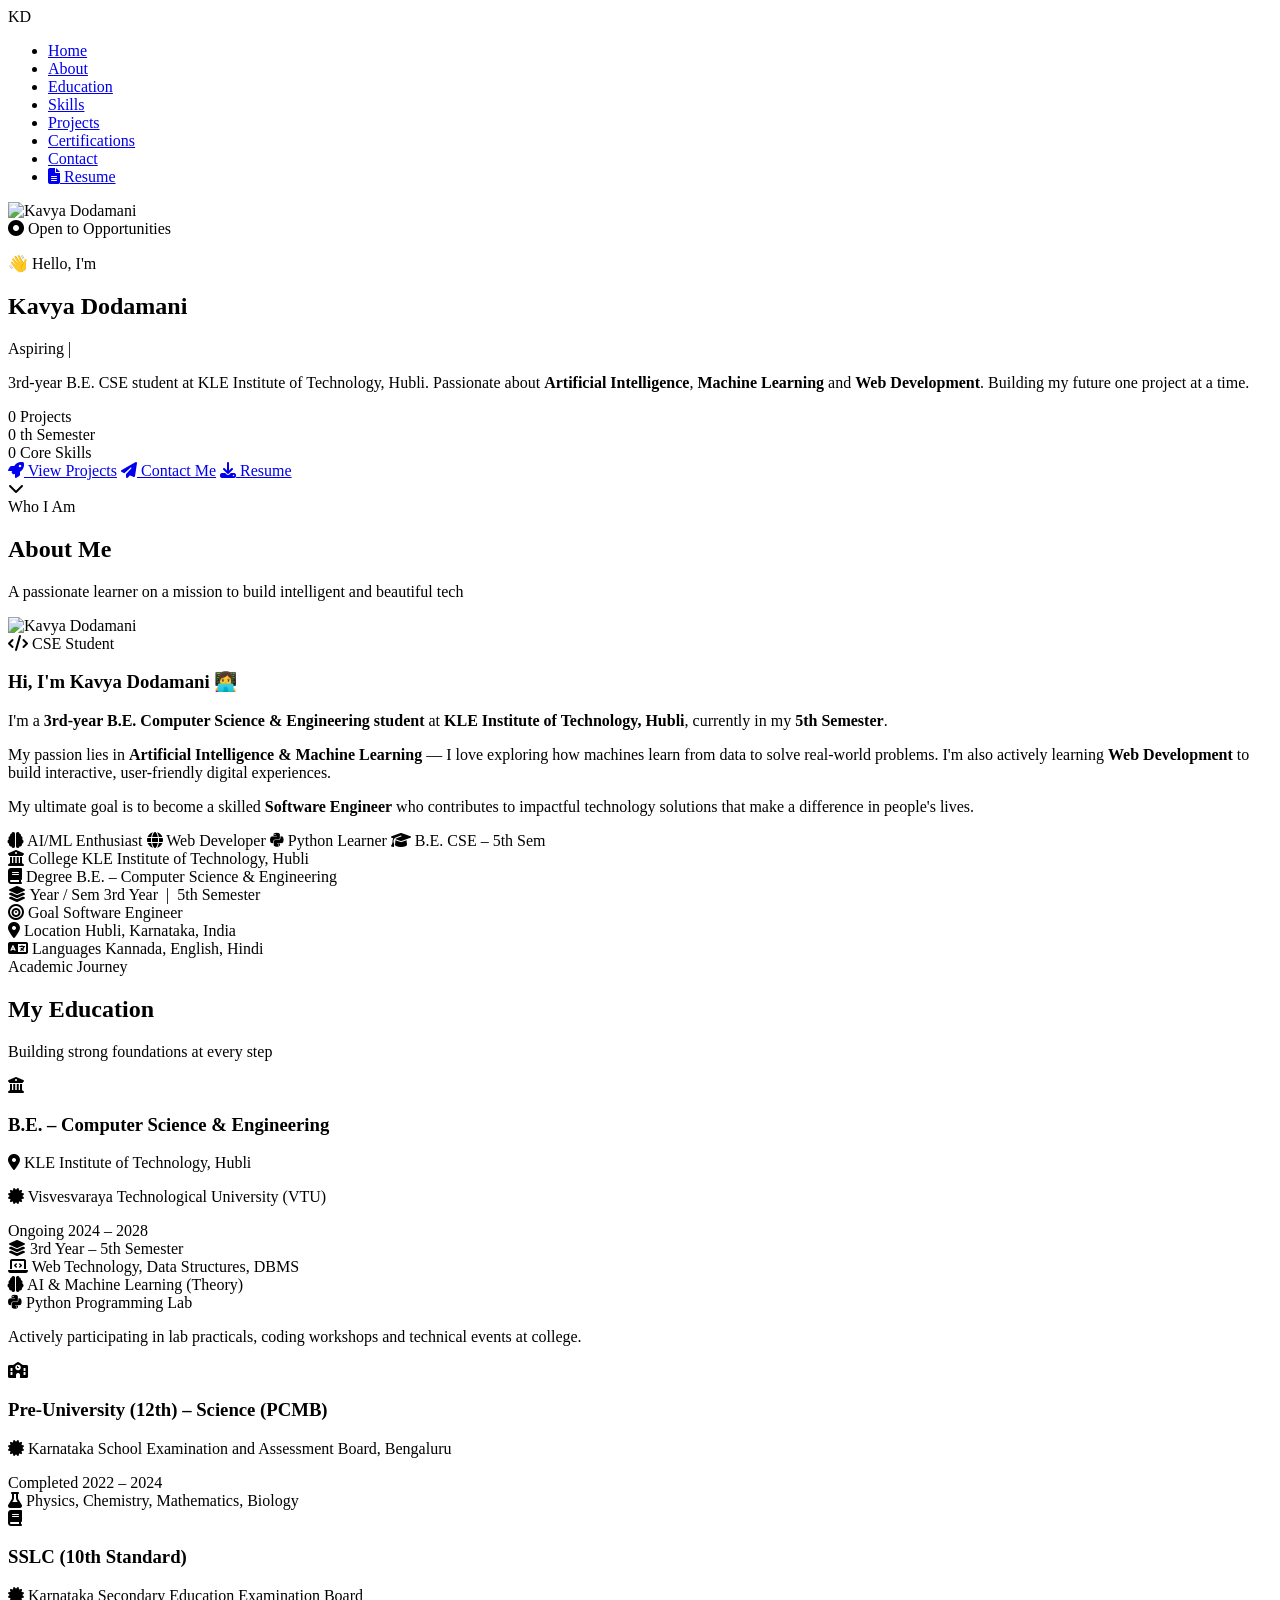
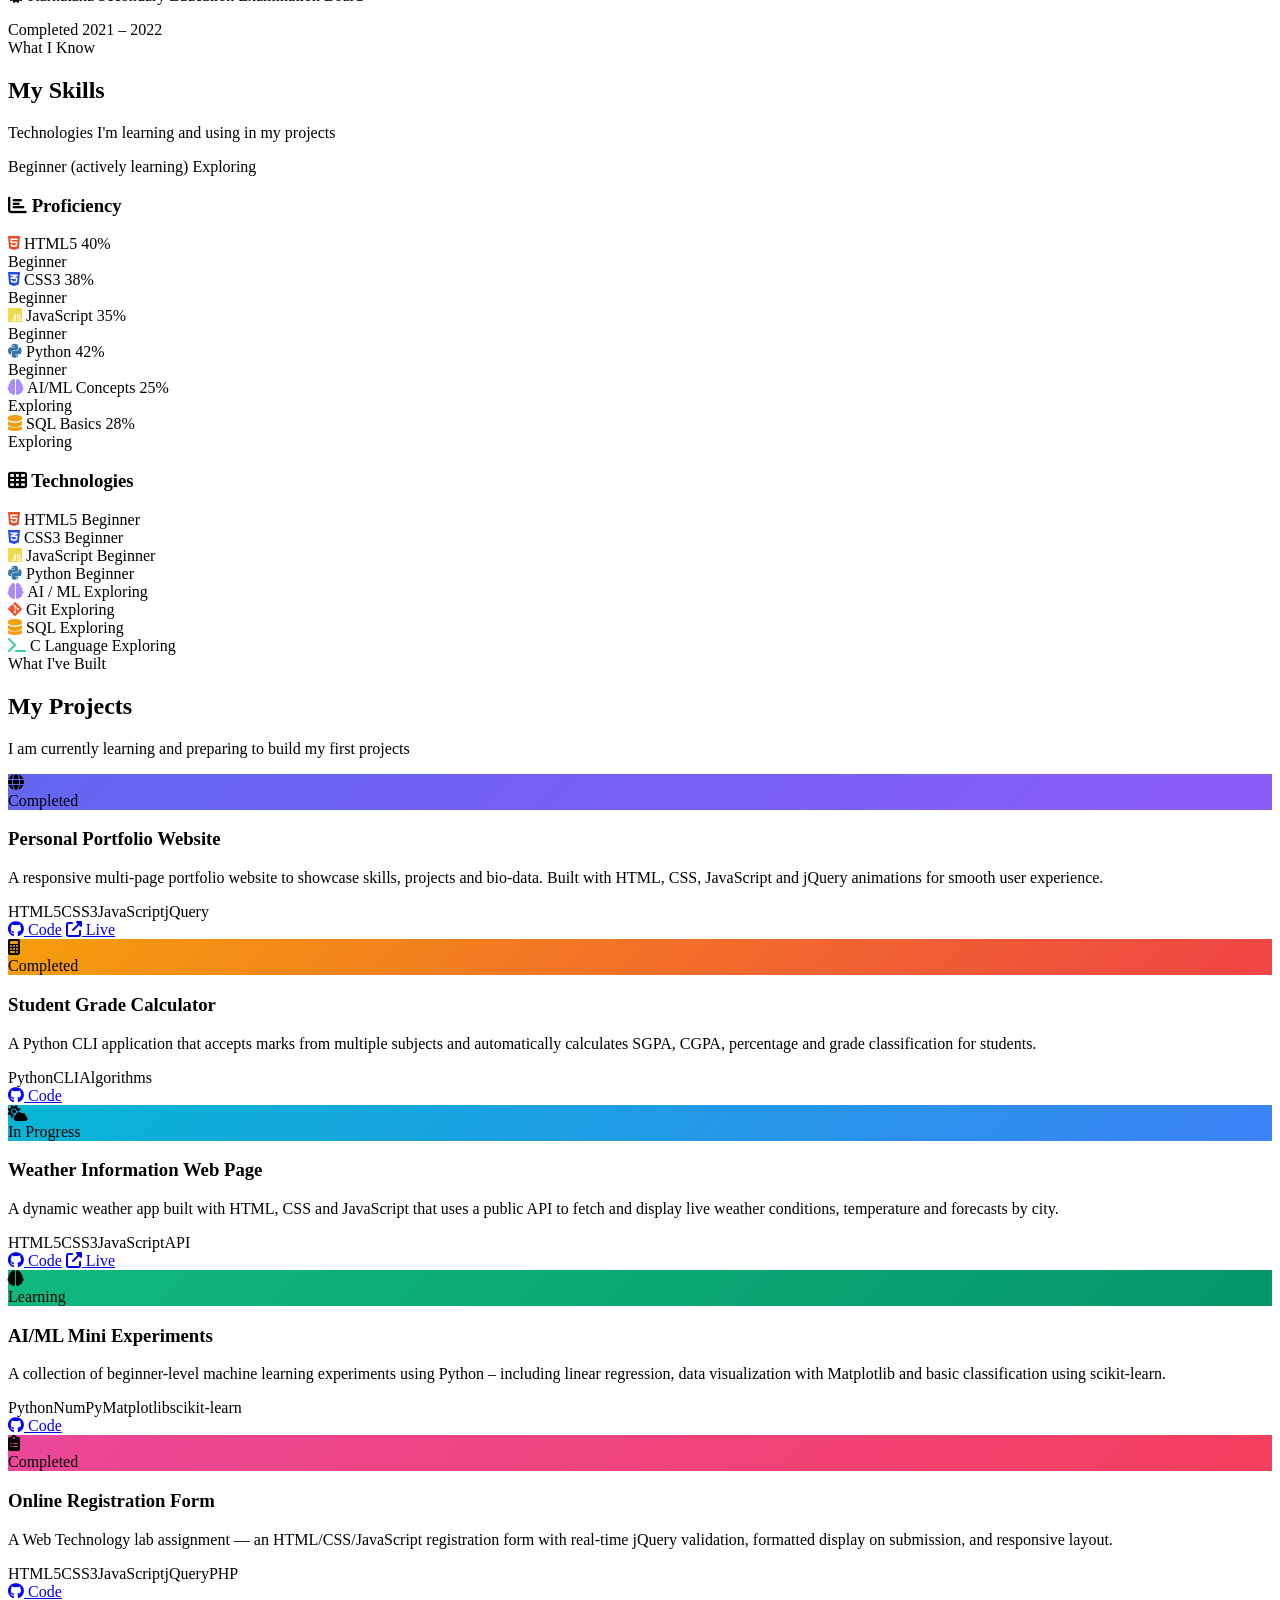
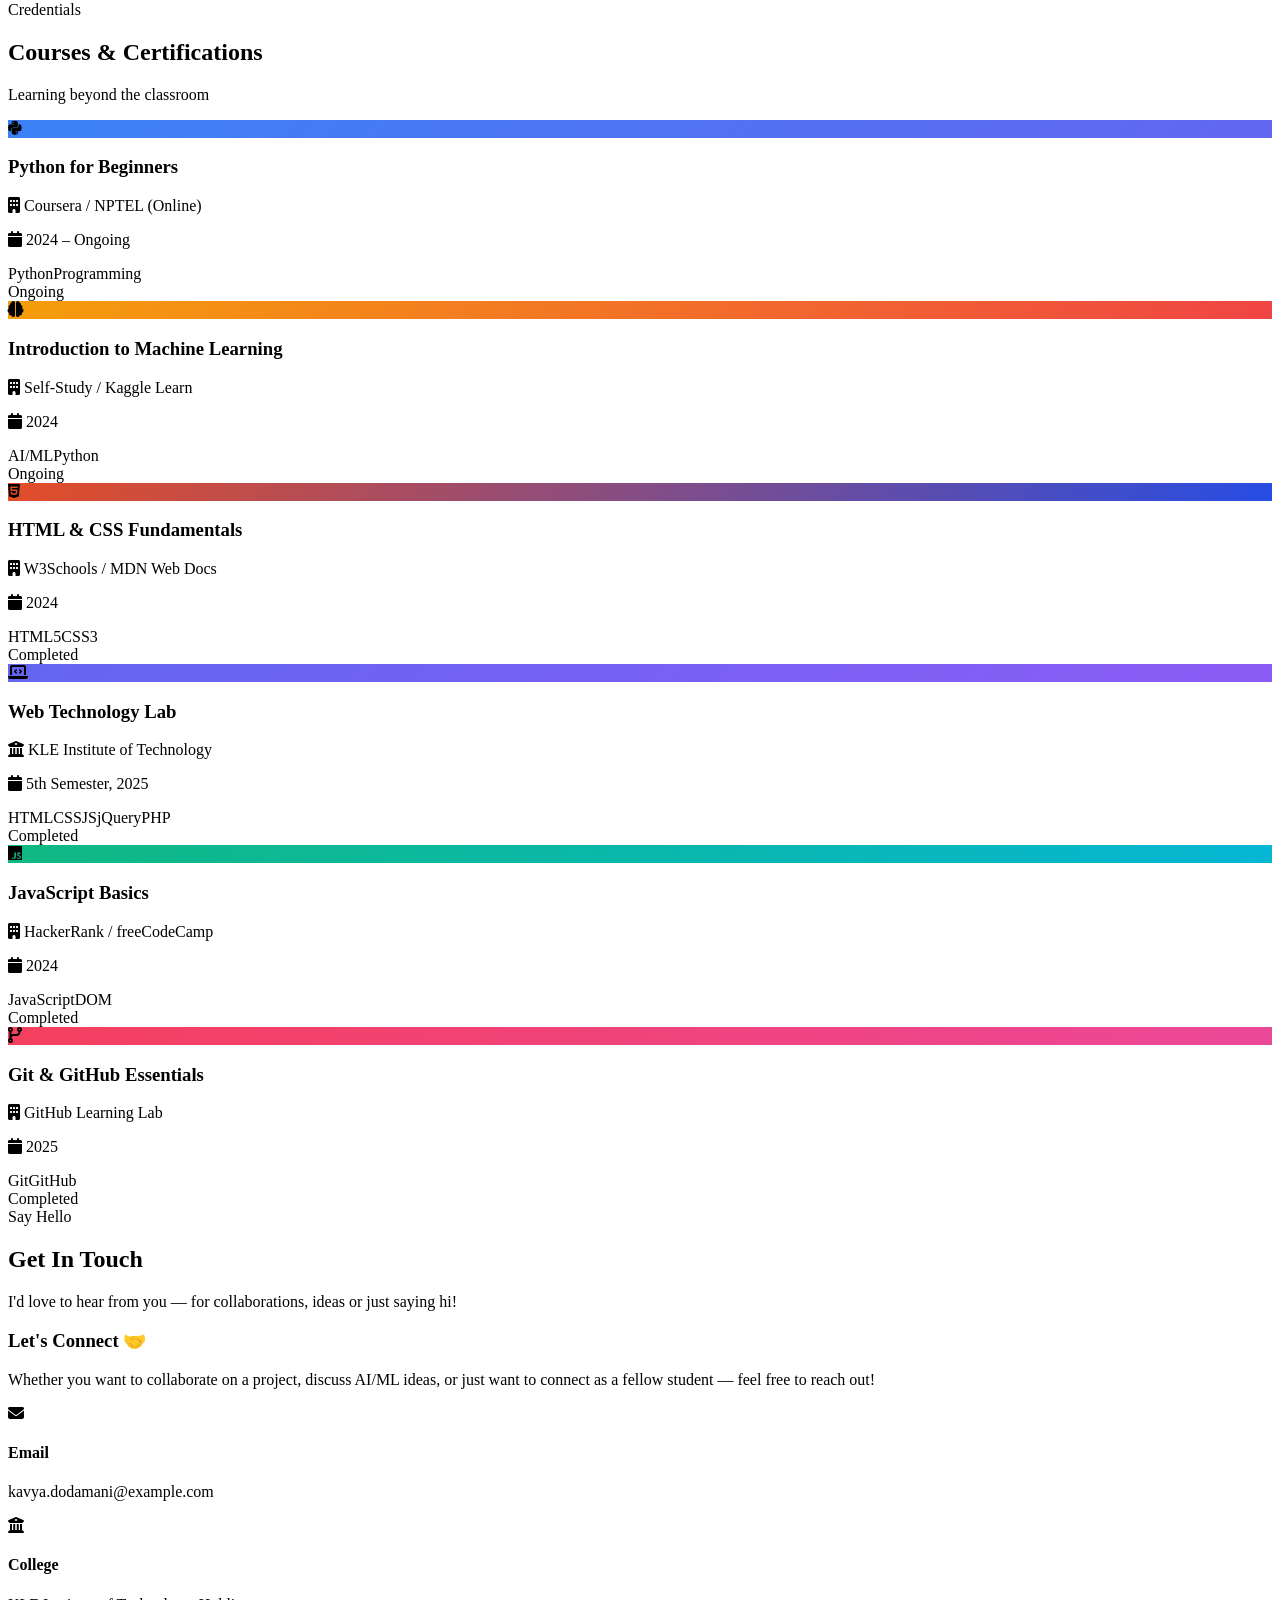
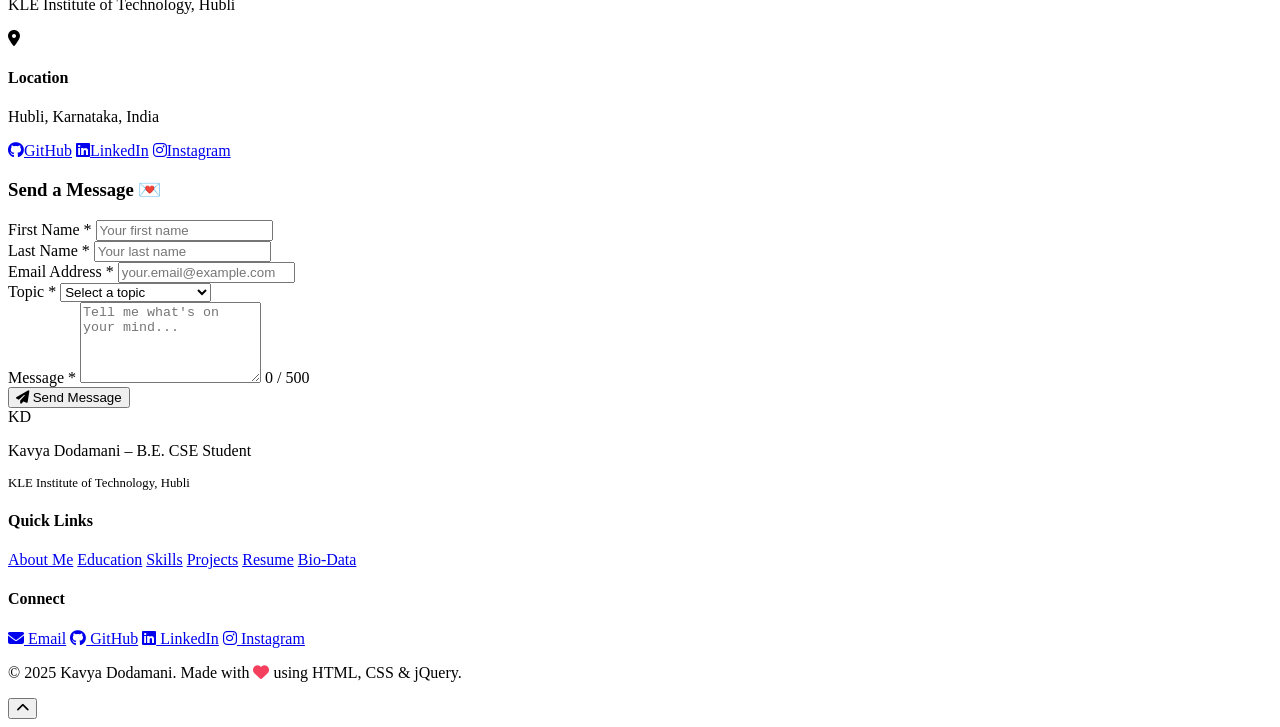
==== index.html @ a9c80772 "Add files via upload" ====
<!DOCTYPE html>
<html lang="en">
<head>
  <meta charset="UTF-8"/>
  <meta name="viewport" content="width=device-width, initial-scale=1.0"/>
  <meta name="description" content="Kavya Dodamani – B.E. CSE Student at KLE Institute of Technology, Hubli. Portfolio showcasing skills in Web Development and AI/ML."/>
  <title>Kavya Dodamani | Portfolio</title>
  <link rel="stylesheet" href="css/style.css"/>
  <link href="https://fonts.googleapis.com/css2?family=Inter:wght@300;400;500;600;700;800;900&family=Playfair+Display:wght@700;800&family=Fira+Code:wght@400;500&display=swap" rel="stylesheet"/>
  <link rel="stylesheet" href="https://cdnjs.cloudflare.com/ajax/libs/font-awesome/6.5.0/css/all.min.css"/>
</head>
<body class="page-home">

  <!-- ===================== NAVBAR ===================== -->
  <nav class="navbar" id="navbar">
    <div class="nav-logo">KD</div>
    <ul class="nav-links" id="navLinks">
      <li><a href="#home" class="nav-anchor active">Home</a></li>
      <li><a href="#about" class="nav-anchor">About</a></li>
      <li><a href="#education" class="nav-anchor">Education</a></li>
      <li><a href="#skills" class="nav-anchor">Skills</a></li>
      <li><a href="#projects" class="nav-anchor">Projects</a></li>
      <li><a href="#certifications" class="nav-anchor">Certifications</a></li>
      <li><a href="#contact" class="nav-anchor">Contact</a></li>
      <li><a href="resume.html" class="nav-ext"><i class="fas fa-file-alt"></i> Resume</a></li>
    </ul>
    <div class="hamburger" id="hamburger"><span></span><span></span><span></span></div>
  </nav>

  <!-- ===================== HERO / HOME ===================== -->
  <section class="hero" id="home">
    <div class="hero-bg-shapes">
      <div class="shape shape-1"></div>
      <div class="shape shape-2"></div>
      <div class="shape shape-3"></div>
      <div class="hero-grid"></div>
    </div>
    <div class="hero-content">
      <div class="hero-avatar-wrap">
        <div class="hero-avatar">
          <img src="img/kavya.jpg" alt="Kavya Dodamani" class="profile-photo"/>
        </div>
        <div class="hero-badge"><i class="fas fa-circle-dot pulse-dot"></i> Open to Opportunities</div>
      </div>
      <div class="hero-text">
        <p class="hero-greeting">👋 Hello, I'm</p>
        <h1 class="hero-name">Kavya <span class="accent">Dodamani</span></h1>
        <div class="hero-roles">
          <span class="role-prefix">Aspiring </span><span id="typed-text"></span><span class="cursor">|</span>
        </div>
        <p class="hero-desc">
          3rd-year B.E. CSE student at <span class="accent">KLE Institute of Technology, Hubli</span>. Passionate about <strong>Artificial Intelligence</strong>, <strong>Machine Learning</strong> and <strong>Web Development</strong>. Building my future one project at a time.
        </p>
        <div class="hero-stats">
          <div class="stat">
            <span class="stat-num" data-target="0">0</span>
            <span class="stat-label">Projects</span>
          </div>
          <div class="stat-divider"></div>
          <div class="stat">
            <span class="stat-num" data-target="5">0</span>
            <span class="stat-label">th Semester</span>
          </div>
          <div class="stat-divider"></div>
          <div class="stat">
            <span class="stat-num" data-target="4">0</span>
            <span class="stat-label">Core Skills</span>
          </div>
        </div>
        <div class="hero-cta">
          <a href="#projects" class="btn btn-primary nav-anchor"><i class="fas fa-rocket"></i> View Projects</a>
          <a href="#contact" class="btn btn-outline nav-anchor"><i class="fas fa-paper-plane"></i> Contact Me</a>
          <a href="resume.html" class="btn btn-ghost"><i class="fas fa-download"></i> Resume</a>
        </div>
      </div>
    </div>
    <div class="scroll-hint"><i class="fas fa-chevron-down"></i></div>
  </section>

  <!-- ===================== ABOUT ME ===================== -->
  <section class="about-section section" id="about">
    <div class="container">
      <div class="section-header">
        <span class="section-tag">Who I Am</span>
        <h2 class="section-title">About <span class="accent">Me</span></h2>
        <p class="section-sub">A passionate learner on a mission to build intelligent and beautiful tech</p>
      </div>
      <div class="about-layout">
        <div class="about-left fade-in">
          <div class="about-img-wrap">
            <img src="img/avatar.svg" alt="Kavya Dodamani"/>
            <div class="about-img-badge">
              <i class="fas fa-code"></i>
              <span>CSE Student</span>
            </div>
          </div>
        </div>
        <div class="about-right fade-in">
          <h3 class="about-heading">Hi, I'm Kavya Dodamani 👩‍💻</h3>
          <p class="about-para">I'm a <strong>3rd-year B.E. Computer Science & Engineering student</strong> at <strong>KLE Institute of Technology, Hubli</strong>, currently in my <strong>5th Semester</strong>.</p>
          <p class="about-para">My passion lies in <strong>Artificial Intelligence & Machine Learning</strong> — I love exploring how machines learn from data to solve real-world problems. I'm also actively learning <strong>Web Development</strong> to build interactive, user-friendly digital experiences.</p>
          <p class="about-para">My ultimate goal is to become a skilled <strong>Software Engineer</strong> who contributes to impactful technology solutions that make a difference in people's lives.</p>

          <div class="about-tags">
            <span><i class="fas fa-brain"></i> AI/ML Enthusiast</span>
            <span><i class="fas fa-globe"></i> Web Developer</span>
            <span><i class="fab fa-python"></i> Python Learner</span>
            <span><i class="fas fa-graduation-cap"></i> B.E. CSE – 5th Sem</span>
          </div>

          <div class="about-info-grid">
            <div class="about-info-item">
              <span class="info-label"><i class="fas fa-university"></i> College</span>
              <span class="info-val">KLE Institute of Technology, Hubli</span>
            </div>
            <div class="about-info-item">
              <span class="info-label"><i class="fas fa-book"></i> Degree</span>
              <span class="info-val">B.E. – Computer Science & Engineering</span>
            </div>
            <div class="about-info-item">
              <span class="info-label"><i class="fas fa-layer-group"></i> Year / Sem</span>
              <span class="info-val">3rd Year &nbsp;|&nbsp; 5th Semester</span>
            </div>
            <div class="about-info-item">
              <span class="info-label"><i class="fas fa-bullseye"></i> Goal</span>
              <span class="info-val">Software Engineer</span>
            </div>
            <div class="about-info-item">
              <span class="info-label"><i class="fas fa-map-marker-alt"></i> Location</span>
              <span class="info-val">Hubli, Karnataka, India</span>
            </div>
            <div class="about-info-item">
              <span class="info-label"><i class="fas fa-language"></i> Languages</span>
              <span class="info-val">Kannada, English, Hindi</span>
            </div>
          </div>
        </div>
      </div>
    </div>
  </section>

  <!-- ===================== EDUCATION ===================== -->
  <section class="education-section section" id="education">
    <div class="container">
      <div class="section-header">
        <span class="section-tag">Academic Journey</span>
        <h2 class="section-title">My <span class="accent">Education</span></h2>
        <p class="section-sub">Building strong foundations at every step</p>
      </div>
      <div class="edu-timeline">

        <div class="edu-card fade-in current">
          <div class="edu-card-icon"><i class="fas fa-university"></i></div>
          <div class="edu-card-body">
            <div class="edu-card-header">
              <div>
                <h3>B.E. – Computer Science & Engineering</h3>
                <p class="edu-college"><i class="fas fa-map-marker-alt"></i> KLE Institute of Technology, Hubli</p>
                <p class="edu-board"><i class="fas fa-certificate"></i> Visvesvaraya Technological University (VTU)</p>
              </div>
              <div class="edu-meta">
                <span class="edu-badge current-badge">Ongoing</span>
                <span class="edu-year">2024 – 2028</span>
              </div>
            </div>
            <div class="edu-details">
              <div class="edu-detail-chip"><i class="fas fa-layer-group"></i> 3rd Year – 5th Semester</div>
              <div class="edu-detail-chip"><i class="fas fa-laptop-code"></i> Web Technology, Data Structures, DBMS</div>
              <div class="edu-detail-chip"><i class="fas fa-brain"></i> AI & Machine Learning (Theory)</div>
              <div class="edu-detail-chip"><i class="fab fa-python"></i> Python Programming Lab</div>
            </div>
            <p class="edu-note">Actively participating in lab practicals, coding workshops and technical events at college.</p>
          </div>
        </div>

        <div class="edu-card fade-in">
          <div class="edu-card-icon"><i class="fas fa-school"></i></div>
          <div class="edu-card-body">
            <div class="edu-card-header">
              <div>
                <h3>Pre-University (12th) – Science (PCMB)</h3>
                <p class="edu-board"><i class="fas fa-certificate"></i> Karnataka School Examination and Assessment Board, Bengaluru</p>
              </div>
              <div class="edu-meta">
                <span class="edu-badge done-badge">Completed</span>
                <span class="edu-year">2022 – 2024</span>
              </div>
            </div>
            <div class="edu-details">
              <div class="edu-detail-chip"><i class="fas fa-flask"></i> Physics, Chemistry, Mathematics, Biology</div>
            </div>
          </div>
        </div>

        <div class="edu-card fade-in">
          <div class="edu-card-icon"><i class="fas fa-book"></i></div>
          <div class="edu-card-body">
            <div class="edu-card-header">
              <div>
                <h3>SSLC (10th Standard)</h3>
                <p class="edu-board"><i class="fas fa-certificate"></i> Karnataka Secondary Education Examination Board</p>
              </div>
              <div class="edu-meta">
                <span class="edu-badge done-badge">Completed</span>
                <span class="edu-year">2021 – 2022</span>
              </div>
            </div>
          </div>
        </div>

      </div>
    </div>
  </section>

  <!-- ===================== SKILLS ===================== -->
  <section class="skills-section section" id="skills">
    <div class="container">
      <div class="section-header">
        <span class="section-tag">What I Know</span>
        <h2 class="section-title">My <span class="accent">Skills</span></h2>
        <p class="section-sub">Technologies I'm learning and using in my projects</p>
      </div>

      <!-- Skill Level Legend -->
      <div class="skill-legend">
        <span class="legend-item"><span class="dot beginner"></span> Beginner (actively learning)</span>
        <span class="legend-item"><span class="dot learning"></span> Exploring</span>
      </div>

      <div class="skills-two-col">
        <!-- Skill bars (left) -->
        <div class="skill-bars-wrap fade-in">
          <h3 class="skills-sub-title"><i class="fas fa-chart-bar"></i> Proficiency</h3>
          <div class="skill-bars">
            <div class="skill-bar-item">
              <div class="skill-bar-label">
                <span><i class="fab fa-html5" style="color:#e44d26"></i> HTML5</span>
                <span class="skill-percent">40%</span>
              </div>
              <div class="skill-bar-track"><div class="skill-bar-fill" data-width="40" style="--bar-color:#e44d26"></div></div>
              <span class="skill-tag-mini beginner">Beginner</span>
            </div>
            <div class="skill-bar-item">
              <div class="skill-bar-label">
                <span><i class="fab fa-css3-alt" style="color:#264de4"></i> CSS3</span>
                <span class="skill-percent">38%</span>
              </div>
              <div class="skill-bar-track"><div class="skill-bar-fill" data-width="38" style="--bar-color:#264de4"></div></div>
              <span class="skill-tag-mini beginner">Beginner</span>
            </div>
            <div class="skill-bar-item">
              <div class="skill-bar-label">
                <span><i class="fab fa-js" style="color:#f0db4f"></i> JavaScript</span>
                <span class="skill-percent">35%</span>
              </div>
              <div class="skill-bar-track"><div class="skill-bar-fill" data-width="35" style="--bar-color:#f0db4f"></div></div>
              <span class="skill-tag-mini beginner">Beginner</span>
            </div>
            <div class="skill-bar-item">
              <div class="skill-bar-label">
                <span><i class="fab fa-python" style="color:#3776ab"></i> Python</span>
                <span class="skill-percent">42%</span>
              </div>
              <div class="skill-bar-track"><div class="skill-bar-fill" data-width="42" style="--bar-color:#3776ab"></div></div>
              <span class="skill-tag-mini beginner">Beginner</span>
            </div>
            <div class="skill-bar-item">
              <div class="skill-bar-label">
                <span><i class="fas fa-brain" style="color:#a78bfa"></i> AI/ML Concepts</span>
                <span class="skill-percent">25%</span>
              </div>
              <div class="skill-bar-track"><div class="skill-bar-fill" data-width="25" style="--bar-color:#a78bfa"></div></div>
              <span class="skill-tag-mini learning">Exploring</span>
            </div>
            <div class="skill-bar-item">
              <div class="skill-bar-label">
                <span><i class="fas fa-database" style="color:#f59e0b"></i> SQL Basics</span>
                <span class="skill-percent">28%</span>
              </div>
              <div class="skill-bar-track"><div class="skill-bar-fill" data-width="28" style="--bar-color:#f59e0b"></div></div>
              <span class="skill-tag-mini learning">Exploring</span>
            </div>
          </div>
        </div>

        <!-- Skill cards (right) -->
        <div class="skill-cards-wrap fade-in">
          <h3 class="skills-sub-title"><i class="fas fa-th"></i> Technologies</h3>
          <div class="skills-grid">
            <div class="skill-card" data-delay="0">
              <i class="fab fa-html5 skill-icon" style="color:#e44d26"></i>
              <span class="skill-name">HTML5</span>
              <span class="skill-level-badge beginner">Beginner</span>
            </div>
            <div class="skill-card" data-delay="100">
              <i class="fab fa-css3-alt skill-icon" style="color:#264de4"></i>
              <span class="skill-name">CSS3</span>
              <span class="skill-level-badge beginner">Beginner</span>
            </div>
            <div class="skill-card" data-delay="200">
              <i class="fab fa-js skill-icon" style="color:#f0db4f"></i>
              <span class="skill-name">JavaScript</span>
              <span class="skill-level-badge beginner">Beginner</span>
            </div>
            <div class="skill-card" data-delay="300">
              <i class="fab fa-python skill-icon" style="color:#3776ab"></i>
              <span class="skill-name">Python</span>
              <span class="skill-level-badge beginner">Beginner</span>
            </div>
            <div class="skill-card" data-delay="400">
              <i class="fas fa-brain skill-icon" style="color:#a78bfa"></i>
              <span class="skill-name">AI / ML</span>
              <span class="skill-level-badge learning">Exploring</span>
            </div>
            <div class="skill-card" data-delay="500">
              <i class="fab fa-git-alt skill-icon" style="color:#f34f29"></i>
              <span class="skill-name">Git</span>
              <span class="skill-level-badge learning">Exploring</span>
            </div>
            <div class="skill-card" data-delay="600">
              <i class="fas fa-database skill-icon" style="color:#f59e0b"></i>
              <span class="skill-name">SQL</span>
              <span class="skill-level-badge learning">Exploring</span>
            </div>
            <div class="skill-card" data-delay="700">
              <i class="fas fa-terminal skill-icon" style="color:#34d399"></i>
              <span class="skill-name">C Language</span>
              <span class="skill-level-badge learning">Exploring</span>
            </div>
          </div>
        </div>
      </div>
    </div>
  </section>

  <!-- ===================== PROJECTS ===================== -->
  <section class="projects-section section" id="projects">
    <div class="container">
      <div class="section-header">
        <span class="section-tag">What I've Built</span>
        <h2 class="section-title">My <span class="accent">Projects</span></h2>
        <p class="section-sub">I am currently learning and preparing to build my first projects</p>
      </div>
      <div class="projects-grid">

        <div class="project-card fade-in">
          <div class="project-img" style="background:linear-gradient(135deg,#6366f1,#8b5cf6)">
            <i class="fas fa-globe project-icon"></i>
            <div class="project-overlay">
              <span class="proj-status live">Completed</span>
            </div>
          </div>
          <div class="project-info">
            <h3>Personal Portfolio Website</h3>
            <p>A responsive multi-page portfolio website to showcase skills, projects and bio-data. Built with HTML, CSS, JavaScript and jQuery animations for smooth user experience.</p>
            <div class="project-tags">
              <span>HTML5</span><span>CSS3</span><span>JavaScript</span><span>jQuery</span>
            </div>
            <div class="project-links">
              <a href="#" class="proj-link"><i class="fab fa-github"></i> Code</a>
              <a href="#" class="proj-link accent-link"><i class="fas fa-external-link-alt"></i> Live</a>
            </div>
          </div>
        </div>

        <div class="project-card fade-in">
          <div class="project-img" style="background:linear-gradient(135deg,#f59e0b,#ef4444)">
            <i class="fas fa-calculator project-icon"></i>
            <div class="project-overlay">
              <span class="proj-status live">Completed</span>
            </div>
          </div>
          <div class="project-info">
            <h3>Student Grade Calculator</h3>
            <p>A Python CLI application that accepts marks from multiple subjects and automatically calculates SGPA, CGPA, percentage and grade classification for students.</p>
            <div class="project-tags">
              <span>Python</span><span>CLI</span><span>Algorithms</span>
            </div>
            <div class="project-links">
              <a href="#" class="proj-link"><i class="fab fa-github"></i> Code</a>
            </div>
          </div>
        </div>

        <div class="project-card fade-in">
          <div class="project-img" style="background:linear-gradient(135deg,#06b6d4,#3b82f6)">
            <i class="fas fa-cloud-sun project-icon"></i>
            <div class="project-overlay">
              <span class="proj-status wip">In Progress</span>
            </div>
          </div>
          <div class="project-info">
            <h3>Weather Information Web Page</h3>
            <p>A dynamic weather app built with HTML, CSS and JavaScript that uses a public API to fetch and display live weather conditions, temperature and forecasts by city.</p>
            <div class="project-tags">
              <span>HTML5</span><span>CSS3</span><span>JavaScript</span><span>API</span>
            </div>
            <div class="project-links">
              <a href="#" class="proj-link"><i class="fab fa-github"></i> Code</a>
              <a href="#" class="proj-link accent-link"><i class="fas fa-external-link-alt"></i> Live</a>
            </div>
          </div>
        </div>

        <div class="project-card fade-in">
          <div class="project-img" style="background:linear-gradient(135deg,#10b981,#059669)">
            <i class="fas fa-brain project-icon"></i>
            <div class="project-overlay">
              <span class="proj-status wip">Learning</span>
            </div>
          </div>
          <div class="project-info">
            <h3>AI/ML Mini Experiments</h3>
            <p>A collection of beginner-level machine learning experiments using Python – including linear regression, data visualization with Matplotlib and basic classification using scikit-learn.</p>
            <div class="project-tags">
              <span>Python</span><span>NumPy</span><span>Matplotlib</span><span>scikit-learn</span>
            </div>
            <div class="project-links">
              <a href="#" class="proj-link"><i class="fab fa-github"></i> Code</a>
            </div>
          </div>
        </div>

        <div class="project-card fade-in">
          <div class="project-img" style="background:linear-gradient(135deg,#ec4899,#f43f5e)">
            <i class="fas fa-clipboard-list project-icon"></i>
            <div class="project-overlay">
              <span class="proj-status live">Completed</span>
            </div>
          </div>
          <div class="project-info">
            <h3>Online Registration Form</h3>
            <p>A Web Technology lab assignment — an HTML/CSS/JavaScript registration form with real-time jQuery validation, formatted display on submission, and responsive layout.</p>
            <div class="project-tags">
              <span>HTML5</span><span>CSS3</span><span>JavaScript</span><span>jQuery</span><span>PHP</span>
            </div>
            <div class="project-links">
              <a href="#" class="proj-link"><i class="fab fa-github"></i> Code</a>
            </div>
          </div>
        </div>

      </div>
    </div>
  </section>

  <!-- ===================== CERTIFICATIONS ===================== -->
  <section class="certs-section section" id="certifications">
    <div class="container">
      <div class="section-header">
        <span class="section-tag">Credentials</span>
        <h2 class="section-title">Courses &amp; <span class="accent">Certifications</span></h2>
        <p class="section-sub">Learning beyond the classroom</p>
      </div>
      <div class="certs-grid">

        <div class="cert-card-new fade-in">
          <div class="cert-icon-wrap" style="background:linear-gradient(135deg,#3b82f6,#6366f1)">
            <i class="fab fa-python"></i>
          </div>
          <div class="cert-info">
            <h3>Python for Beginners</h3>
            <p class="cert-issuer"><i class="fas fa-building"></i> Coursera / NPTEL (Online)</p>
            <p class="cert-date"><i class="fas fa-calendar"></i> 2024 – Ongoing</p>
            <div class="cert-tags"><span>Python</span><span>Programming</span></div>
          </div>
          <div class="cert-status ongoing">Ongoing</div>
        </div>

        <div class="cert-card-new fade-in">
          <div class="cert-icon-wrap" style="background:linear-gradient(135deg,#f59e0b,#ef4444)">
            <i class="fas fa-brain"></i>
          </div>
          <div class="cert-info">
            <h3>Introduction to Machine Learning</h3>
            <p class="cert-issuer"><i class="fas fa-building"></i> Self-Study / Kaggle Learn</p>
            <p class="cert-date"><i class="fas fa-calendar"></i> 2024</p>
            <div class="cert-tags"><span>AI/ML</span><span>Python</span></div>
          </div>
          <div class="cert-status ongoing">Ongoing</div>
        </div>

        <div class="cert-card-new fade-in">
          <div class="cert-icon-wrap" style="background:linear-gradient(135deg,#e44d26,#264de4)">
            <i class="fab fa-html5"></i>
          </div>
          <div class="cert-info">
            <h3>HTML &amp; CSS Fundamentals</h3>
            <p class="cert-issuer"><i class="fas fa-building"></i> W3Schools / MDN Web Docs</p>
            <p class="cert-date"><i class="fas fa-calendar"></i> 2024</p>
            <div class="cert-tags"><span>HTML5</span><span>CSS3</span></div>
          </div>
          <div class="cert-status done">Completed</div>
        </div>

        <div class="cert-card-new fade-in">
          <div class="cert-icon-wrap" style="background:linear-gradient(135deg,#6366f1,#8b5cf6)">
            <i class="fas fa-laptop-code"></i>
          </div>
          <div class="cert-info">
            <h3>Web Technology Lab</h3>
            <p class="cert-issuer"><i class="fas fa-university"></i> KLE Institute of Technology</p>
            <p class="cert-date"><i class="fas fa-calendar"></i> 5th Semester, 2025</p>
            <div class="cert-tags"><span>HTML</span><span>CSS</span><span>JS</span><span>jQuery</span><span>PHP</span></div>
          </div>
          <div class="cert-status done">Completed</div>
        </div>

        <div class="cert-card-new fade-in">
          <div class="cert-icon-wrap" style="background:linear-gradient(135deg,#10b981,#06b6d4)">
            <i class="fab fa-js"></i>
          </div>
          <div class="cert-info">
            <h3>JavaScript Basics</h3>
            <p class="cert-issuer"><i class="fas fa-building"></i> HackerRank / freeCodeCamp</p>
            <p class="cert-date"><i class="fas fa-calendar"></i> 2024</p>
            <div class="cert-tags"><span>JavaScript</span><span>DOM</span></div>
          </div>
          <div class="cert-status done">Completed</div>
        </div>

        <div class="cert-card-new fade-in">
          <div class="cert-icon-wrap" style="background:linear-gradient(135deg,#f43f5e,#ec4899)">
            <i class="fas fa-code-branch"></i>
          </div>
          <div class="cert-info">
            <h3>Git &amp; GitHub Essentials</h3>
            <p class="cert-issuer"><i class="fas fa-building"></i> GitHub Learning Lab</p>
            <p class="cert-date"><i class="fas fa-calendar"></i> 2025</p>
            <div class="cert-tags"><span>Git</span><span>GitHub</span></div>
          </div>
          <div class="cert-status done">Completed</div>
        </div>

      </div>
    </div>
  </section>

  <!-- ===================== CONTACT ===================== -->
  <section class="contact-section section" id="contact">
    <div class="container">
      <div class="section-header">
        <span class="section-tag">Say Hello</span>
        <h2 class="section-title">Get In <span class="accent">Touch</span></h2>
        <p class="section-sub">I'd love to hear from you — for collaborations, ideas or just saying hi!</p>
      </div>
      <div class="contact-layout">

        <!-- Contact Info -->
        <div class="contact-info-col fade-in">
          <div class="contact-intro-card">
            <h3>Let's <span class="accent">Connect</span> 🤝</h3>
            <p>Whether you want to collaborate on a project, discuss AI/ML ideas, or just want to connect as a fellow student — feel free to reach out!</p>
          </div>
          <div class="contact-details-list">
            <div class="contact-detail-item">
              <div class="contact-icon-box"><i class="fas fa-envelope"></i></div>
              <div>
                <h4>Email</h4>
                <p>kavya.dodamani@example.com</p>
              </div>
            </div>
            <div class="contact-detail-item">
              <div class="contact-icon-box"><i class="fas fa-university"></i></div>
              <div>
                <h4>College</h4>
                <p>KLE Institute of Technology, Hubli</p>
              </div>
            </div>
            <div class="contact-detail-item">
              <div class="contact-icon-box"><i class="fas fa-map-marker-alt"></i></div>
              <div>
                <h4>Location</h4>
                <p>Hubli, Karnataka, India</p>
              </div>
            </div>
          </div>
          <div class="contact-social-row">
            <a href="#" class="social-pill" aria-label="GitHub"><i class="fab fa-github"></i><span>GitHub</span></a>
            <a href="#" class="social-pill" aria-label="LinkedIn"><i class="fab fa-linkedin"></i><span>LinkedIn</span></a>
            <a href="#" class="social-pill" aria-label="Instagram"><i class="fab fa-instagram"></i><span>Instagram</span></a>
          </div>
        </div>

        <!-- Contact Form -->
        <div class="contact-form-col fade-in">
          <form id="contactForm" class="contact-form" novalidate>
            <h3>Send a Message 💌</h3>
            <div class="form-row">
              <div class="form-group">
                <label for="fname">First Name <span class="req">*</span></label>
                <input type="text" id="fname" name="fname" placeholder="Your first name" required/>
                <span class="error-msg" id="fname-error"></span>
              </div>
              <div class="form-group">
                <label for="lname">Last Name <span class="req">*</span></label>
                <input type="text" id="lname" name="lname" placeholder="Your last name" required/>
                <span class="error-msg" id="lname-error"></span>
              </div>
            </div>
            <div class="form-group">
              <label for="email">Email Address <span class="req">*</span></label>
              <input type="email" id="email" name="email" placeholder="your.email@example.com" required/>
              <span class="error-msg" id="email-error"></span>
            </div>
            <div class="form-group">
              <label for="subject">Topic <span class="req">*</span></label>
              <select id="subject" name="subject" required>
                <option value="">Select a topic</option>
                <option value="project">Project Collaboration</option>
                <option value="aiml">AI / ML Discussion</option>
                <option value="webdev">Web Development</option>
                <option value="study">Study / Peer Learning</option>
                <option value="other">Other</option>
              </select>
              <span class="error-msg" id="subject-error"></span>
            </div>
            <div class="form-group">
              <label for="message">Message <span class="req">*</span></label>
              <textarea id="message" name="message" rows="5" placeholder="Tell me what's on your mind..." required></textarea>
              <span class="error-msg" id="message-error"></span>
              <span class="char-count" id="charCount">0 / 500</span>
            </div>
            <button type="submit" class="btn btn-primary btn-full" id="submitBtn">
              <span id="btnText"><i class="fas fa-paper-plane"></i> Send Message</span>
              <span id="btnLoader" style="display:none"><i class="fas fa-spinner fa-spin"></i> Sending...</span>
            </button>
            <div class="form-success" id="formSuccess" style="display:none">
              <i class="fas fa-check-circle"></i>
              <h4>Message Sent! 🎉</h4>
              <p>Thanks for reaching out. I'll get back to you soon!</p>
            </div>
          </form>
        </div>
      </div>
    </div>
  </section>

  <!-- ===================== FOOTER ===================== -->
  <footer class="footer">
    <div class="footer-inner">
      <div class="footer-brand">
        <div class="footer-logo">KD</div>
        <p>Kavya Dodamani – B.E. CSE Student</p>
        <p style="font-size:0.8rem;color:var(--text-muted)">KLE Institute of Technology, Hubli</p>
      </div>
      <div class="footer-links">
        <h4>Quick Links</h4>
        <a href="#about" class="nav-anchor">About Me</a>
        <a href="#education" class="nav-anchor">Education</a>
        <a href="#skills" class="nav-anchor">Skills</a>
        <a href="#projects" class="nav-anchor">Projects</a>
        <a href="resume.html">Resume</a>
        <a href="biodata.html">Bio-Data</a>
      </div>
      <div class="footer-contact">
        <h4>Connect</h4>
        <a href="mailto:kavyadodamani210@gmail.com"><i class="fas fa-envelope"></i> Email</a>
        <a href="#"><i class="fab fa-github"></i> GitHub</a>
        <a href="#"><i class="fab fa-linkedin"></i> LinkedIn</a>
        <a href="#"><i class="fab fa-instagram"></i> Instagram</a>
      </div>
    </div>
    <div class="footer-bottom">
      <p>© 2025 Kavya Dodamani. Made with <i class="fas fa-heart" style="color:#f43f5e"></i> using HTML, CSS &amp; jQuery.</p>
    </div>
  </footer>

  <!-- Back to Top Button -->
  <button class="back-to-top" id="backToTop" aria-label="Back to top">
    <i class="fas fa-chevron-up"></i>
  </button>

  <script src="https://code.jquery.com/jquery-3.7.1.min.js"></script>
  <script src="js/main.js"></script>
</body>
</html>
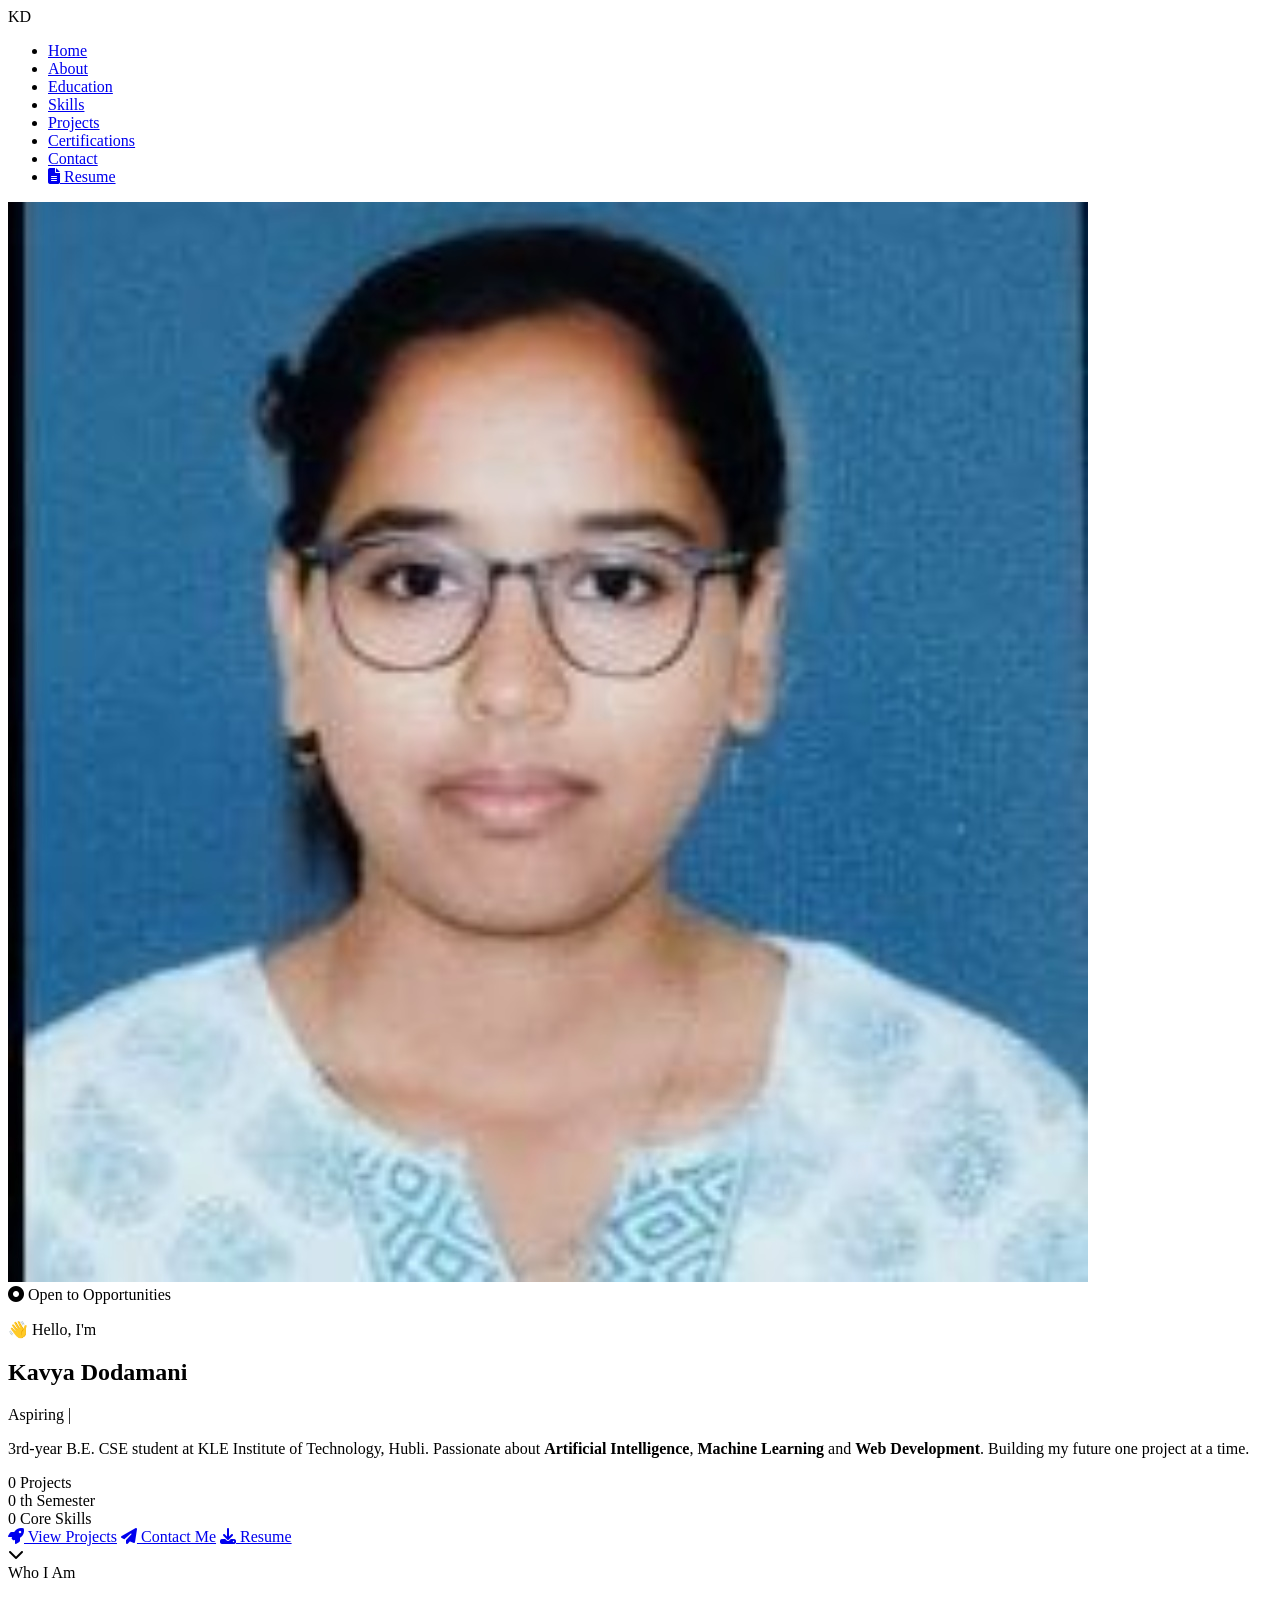
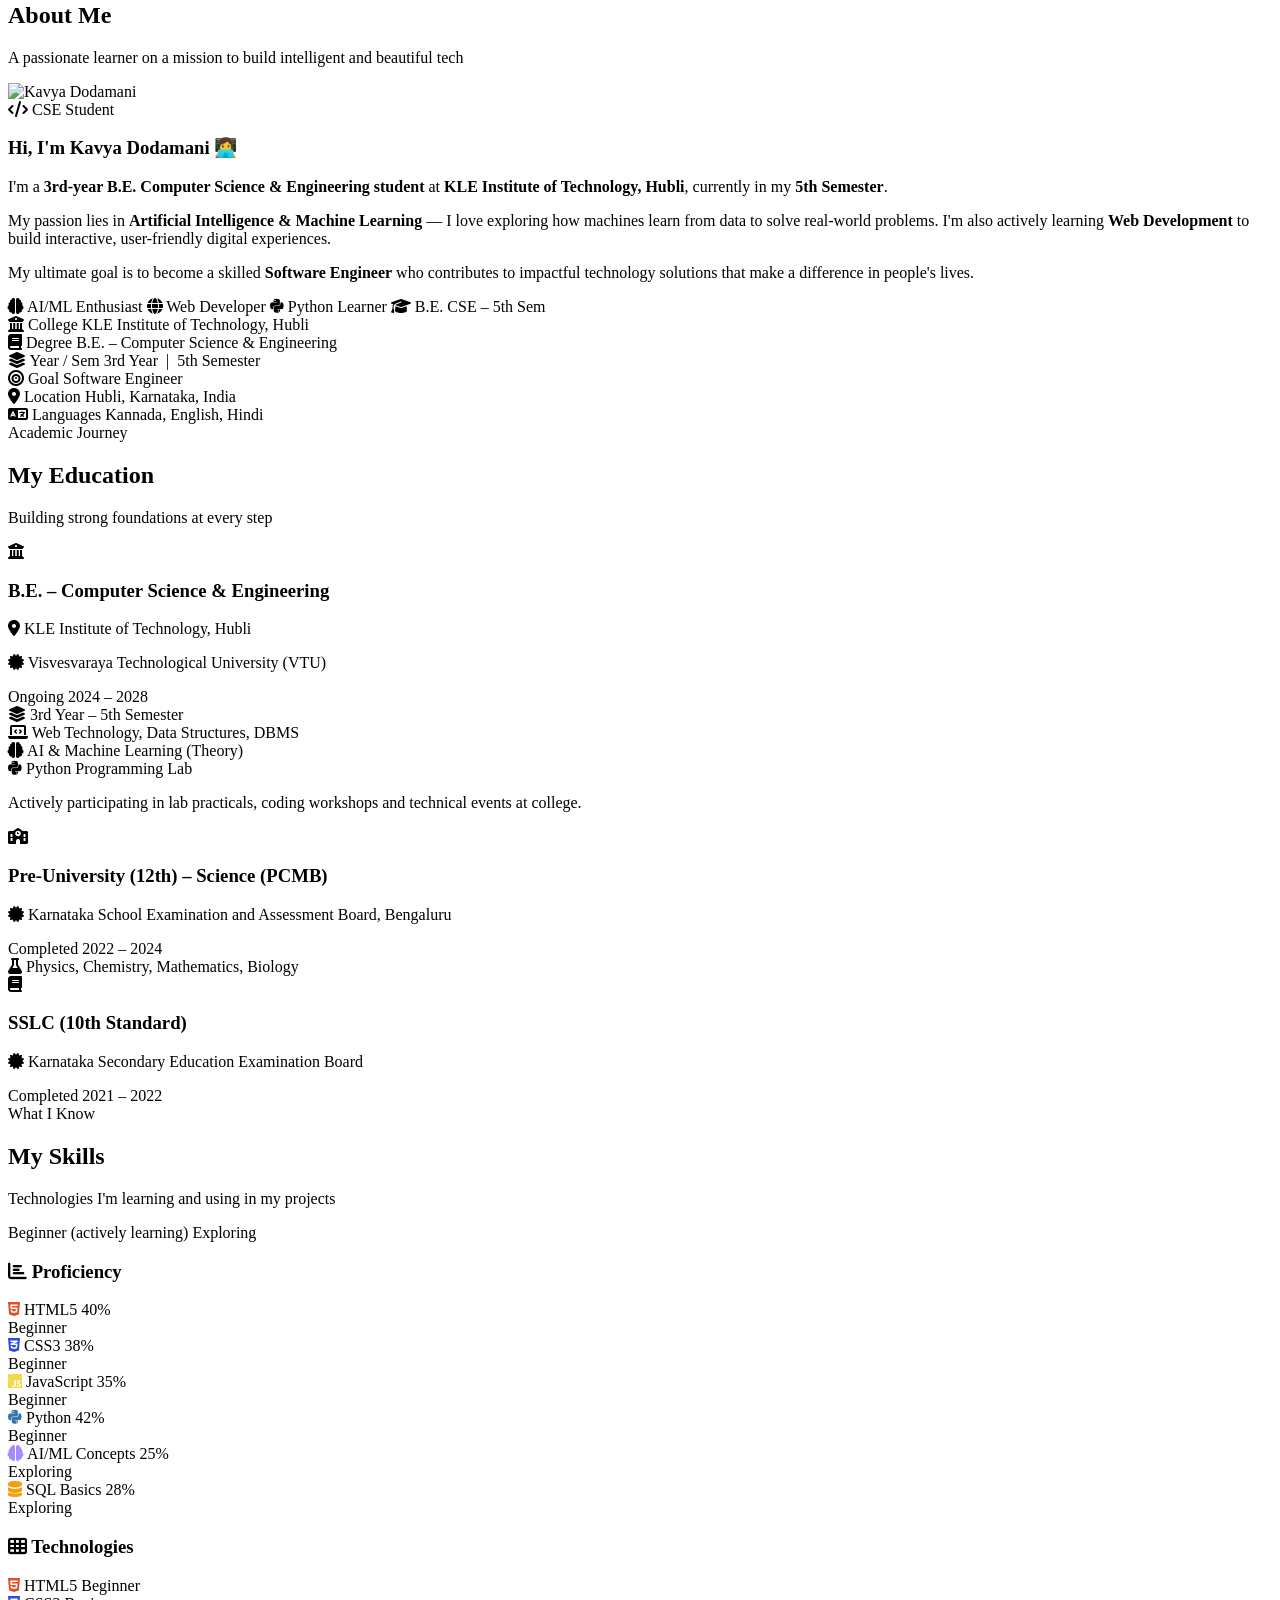
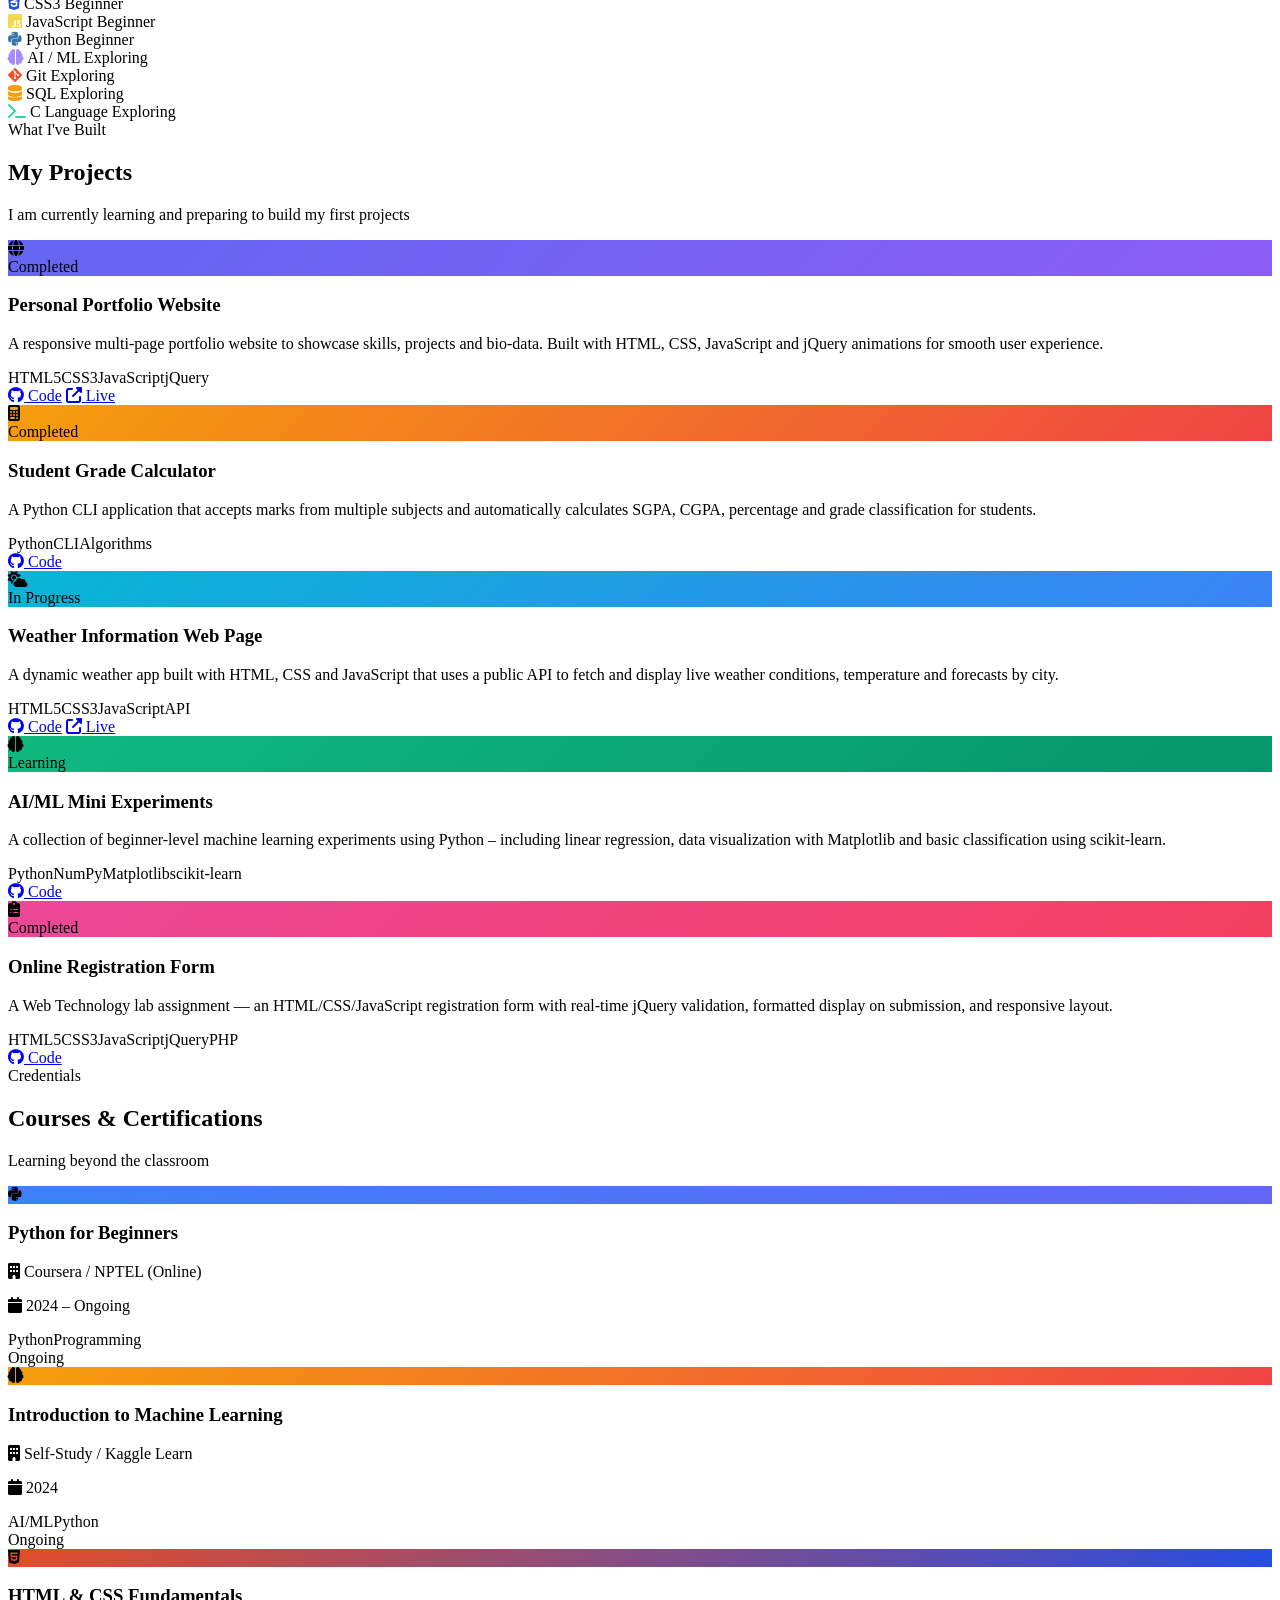
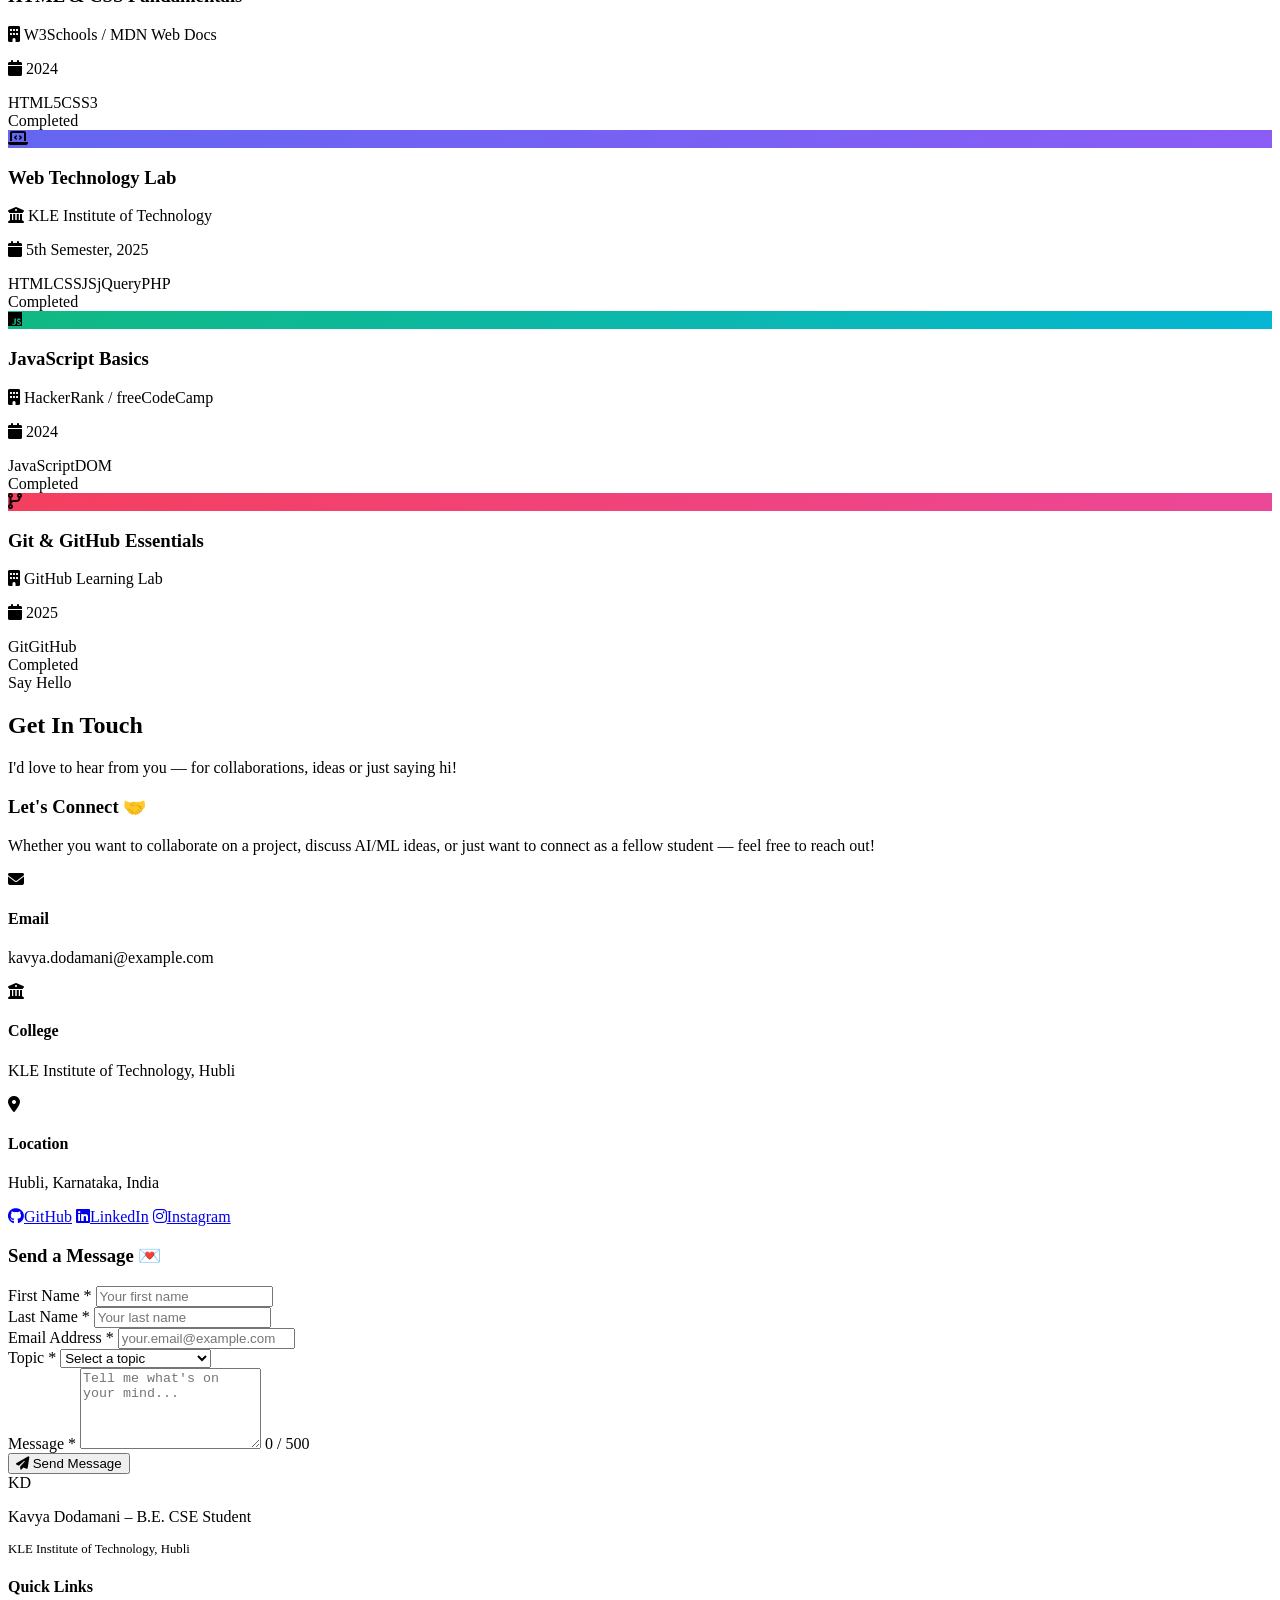
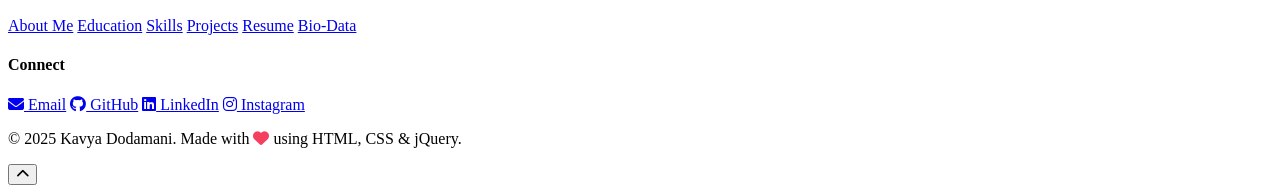
==== commit 519dfe90: "Update index.html Fixed image paths." ====
--- a/index.html
+++ b/index.html
@@ -38,7 +38,7 @@
     <div class="hero-content">
       <div class="hero-avatar-wrap">
         <div class="hero-avatar">
-          <img src="img/kavya.jpg" alt="Kavya Dodamani" class="profile-photo"/>
+          <img src="kavya.jpg" alt="Kavya Dodamani" class="profile-photo"/>
         </div>
         <div class="hero-badge"><i class="fas fa-circle-dot pulse-dot"></i> Open to Opportunities</div>
       </div>
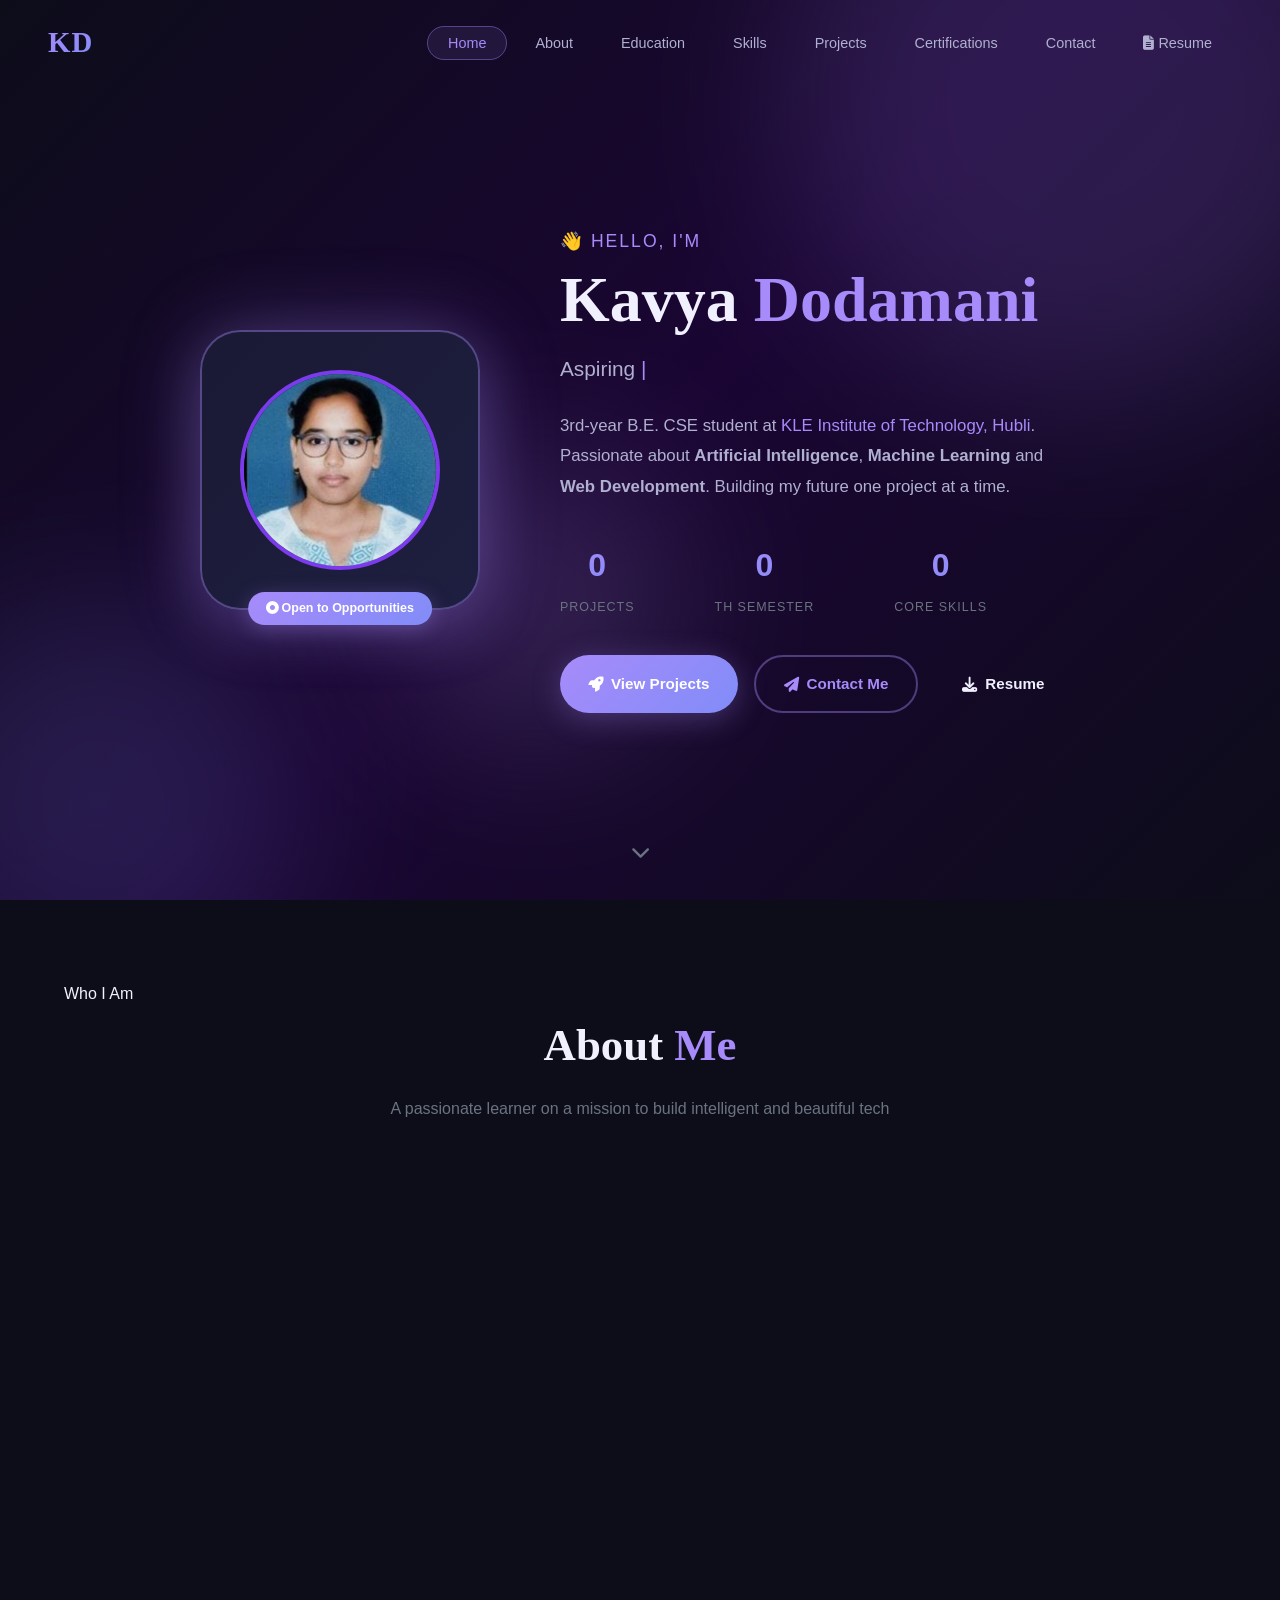
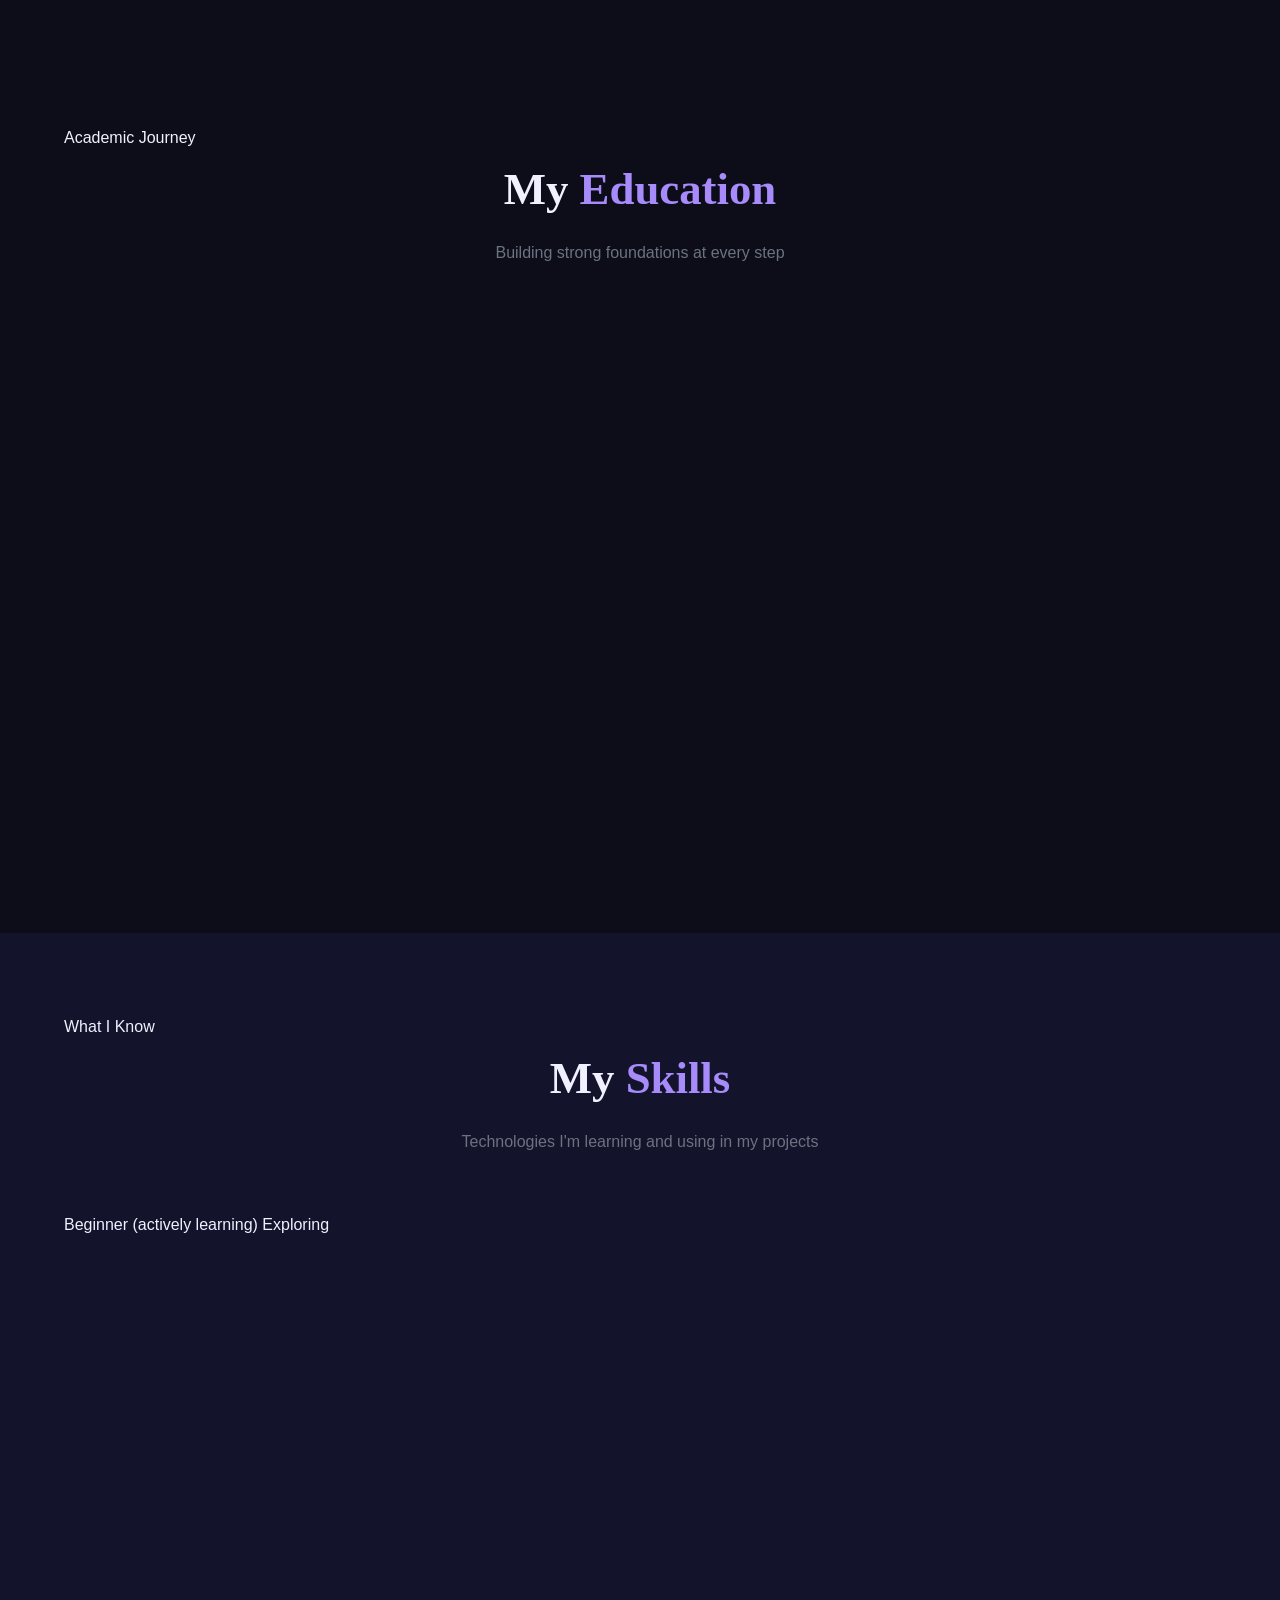
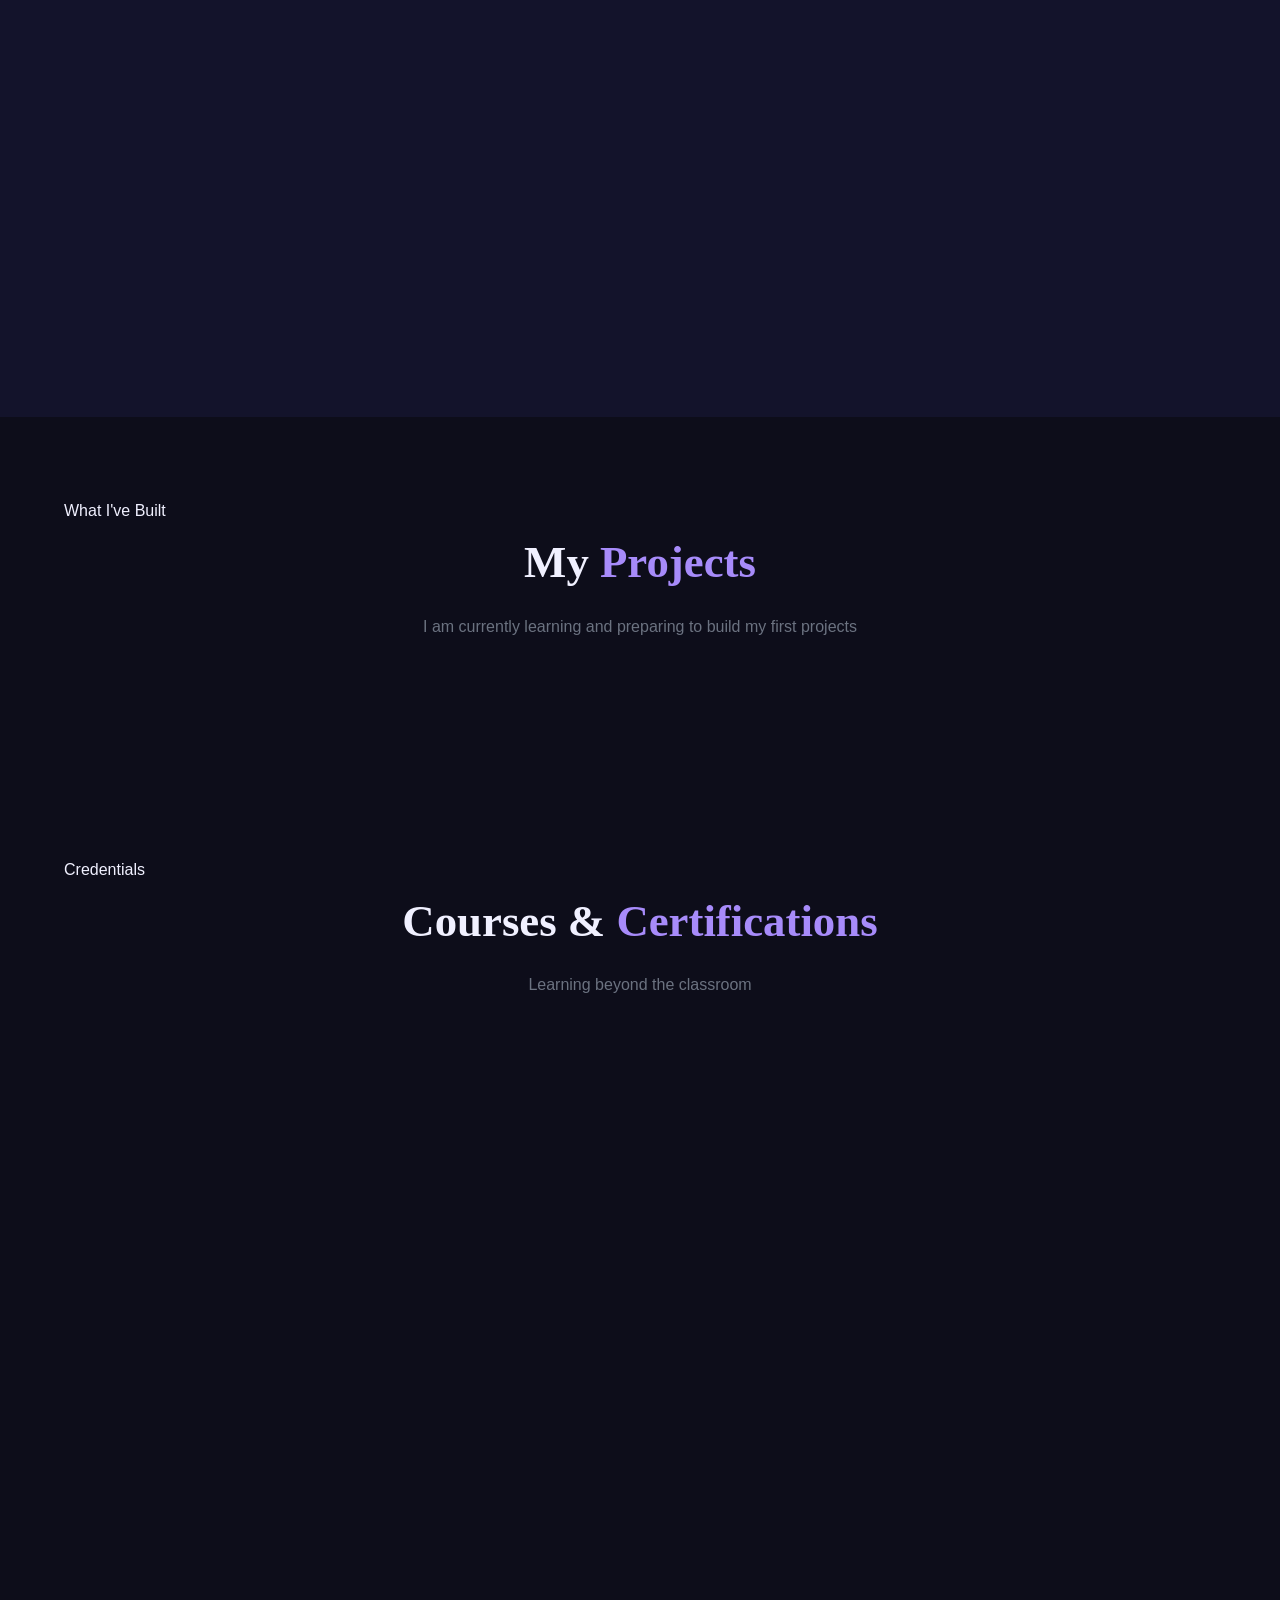
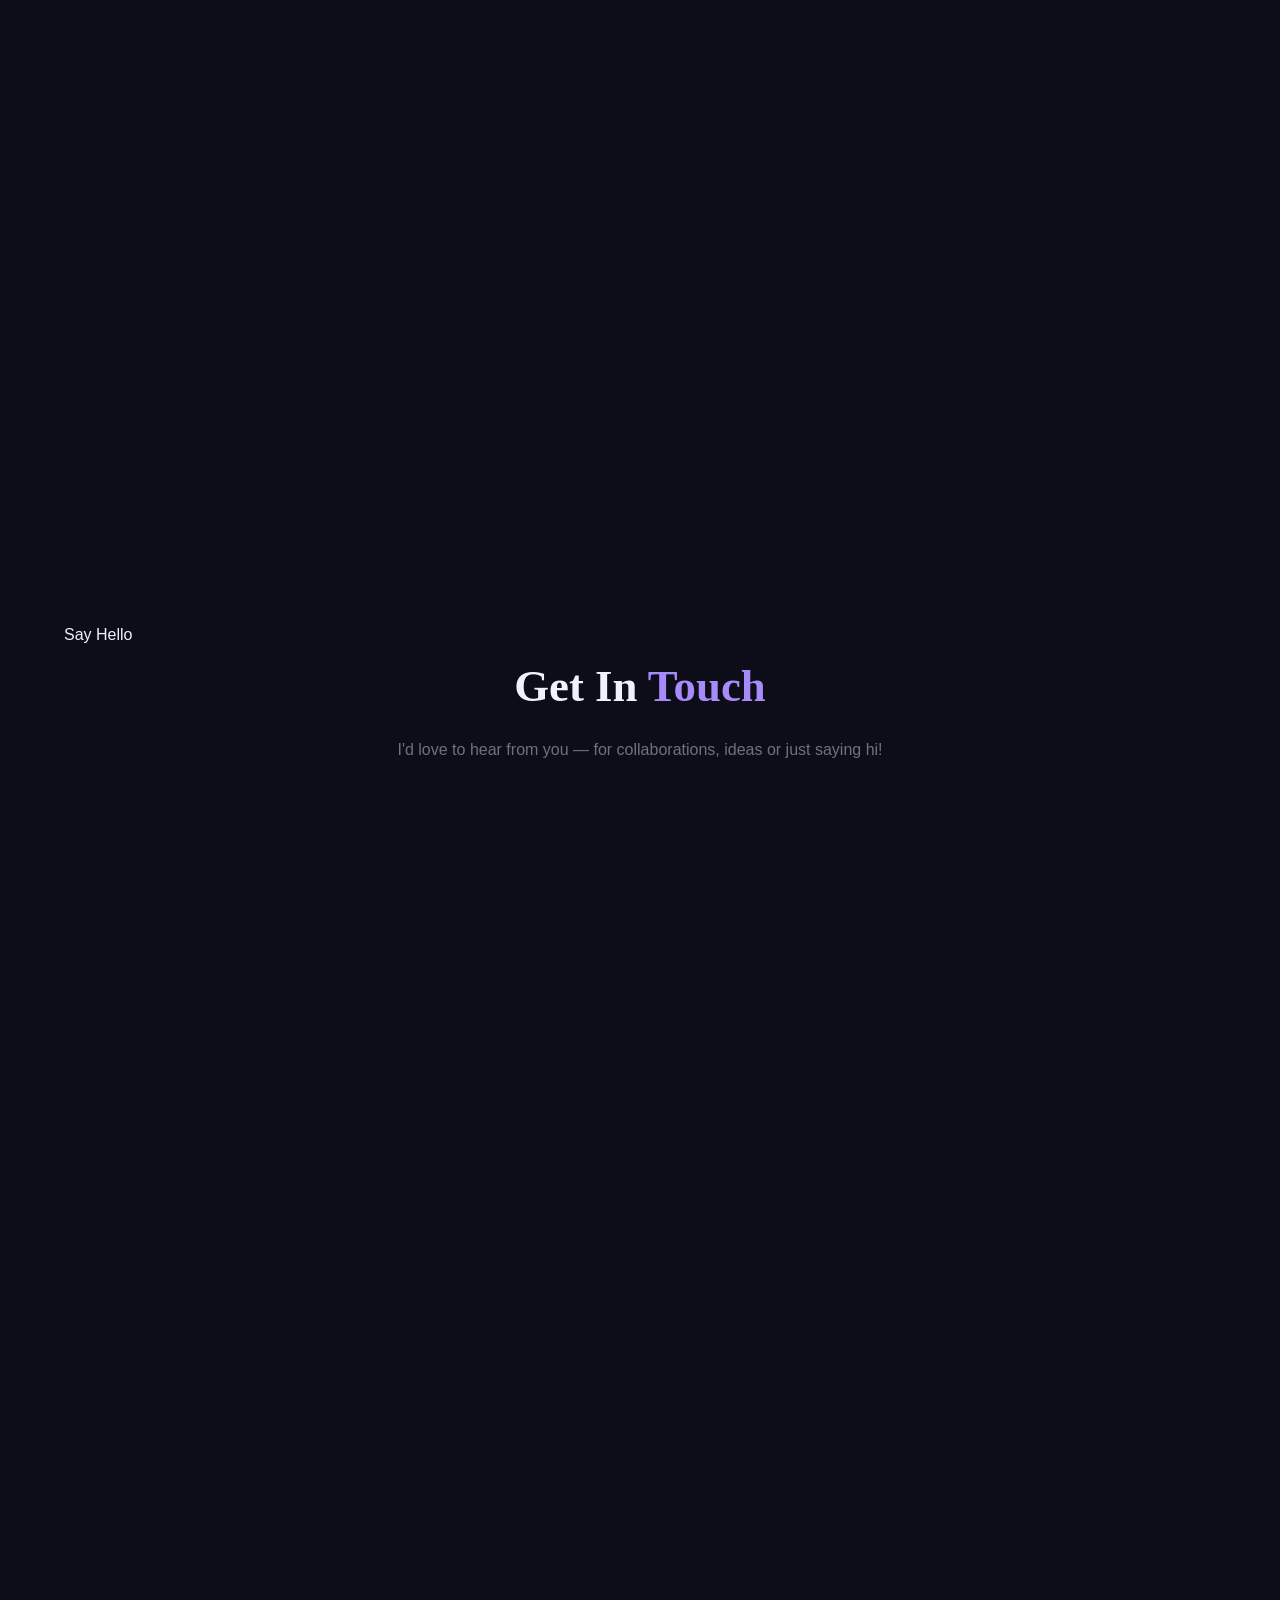
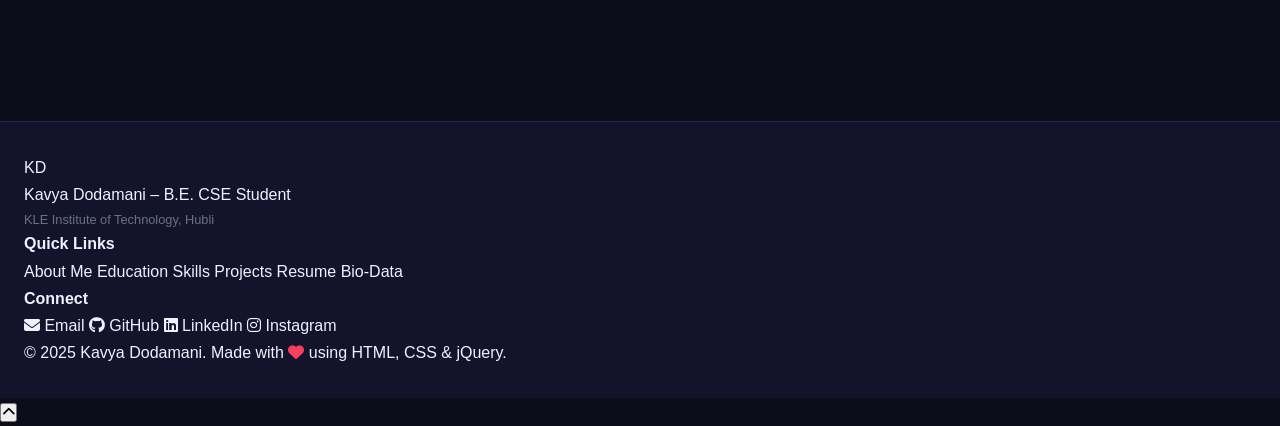
==== commit a629514e: "Fix stylesheet link path in index.html" ====
--- a/index.html
+++ b/index.html
@@ -5,7 +5,7 @@
   <meta name="viewport" content="width=device-width, initial-scale=1.0"/>
   <meta name="description" content="Kavya Dodamani – B.E. CSE Student at KLE Institute of Technology, Hubli. Portfolio showcasing skills in Web Development and AI/ML."/>
   <title>Kavya Dodamani | Portfolio</title>
-  <link rel="stylesheet" href="css/style.css"/>
+  <link rel="stylesheet" href="style.css"/>
   <link href="https://fonts.googleapis.com/css2?family=Inter:wght@300;400;500;600;700;800;900&family=Playfair+Display:wght@700;800&family=Fira+Code:wght@400;500&display=swap" rel="stylesheet"/>
   <link rel="stylesheet" href="https://cdnjs.cloudflare.com/ajax/libs/font-awesome/6.5.0/css/all.min.css"/>
 </head>
--- a/style.css
+++ b/style.css
@@ -0,0 +1,1353 @@
+/* =============================
+   ROOT VARIABLES & RESET
+   ============================= */
+:root {
+  --accent: #a78bfa;
+  --accent2: #818cf8;
+  --accent-glow: rgba(167,139,250,0.3);
+  --bg-primary: #0d0d1a;
+  --bg-secondary: #13132b;
+  --bg-card: #1a1a35;
+  --bg-card2: #1e1e3a;
+  --text-primary: #f0f0ff;
+  --text-secondary: #b0b0d0;
+  --text-muted: #6b7280;
+  --border: rgba(167,139,250,0.15);
+  --border-hover: rgba(167,139,250,0.4);
+  --gradient-hero: linear-gradient(135deg, #0d0d1a 0%, #1a0533 50%, #0d0d1a 100%);
+  --gradient-accent: linear-gradient(135deg, #a78bfa, #818cf8);
+  --gradient-card: linear-gradient(135deg, #1a1a35, #1e1e40);
+  --shadow-card: 0 10px 40px rgba(0,0,0,0.4);
+  --shadow-hover: 0 20px 60px rgba(167,139,250,0.2);
+  --radius: 16px;
+  --radius-sm: 8px;
+  --radius-pill: 50px;
+  --transition: all 0.35s cubic-bezier(0.4,0,0.2,1);
+}
+
+*, *::before, *::after { margin: 0; padding: 0; box-sizing: border-box; }
+
+html { scroll-behavior: smooth; }
+
+body {
+  font-family: 'Inter', sans-serif;
+  background-color: var(--bg-primary);
+  color: var(--text-primary);
+  line-height: 1.7;
+  overflow-x: hidden;
+}
+
+img { max-width: 100%; display: block; }
+a { text-decoration: none; color: inherit; }
+ul { list-style: none; }
+
+.container {
+  max-width: 1200px;
+  margin: 0 auto;
+  padding: 0 24px;
+}
+
+.section { padding: 80px 0; }
+
+.accent { color: var(--accent); }
+
+/* =============================
+   NAVBAR
+   ============================= */
+.navbar {
+  position: fixed;
+  top: 0; left: 0; right: 0;
+  z-index: 1000;
+  display: flex;
+  align-items: center;
+  justify-content: space-between;
+  padding: 18px 48px;
+  background: transparent;
+  transition: var(--transition);
+}
+.navbar.scrolled {
+  background: rgba(13,13,26,0.95);
+  backdrop-filter: blur(20px);
+  box-shadow: 0 4px 30px rgba(0,0,0,0.5);
+  padding: 12px 48px;
+  border-bottom: 1px solid var(--border);
+}
+.nav-logo {
+  font-family: 'Playfair Display', serif;
+  font-size: 1.8rem;
+  font-weight: 800;
+  background: var(--gradient-accent);
+  -webkit-background-clip: text;
+  -webkit-text-fill-color: transparent;
+  letter-spacing: 1px;
+}
+.nav-links {
+  display: flex;
+  gap: 8px;
+}
+.nav-links a {
+  padding: 8px 20px;
+  border-radius: var(--radius-pill);
+  font-size: 0.9rem;
+  font-weight: 500;
+  color: var(--text-secondary);
+  transition: var(--transition);
+}
+.nav-links a:hover,
+.nav-links a.active {
+  color: var(--accent);
+  background: rgba(167,139,250,0.1);
+}
+.nav-links a.active {
+  border: 1px solid var(--border-hover);
+}
+.hamburger {
+  display: none;
+  flex-direction: column;
+  gap: 5px;
+  cursor: pointer;
+}
+.hamburger span {
+  display: block;
+  width: 24px;
+  height: 2px;
+  background: var(--text-primary);
+  border-radius: 2px;
+  transition: var(--transition);
+}
+
+/* =============================
+   HERO SECTION
+   ============================= */
+.hero {
+  min-height: 100vh;
+  display: flex;
+  align-items: center;
+  justify-content: center;
+  padding: 120px 48px 80px;
+  background: var(--gradient-hero);
+  position: relative;
+  overflow: hidden;
+}
+.hero-bg-shapes { position: absolute; inset: 0; pointer-events: none; }
+.shape {
+  position: absolute;
+  border-radius: 50%;
+  filter: blur(80px);
+  opacity: 0.15;
+}
+.shape-1 { width: 600px; height: 600px; background: #a78bfa; top: -200px; right: -100px; animation: floatShape 8s ease-in-out infinite; }
+.shape-2 { width: 400px; height: 400px; background: #818cf8; bottom: -100px; left: -100px; animation: floatShape 10s ease-in-out infinite reverse; }
+.shape-3 { width: 300px; height: 300px; background: #c4b5fd; top: 50%; left: 30%; animation: floatShape 12s ease-in-out infinite 2s; }
+
+@keyframes floatShape {
+  0%, 100% { transform: translateY(0) scale(1); }
+  50% { transform: translateY(-40px) scale(1.05); }
+}
+
+.hero-content {
+  display: flex;
+  align-items: center;
+  gap: 80px;
+  max-width: 1100px;
+  z-index: 1;
+}
+.hero-avatar-wrap { position: relative; flex-shrink: 0; }
+.hero-avatar {
+  width: 280px;
+  height: 280px;
+  border-radius: 40px;
+  background: var(--gradient-card);
+  border: 2px solid var(--border-hover);
+  box-shadow: var(--shadow-hover), 0 0 80px var(--accent-glow);
+  overflow: hidden;
+  display: flex;
+  align-items: center;
+  justify-content: center;
+  animation: avatarFloat 6s ease-in-out infinite;
+}
+.hero-avatar img { width: 200px; height: 200px; object-fit: contain; }
+
+@keyframes avatarFloat {
+  0%, 100% { transform: translateY(0); }
+  50% { transform: translateY(-12px); }
+}
+
+.hero-badge {
+  position: absolute;
+  bottom: -15px;
+  left: 50%;
+  transform: translateX(-50%);
+  background: var(--gradient-accent);
+  color: #fff;
+  font-size: 0.78rem;
+  font-weight: 600;
+  padding: 6px 18px;
+  border-radius: var(--radius-pill);
+  white-space: nowrap;
+  box-shadow: 0 4px 20px var(--accent-glow);
+}
+.hero-text { flex: 1; }
+.hero-greeting {
+  font-size: 1.1rem;
+  color: var(--accent);
+  font-weight: 500;
+  letter-spacing: 2px;
+  text-transform: uppercase;
+  margin-bottom: 8px;
+}
+.hero-name {
+  font-family: 'Playfair Display', serif;
+  font-size: clamp(2.5rem, 5vw, 4rem);
+  font-weight: 800;
+  line-height: 1.1;
+  margin-bottom: 16px;
+}
+.hero-roles {
+  font-size: 1.3rem;
+  font-weight: 500;
+  color: var(--text-secondary);
+  margin-bottom: 24px;
+  height: 36px;
+}
+.cursor { animation: blink 1s step-start infinite; color: var(--accent); }
+@keyframes blink { 0%, 100% { opacity: 1; } 50% { opacity: 0; } }
+
+.hero-desc {
+  font-size: 1.05rem;
+  color: var(--text-secondary);
+  max-width: 520px;
+  margin-bottom: 36px;
+  line-height: 1.8;
+}
+.hero-stats {
+  display: flex;
+  gap: 40px;
+  margin-bottom: 36px;
+}
+.stat { text-align: center; }
+.stat-num {
+  display: block;
+  font-size: 2rem;
+  font-weight: 800;
+  background: var(--gradient-accent);
+  -webkit-background-clip: text;
+  -webkit-text-fill-color: transparent;
+}
+.stat-label {
+  font-size: 0.78rem;
+  color: var(--text-muted);
+  text-transform: uppercase;
+  letter-spacing: 1px;
+}
+.hero-cta { display: flex; gap: 16px; flex-wrap: wrap; }
+
+/* BUTTONS */
+.btn {
+  display: inline-flex;
+  align-items: center;
+  gap: 8px;
+  padding: 14px 28px;
+  border-radius: var(--radius-pill);
+  font-size: 0.95rem;
+  font-weight: 600;
+  cursor: pointer;
+  border: none;
+  transition: var(--transition);
+}
+.btn-primary {
+  background: var(--gradient-accent);
+  color: #fff;
+  box-shadow: 0 6px 30px var(--accent-glow);
+}
+.btn-primary:hover {
+  transform: translateY(-3px);
+  box-shadow: 0 12px 40px var(--accent-glow);
+  filter: brightness(1.1);
+}
+.btn-outline {
+  background: transparent;
+  color: var(--accent);
+  border: 2px solid var(--border-hover);
+}
+.btn-outline:hover {
+  background: rgba(167,139,250,0.1);
+  transform: translateY(-3px);
+}
+.btn-sm { padding: 10px 20px; font-size: 0.85rem; }
+.btn-full { width: 100%; justify-content: center; }
+
+.scroll-hint {
+  position: absolute;
+  bottom: 30px;
+  left: 50%;
+  transform: translateX(-50%);
+  color: var(--text-muted);
+  font-size: 1.2rem;
+  animation: bounce 2s ease-in-out infinite;
+}
+@keyframes bounce { 0%, 100% { transform: translateX(-50%) translateY(0); } 50% { transform: translateX(-50%) translateY(8px); } }
+
+/* =============================
+   SECTION TITLES
+   ============================= */
+.section-title {
+  font-family: 'Playfair Display', serif;
+  font-size: clamp(2rem, 4vw, 2.8rem);
+  font-weight: 800;
+  text-align: center;
+  margin-bottom: 12px;
+}
+.section-sub {
+  text-align: center;
+  color: var(--text-muted);
+  margin-bottom: 56px;
+  font-size: 1rem;
+}
+
+/* =============================
+   SKILLS SECTION (HOME)
+   ============================= */
+.skills-section { background: var(--bg-secondary); }
+.skills-grid {
+  display: grid;
+  grid-template-columns: repeat(auto-fill, minmax(120px, 1fr));
+  gap: 20px;
+}
+.skill-card {
+  display: flex;
+  flex-direction: column;
+  align-items: center;
+  gap: 12px;
+  padding: 28px 16px;
+  background: var(--bg-card);
+  border: 1px solid var(--border);
+  border-radius: var(--radius);
+  font-weight: 500;
+  font-size: 0.9rem;
+  color: var(--text-secondary);
+  transition: var(--transition);
+  cursor: default;
+  opacity: 0;
+  transform: translateY(30px);
+}
+.skill-card.visible {
+  opacity: 1;
+  transform: translateY(0);
+}
+.skill-card:hover {
+  border-color: var(--border-hover);
+  background: var(--bg-card2);
+  transform: translateY(-6px);
+  box-shadow: var(--shadow-hover);
+  color: var(--text-primary);
+}
+.skill-icon { font-size: 2.2rem; }
+
+/* =============================
+   PROJECTS SECTION (HOME)
+   ============================= */
+.projects-section { background: var(--bg-primary); }
+.projects-grid {
+  display: grid;
+  grid-template-columns: repeat(auto-fill, minmax(300px, 1fr));
+  gap: 28px;
+}
+.project-card {
+  background: var(--bg-card);
+  border: 1px solid var(--border);
+  border-radius: var(--radius);
+  overflow: hidden;
+  transition: var(--transition);
+}
+.project-card:hover {
+  transform: translateY(-8px);
+  border-color: var(--border-hover);
+  box-shadow: var(--shadow-hover);
+}
+.project-img {
+  height: 180px;
+  display: flex;
+  align-items: center;
+  justify-content: center;
+}
+.project-icon { font-size: 3rem; color: rgba(255,255,255,0.8); }
+.project-info { padding: 24px; }
+.project-info h3 { font-size: 1.1rem; font-weight: 700; margin-bottom: 8px; }
+.project-info p { color: var(--text-muted); font-size: 0.9rem; margin-bottom: 16px; }
+.project-tags { display: flex; flex-wrap: wrap; gap: 8px; }
+.project-tags span {
+  padding: 4px 12px;
+  border-radius: var(--radius-pill);
+  font-size: 0.75rem;
+  font-weight: 500;
+  background: rgba(167,139,250,0.1);
+  color: var(--accent);
+  border: 1px solid var(--border);
+}
+
+/* =============================
+   PAGE HEADER (Internal pages)
+   ============================= */
+.page-header {
+  padding: 140px 24px 80px;
+  text-align: center;
+  background: linear-gradient(135deg, #0d0d1a 0%, #1a0533 60%, #0d0d1a 100%);
+  position: relative;
+  overflow: hidden;
+}
+.page-header::before {
+  content: '';
+  position: absolute;
+  inset: 0;
+  background: radial-gradient(ellipse at center, rgba(167,139,250,0.15), transparent 70%);
+}
+.page-header-content { position: relative; z-index: 1; }
+.page-header h1 {
+  font-family: 'Playfair Display', serif;
+  font-size: clamp(2.5rem, 5vw, 4rem);
+  font-weight: 800;
+  margin-bottom: 12px;
+}
+.page-header p {
+  color: var(--text-secondary);
+  font-size: 1.1rem;
+  margin-bottom: 28px;
+}
+
+/* =============================
+   RESUME PAGE
+   ============================= */
+.resume-main {
+  padding: 60px 24px;
+  display: grid;
+  grid-template-columns: 320px 1fr;
+  gap: 40px;
+  align-items: start;
+}
+.resume-sidebar { position: sticky; top: 90px; }
+.sidebar-card {
+  background: var(--bg-card);
+  border: 1px solid var(--border);
+  border-radius: var(--radius);
+  padding: 28px;
+  margin-bottom: 20px;
+}
+.profile-card { text-align: center; }
+.profile-pic {
+  width: 120px;
+  height: 120px;
+  border-radius: 50%;
+  margin: 0 auto 16px;
+  background: var(--bg-card2);
+  border: 3px solid var(--border-hover);
+  overflow: hidden;
+  display: flex;
+  align-items: center;
+  justify-content: center;
+  box-shadow: 0 0 30px var(--accent-glow);
+}
+.profile-pic img { width: 90px; height: 90px; object-fit: contain; }
+.profile-card h2 { font-size: 1.4rem; font-weight: 700; margin-bottom: 4px; }
+.profile-title {
+  color: var(--accent);
+  font-size: 0.88rem;
+  font-weight: 500;
+  margin-bottom: 16px;
+}
+.profile-contact p {
+  font-size: 0.82rem;
+  color: var(--text-muted);
+  margin-bottom: 8px;
+  display: flex;
+  align-items: center;
+  justify-content: center;
+  gap: 8px;
+}
+.profile-contact i { color: var(--accent); width: 14px; }
+.sidebar-title {
+  font-size: 1rem;
+  font-weight: 700;
+  margin-bottom: 20px;
+  color: var(--text-primary);
+  display: flex;
+  align-items: center;
+  gap: 10px;
+}
+.sidebar-title i { color: var(--accent); }
+
+/* Skill Bars */
+.skill-bar-item { margin-bottom: 16px; }
+.skill-bar-label {
+  display: flex;
+  justify-content: space-between;
+  font-size: 0.85rem;
+  font-weight: 500;
+  margin-bottom: 6px;
+  color: var(--text-secondary);
+}
+.skill-bar-track {
+  height: 6px;
+  background: var(--bg-primary);
+  border-radius: 3px;
+  overflow: hidden;
+}
+.skill-bar-fill {
+  height: 100%;
+  width: 0;
+  background: var(--gradient-accent);
+  border-radius: 3px;
+  transition: width 1.2s cubic-bezier(0.4,0,0.2,1);
+}
+
+/* Languages */
+.lang-list li {
+  display: flex;
+  justify-content: space-between;
+  align-items: center;
+  padding: 8px 0;
+  border-bottom: 1px solid var(--border);
+  font-size: 0.88rem;
+}
+.lang-list li:last-child { border-bottom: none; }
+.lang-level {
+  padding: 3px 10px;
+  border-radius: var(--radius-pill);
+  font-size: 0.72rem;
+  font-weight: 600;
+}
+.lang-level.native { background: rgba(167,139,250,0.2); color: var(--accent); }
+.lang-level.fluent { background: rgba(129,196,248,0.2); color: #81c4f8; }
+.lang-level.intermediate { background: rgba(251,191,36,0.2); color: #fbbf24; }
+
+/* Interests */
+.interest-tags { display: flex; flex-wrap: wrap; gap: 8px; }
+.interest-tags span {
+  padding: 5px 14px;
+  border-radius: var(--radius-pill);
+  font-size: 0.78rem;
+  font-weight: 500;
+  background: rgba(167,139,250,0.1);
+  color: var(--accent);
+  border: 1px solid var(--border);
+}
+
+/* Resume Content */
+.resume-content { min-width: 0; }
+.resume-section { margin-bottom: 48px; }
+.resume-section-title {
+  font-size: 1.25rem;
+  font-weight: 700;
+  margin-bottom: 24px;
+  display: flex;
+  align-items: center;
+  gap: 12px;
+  padding-bottom: 12px;
+  border-bottom: 1px solid var(--border);
+}
+.resume-section-title i {
+  color: var(--accent);
+  font-size: 1.1rem;
+}
+.resume-card {
+  background: var(--bg-card);
+  border: 1px solid var(--border);
+  border-radius: var(--radius);
+  padding: 24px;
+  color: var(--text-secondary);
+  line-height: 1.8;
+}
+
+/* Timeline */
+.timeline { position: relative; }
+.timeline::before {
+  content: '';
+  position: absolute;
+  left: 14px;
+  top: 0;
+  bottom: 0;
+  width: 2px;
+  background: var(--border);
+}
+.timeline-item {
+  position: relative;
+  display: flex;
+  gap: 24px;
+  margin-bottom: 32px;
+  padding-left: 44px;
+}
+.timeline-dot {
+  position: absolute;
+  left: 0;
+  top: 6px;
+  width: 28px;
+  height: 28px;
+  border-radius: 50%;
+  background: var(--gradient-accent);
+  border: 3px solid var(--bg-primary);
+  box-shadow: 0 0 15px var(--accent-glow);
+  flex-shrink: 0;
+}
+.timeline-dot.accent-dot { background: linear-gradient(135deg, #f093fb, #f5576c); }
+.timeline-content {
+  flex: 1;
+  background: var(--bg-card);
+  border: 1px solid var(--border);
+  border-radius: var(--radius);
+  padding: 20px 24px;
+  transition: var(--transition);
+}
+.timeline-content:hover {
+  border-color: var(--border-hover);
+  transform: translateX(4px);
+}
+.timeline-header {
+  display: flex;
+  justify-content: space-between;
+  align-items: flex-start;
+  flex-wrap: wrap;
+  gap: 8px;
+  margin-bottom: 12px;
+}
+.timeline-header h3 { font-size: 1rem; font-weight: 700; }
+.company {
+  color: var(--accent);
+  font-size: 0.85rem;
+  margin-top: 4px;
+  display: flex;
+  align-items: center;
+  gap: 6px;
+}
+.timeline-date {
+  background: rgba(167,139,250,0.1);
+  color: var(--accent);
+  padding: 4px 12px;
+  border-radius: var(--radius-pill);
+  font-size: 0.78rem;
+  font-weight: 600;
+  white-space: nowrap;
+  border: 1px solid var(--border);
+}
+.timeline-list {
+  list-style: disc;
+  padding-left: 18px;
+}
+.timeline-list li {
+  color: var(--text-muted);
+  font-size: 0.88rem;
+  margin-bottom: 6px;
+  line-height: 1.6;
+}
+.edu-detail {
+  color: var(--text-muted);
+  font-size: 0.88rem;
+}
+
+/* Projects Resume Grid */
+.projects-resume-grid {
+  display: grid;
+  grid-template-columns: repeat(auto-fill, minmax(250px, 1fr));
+  gap: 20px;
+}
+.project-resume-card {
+  background: var(--bg-card);
+  border: 1px solid var(--border);
+  border-radius: var(--radius);
+  padding: 22px;
+  transition: var(--transition);
+}
+.project-resume-card:hover {
+  border-color: var(--border-hover);
+  transform: translateY(-4px);
+  box-shadow: var(--shadow-hover);
+}
+.project-resume-card h3 {
+  font-size: 0.98rem;
+  font-weight: 700;
+  margin-bottom: 10px;
+  display: flex;
+  align-items: center;
+  gap: 8px;
+}
+.project-resume-card h3 i { color: var(--accent); }
+.project-resume-card p {
+  color: var(--text-muted);
+  font-size: 0.85rem;
+  margin-bottom: 14px;
+}
+.proj-tags { display: flex; flex-wrap: wrap; gap: 6px; }
+.proj-tags span {
+  padding: 3px 10px;
+  border-radius: var(--radius-pill);
+  font-size: 0.72rem;
+  font-weight: 500;
+  background: rgba(167,139,250,0.1);
+  color: var(--accent);
+  border: 1px solid var(--border);
+}
+
+/* Certifications */
+.cert-grid {
+  display: grid;
+  grid-template-columns: repeat(auto-fill, minmax(220px, 1fr));
+  gap: 16px;
+}
+.cert-card {
+  display: flex;
+  align-items: center;
+  gap: 16px;
+  background: var(--bg-card);
+  border: 1px solid var(--border);
+  border-radius: var(--radius);
+  padding: 18px;
+  transition: var(--transition);
+}
+.cert-card:hover { border-color: var(--border-hover); transform: translateY(-3px); }
+.cert-icon { font-size: 2rem; color: var(--accent); flex-shrink: 0; }
+.cert-card h4 { font-size: 0.88rem; font-weight: 700; margin-bottom: 4px; }
+.cert-card p { font-size: 0.78rem; color: var(--text-muted); }
+
+/* =============================
+   BIODATA PAGE
+   ============================= */
+.biodata-main { padding: 60px 24px 80px; }
+.biodata-card {
+  background: var(--bg-card);
+  border: 1px solid var(--border);
+  border-radius: var(--radius);
+  overflow: hidden;
+  box-shadow: var(--shadow-card);
+}
+.biodata-header {
+  display: flex;
+  align-items: center;
+  justify-content: space-between;
+  padding: 36px 40px;
+  background: linear-gradient(135deg, rgba(167,139,250,0.1), rgba(129,140,248,0.05));
+  border-bottom: 1px solid var(--border);
+  flex-wrap: wrap;
+  gap: 24px;
+}
+.biodata-header-left {
+  display: flex;
+  align-items: center;
+  gap: 28px;
+}
+.biodata-avatar {
+  width: 100px;
+  height: 100px;
+  border-radius: 50%;
+  background: var(--bg-primary);
+  border: 3px solid var(--border-hover);
+  overflow: hidden;
+  display: flex;
+  align-items: center;
+  justify-content: center;
+  flex-shrink: 0;
+  box-shadow: 0 0 30px var(--accent-glow);
+}
+.biodata-avatar img { width: 72px; height: 72px; object-fit: contain; }
+.biodata-header-info h2 {
+  font-family: 'Playfair Display', serif;
+  font-size: 2rem;
+  font-weight: 800;
+  margin-bottom: 4px;
+}
+.biodata-role { color: var(--accent); font-size: 0.95rem; font-weight: 500; margin-bottom: 12px; }
+.biodata-social-links { display: flex; gap: 12px; }
+.biodata-social-links a {
+  width: 36px;
+  height: 36px;
+  border-radius: 50%;
+  background: rgba(167,139,250,0.1);
+  border: 1px solid var(--border);
+  display: flex;
+  align-items: center;
+  justify-content: center;
+  color: var(--accent);
+  font-size: 0.9rem;
+  transition: var(--transition);
+}
+.biodata-social-links a:hover { background: var(--accent); color: #fff; transform: translateY(-2px); }
+.qr-placeholder {
+  width: 90px;
+  height: 90px;
+  border: 2px dashed var(--border-hover);
+  border-radius: 12px;
+  display: flex;
+  flex-direction: column;
+  align-items: center;
+  justify-content: center;
+  gap: 6px;
+  color: var(--text-muted);
+  font-size: 0.65rem;
+}
+.qr-placeholder i { font-size: 2rem; color: var(--accent); }
+
+.biodata-sections {
+  padding: 40px;
+  display: grid;
+  grid-template-columns: 1fr 1fr;
+  gap: 32px;
+}
+.biodata-section { }
+.biodata-section.full-width { grid-column: 1 / -1; }
+.biodata-section-title {
+  font-size: 1rem;
+  font-weight: 700;
+  margin-bottom: 16px;
+  color: var(--accent);
+  display: flex;
+  align-items: center;
+  gap: 8px;
+  padding-bottom: 10px;
+  border-bottom: 1px solid var(--border);
+}
+.bio-table { }
+.bio-row {
+  display: flex;
+  padding: 10px 0;
+  border-bottom: 1px solid rgba(167,139,250,0.07);
+  gap: 12px;
+}
+.bio-row:last-child { border-bottom: none; }
+.bio-label {
+  font-size: 0.82rem;
+  font-weight: 600;
+  color: var(--text-muted);
+  min-width: 140px;
+  flex-shrink: 0;
+}
+.bio-value { font-size: 0.88rem; color: var(--text-secondary); }
+
+/* Edu Table */
+.edu-table-wrap { overflow-x: auto; }
+.edu-table { width: 100%; border-collapse: collapse; }
+.edu-table th {
+  padding: 12px 16px;
+  background: rgba(167,139,250,0.1);
+  font-size: 0.82rem;
+  font-weight: 700;
+  color: var(--accent);
+  text-align: left;
+  border-bottom: 1px solid var(--border);
+  white-space: nowrap;
+}
+.edu-table td {
+  padding: 12px 16px;
+  font-size: 0.85rem;
+  color: var(--text-secondary);
+  border-bottom: 1px solid var(--border);
+}
+.edu-table tr:last-child td { border-bottom: none; }
+.edu-table tr:hover td { background: rgba(167,139,250,0.05); }
+
+/* Experience Cards Bio */
+.exp-cards { display: grid; grid-template-columns: repeat(auto-fill, minmax(220px, 1fr)); gap: 16px; }
+.exp-card {
+  display: flex;
+  gap: 16px;
+  background: rgba(167,139,250,0.05);
+  border: 1px solid var(--border);
+  border-radius: var(--radius);
+  padding: 20px;
+  transition: var(--transition);
+}
+.exp-card:hover { border-color: var(--border-hover); transform: translateY(-3px); }
+.exp-num {
+  font-family: 'Playfair Display', serif;
+  font-size: 2.5rem;
+  font-weight: 800;
+  color: var(--border-hover);
+  line-height: 1;
+  flex-shrink: 0;
+}
+.exp-info h4 { font-size: 0.92rem; font-weight: 700; margin-bottom: 8px; }
+.exp-info p {
+  font-size: 0.8rem;
+  color: var(--text-muted);
+  margin-bottom: 4px;
+  display: flex;
+  align-items: center;
+  gap: 6px;
+}
+.exp-info p i { color: var(--accent); width: 12px; }
+
+/* Skills Bio */
+.skills-bio-wrap { display: flex; flex-wrap: wrap; gap: 8px; }
+.skill-badge {
+  padding: 5px 14px;
+  border-radius: var(--radius-pill);
+  font-size: 0.78rem;
+  font-weight: 600;
+  background: rgba(167,139,250,0.1);
+  color: var(--accent);
+  border: 1px solid var(--border);
+  transition: var(--transition);
+}
+.skill-badge:hover {
+  background: rgba(167,139,250,0.25);
+  border-color: var(--border-hover);
+}
+
+/* Declaration */
+.declaration p { color: var(--text-secondary); font-size: 0.9rem; line-height: 1.8; margin-bottom: 24px; font-style: italic; }
+.declaration-sign { display: flex; justify-content: space-between; align-items: flex-end; flex-wrap: wrap; gap: 20px; }
+.declaration-sign p { font-size: 0.88rem; color: var(--text-muted); margin-bottom: 6px; }
+.sign-area { text-align: right; }
+.sig-font {
+  font-family: 'Playfair Display', serif;
+  font-size: 1.8rem;
+  color: var(--accent);
+  font-weight: 700;
+  margin-bottom: 4px;
+}
+.sign-area > p:last-child { font-size: 0.75rem; color: var(--text-muted); }
+
+/* =============================
+   CONTACT PAGE
+   ============================= */
+.contact-main { padding: 60px 24px 80px; }
+.contact-grid {
+  display: grid;
+  grid-template-columns: 1fr 1.2fr;
+  gap: 60px;
+  align-items: start;
+}
+.contact-info h2 {
+  font-family: 'Playfair Display', serif;
+  font-size: 2.2rem;
+  font-weight: 800;
+  margin-bottom: 16px;
+}
+.contact-intro { color: var(--text-secondary); line-height: 1.8; margin-bottom: 40px; }
+.contact-details { display: flex; flex-direction: column; gap: 20px; margin-bottom: 36px; }
+.contact-detail-item {
+  display: flex;
+  align-items: center;
+  gap: 18px;
+}
+.contact-icon {
+  width: 48px;
+  height: 48px;
+  border-radius: var(--radius-sm);
+  background: rgba(167,139,250,0.1);
+  border: 1px solid var(--border);
+  display: flex;
+  align-items: center;
+  justify-content: center;
+  color: var(--accent);
+  font-size: 1.1rem;
+  flex-shrink: 0;
+  transition: var(--transition);
+}
+.contact-detail-item:hover .contact-icon {
+  background: var(--accent);
+  color: #fff;
+  transform: rotate(5deg);
+}
+.contact-detail-item h4 { font-size: 0.85rem; font-weight: 700; margin-bottom: 2px; }
+.contact-detail-item p { font-size: 0.9rem; color: var(--text-muted); }
+.contact-socials { display: flex; gap: 12px; flex-wrap: wrap; }
+.social-link {
+  display: inline-flex;
+  align-items: center;
+  gap: 8px;
+  padding: 10px 20px;
+  border-radius: var(--radius-pill);
+  font-size: 0.85rem;
+  font-weight: 600;
+  border: 1px solid var(--border);
+  background: var(--bg-card);
+  color: var(--text-secondary);
+  transition: var(--transition);
+}
+.social-link:hover { border-color: var(--border-hover); color: var(--accent); transform: translateY(-2px); }
+
+/* Contact Form */
+.contact-form-wrap {
+  background: var(--bg-card);
+  border: 1px solid var(--border);
+  border-radius: var(--radius);
+  padding: 40px;
+}
+.contact-form h3 {
+  font-size: 1.4rem;
+  font-weight: 700;
+  margin-bottom: 28px;
+}
+.form-row {
+  display: grid;
+  grid-template-columns: 1fr 1fr;
+  gap: 20px;
+}
+.form-group {
+  display: flex;
+  flex-direction: column;
+  margin-bottom: 20px;
+  position: relative;
+}
+.form-group label {
+  font-size: 0.85rem;
+  font-weight: 600;
+  margin-bottom: 8px;
+  color: var(--text-secondary);
+}
+.form-group label span { color: var(--accent); }
+.form-group input,
+.form-group select,
+.form-group textarea {
+  background: var(--bg-primary);
+  border: 1px solid var(--border);
+  border-radius: var(--radius-sm);
+  padding: 12px 16px;
+  color: var(--text-primary);
+  font-family: 'Inter', sans-serif;
+  font-size: 0.9rem;
+  outline: none;
+  transition: var(--transition);
+}
+.form-group input:focus,
+.form-group select:focus,
+.form-group textarea:focus {
+  border-color: var(--accent);
+  box-shadow: 0 0 0 3px rgba(167,139,250,0.15);
+}
+.form-group input.error,
+.form-group select.error,
+.form-group textarea.error {
+  border-color: #f87171;
+}
+.form-group select option { background: var(--bg-primary); }
+.form-group textarea { resize: vertical; min-height: 120px; }
+.error-msg { font-size: 0.75rem; color: #f87171; margin-top: 4px; display: none; }
+.error-msg.show { display: block; }
+.char-count {
+  font-size: 0.72rem;
+  color: var(--text-muted);
+  text-align: right;
+  margin-top: 4px;
+}
+.form-success {
+  text-align: center;
+  padding: 40px 24px;
+}
+.form-success i { font-size: 3rem; color: #4ade80; margin-bottom: 16px; }
+.form-success h4 { font-size: 1.2rem; font-weight: 700; margin-bottom: 8px; }
+.form-success p { color: var(--text-muted); font-size: 0.9rem; }
+
+/* =============================
+   FOOTER
+   ============================= */
+.footer {
+  background: var(--bg-secondary);
+  border-top: 1px solid var(--border);
+  padding: 32px 24px;
+}
+.footer-content {
+  max-width: 1200px;
+  margin: 0 auto;
+  display: flex;
+  align-items: center;
+  justify-content: space-between;
+  flex-wrap: wrap;
+  gap: 16px;
+}
+.footer-content p { font-size: 0.9rem; color: var(--text-muted); }
+.footer-socials { display: flex; gap: 16px; }
+.footer-socials a {
+  color: var(--text-muted);
+  font-size: 1.1rem;
+  transition: var(--transition);
+}
+.footer-socials a:hover { color: var(--accent); transform: translateY(-2px); }
+
+/* =============================
+   RESPONSIVE
+   ============================= */
+@media (max-width: 1024px) {
+  .resume-main { grid-template-columns: 1fr; }
+  .resume-sidebar { position: static; }
+  .hero-content { flex-direction: column; text-align: center; gap: 40px; }
+  .hero-avatar { width: 220px; height: 220px; }
+  .hero-stats { justify-content: center; }
+  .hero-cta { justify-content: center; }
+  .hero-desc { margin: 0 auto 36px; }
+  .contact-grid { grid-template-columns: 1fr; }
+  .biodata-sections { grid-template-columns: 1fr; }
+  .biodata-section.full-width { grid-column: 1; }
+}
+
+@media (max-width: 768px) {
+  .navbar { padding: 16px 24px; }
+  .navbar.scrolled { padding: 12px 24px; }
+  .nav-links {
+    display: none;
+    position: fixed;
+    top: 0; left: 0; right: 0; bottom: 0;
+    background: rgba(13,13,26,0.98);
+    flex-direction: column;
+    align-items: center;
+    justify-content: center;
+    gap: 16px;
+    z-index: 999;
+  }
+  .nav-links.open { display: flex; }
+  .nav-links a { font-size: 1.2rem; }
+  .hamburger { display: flex; z-index: 1001; }
+  .hero { padding: 100px 24px 60px; }
+  .biodata-header { padding: 24px; }
+  .biodata-sections { padding: 24px; }
+  .contact-form-wrap { padding: 24px; }
+  .form-row { grid-template-columns: 1fr; }
+  .biodata-header-left { flex-direction: column; text-align: center; }
+}
+
+/* =============================
+   PRINT STYLES
+   ============================= */
+@media print {
+  .navbar, .page-header .btn, .footer { display: none !important; }
+  body { background: white; color: #000; }
+  .biodata-card { box-shadow: none; border: 1px solid #ddd; }
+  .bio-label { color: #555; }
+  .bio-value { color: #000; }
+  .biodata-section-title { color: #7c3aed; }
+  .skill-badge { border: 1px solid #ddd; color: #7c3aed; }
+}
+
+/* =============================
+   ANIMATIONS & TRANSITIONS
+   ============================= */
+.fade-in {
+  opacity: 0;
+  transform: translateY(25px);
+  transition: opacity 0.6s ease, transform 0.6s ease;
+}
+.fade-in.visible {
+  opacity: 1;
+  transform: translateY(0);
+}
+
+/* =============================
+   ABOUT ME SECTION (Home Page)
+   ============================= */
+.about-section { background: var(--bg-primary); }
+
+.about-grid {
+  display: grid;
+  grid-template-columns: repeat(auto-fill, minmax(240px, 1fr));
+  gap: 24px;
+  margin-bottom: 48px;
+}
+.about-card {
+  background: var(--bg-card);
+  border: 1px solid var(--border);
+  border-radius: var(--radius);
+  padding: 32px 24px;
+  text-align: center;
+  transition: var(--transition);
+  position: relative;
+  overflow: hidden;
+}
+.about-card::before {
+  content: '';
+  position: absolute;
+  top: 0; left: 0; right: 0;
+  height: 3px;
+  background: var(--gradient-accent);
+  transform: scaleX(0);
+  transition: transform 0.4s ease;
+}
+.about-card:hover::before { transform: scaleX(1); }
+.about-card:hover {
+  border-color: var(--border-hover);
+  transform: translateY(-8px);
+  box-shadow: var(--shadow-hover);
+}
+.about-icon-wrap {
+  width: 64px;
+  height: 64px;
+  border-radius: 50%;
+  background: rgba(167,139,250,0.1);
+  border: 2px solid var(--border-hover);
+  display: flex;
+  align-items: center;
+  justify-content: center;
+  margin: 0 auto 20px;
+  font-size: 1.6rem;
+  color: var(--accent);
+  transition: var(--transition);
+}
+.about-card:hover .about-icon-wrap {
+  background: var(--gradient-accent);
+  color: #fff;
+  transform: rotate(5deg) scale(1.1);
+}
+.about-card h3 {
+  font-size: 1.05rem;
+  font-weight: 700;
+  margin-bottom: 12px;
+}
+.about-card p {
+  font-size: 0.88rem;
+  color: var(--text-muted);
+  line-height: 1.8;
+}
+
+/* Quick Bio Strip */
+.about-strip {
+  display: grid;
+  grid-template-columns: repeat(auto-fill, minmax(220px, 1fr));
+  gap: 20px;
+  background: var(--bg-card);
+  border: 1px solid var(--border);
+  border-radius: var(--radius);
+  padding: 28px 32px;
+}
+.strip-item {
+  display: flex;
+  align-items: center;
+  gap: 16px;
+}
+.strip-item > i {
+  font-size: 1.4rem;
+  color: var(--accent);
+  width: 32px;
+  flex-shrink: 0;
+}
+.strip-item > div { display: flex; flex-direction: column; }
+.strip-label {
+  font-size: 0.72rem;
+  font-weight: 600;
+  text-transform: uppercase;
+  letter-spacing: 1px;
+  color: var(--text-muted);
+  margin-bottom: 2px;
+}
+.strip-value {
+  font-size: 0.9rem;
+  font-weight: 600;
+  color: var(--text-primary);
+}
+
+/* =============================
+   SKILL LEVEL BADGE
+   ============================= */
+.skill-level-badge {
+  font-size: 0.65rem;
+  font-weight: 700;
+  padding: 2px 10px;
+  border-radius: var(--radius-pill);
+  text-transform: uppercase;
+  letter-spacing: 0.5px;
+}
+.skill-level-badge.beginner {
+  background: rgba(74,222,128,0.15);
+  color: #4ade80;
+  border: 1px solid rgba(74,222,128,0.3);
+}
+.skill-level-badge.learning {
+  background: rgba(251,191,36,0.15);
+  color: #fbbf24;
+  border: 1px solid rgba(251,191,36,0.3);
+}
+
+/* =============================
+   SKILLS GRID IN RESUME
+   ============================= */
+.skills-resume-grid {
+  display: grid;
+  grid-template-columns: repeat(auto-fill, minmax(260px, 1fr));
+  gap: 16px;
+}
+.skill-resume-item {
+  display: flex;
+  align-items: flex-start;
+  gap: 16px;
+  background: var(--bg-card);
+  border: 1px solid var(--border);
+  border-radius: var(--radius);
+  padding: 20px;
+  transition: var(--transition);
+}
+.skill-resume-item:hover {
+  border-color: var(--border-hover);
+  transform: translateY(-3px);
+  box-shadow: var(--shadow-hover);
+}
+.skill-icon-sm {
+  font-size: 2rem;
+  flex-shrink: 0;
+  width: 40px;
+  text-align: center;
+}
+.skill-resume-info h4 {
+  font-size: 0.92rem;
+  font-weight: 700;
+  margin-bottom: 6px;
+  display: flex;
+  align-items: center;
+  gap: 8px;
+}
+.beginner-tag {
+  font-size: 0.65rem;
+  font-weight: 700;
+  padding: 2px 8px;
+  border-radius: var(--radius-pill);
+  background: rgba(74,222,128,0.15);
+  color: #4ade80;
+  border: 1px solid rgba(74,222,128,0.3);
+  text-transform: uppercase;
+}
+.skill-resume-info p {
+  font-size: 0.8rem;
+  color: var(--text-muted);
+  line-height: 1.6;
+}
+
+.skill-note {
+  font-size: 0.75rem;
+  color: var(--text-muted);
+  margin-top: 12px;
+  font-style: italic;
+  text-align: center;
+}
+
+/* =============================
+   BIODATA COLLEGE LINE
+   ============================= */
+.biodata-college {
+  color: var(--text-muted);
+  font-size: 0.85rem;
+  margin-bottom: 12px;
+  display: flex;
+  align-items: center;
+  gap: 6px;
+}
+.biodata-college i { color: var(--accent); }
+
+/* =============================
+   RESPONSIVE — ABOUT SECTION
+   ============================= */
+@media (max-width: 768px) {
+  .about-strip { grid-template-columns: 1fr; padding: 24px; }
+  .about-grid { grid-template-columns: 1fr 1fr; }
+}
+@media (max-width: 480px) {
+  .about-grid { grid-template-columns: 1fr; }
+  .skills-resume-grid { grid-template-columns: 1fr; }
+}
+
+.profile-photo {
+    width: 180px;
+    height: 180px;
+    border-radius: 50%;
+    object-fit: cover;
+    border: 4px solid #7c3aed;
+}
+
+
+.projects-grid {
+    display: none;
+}
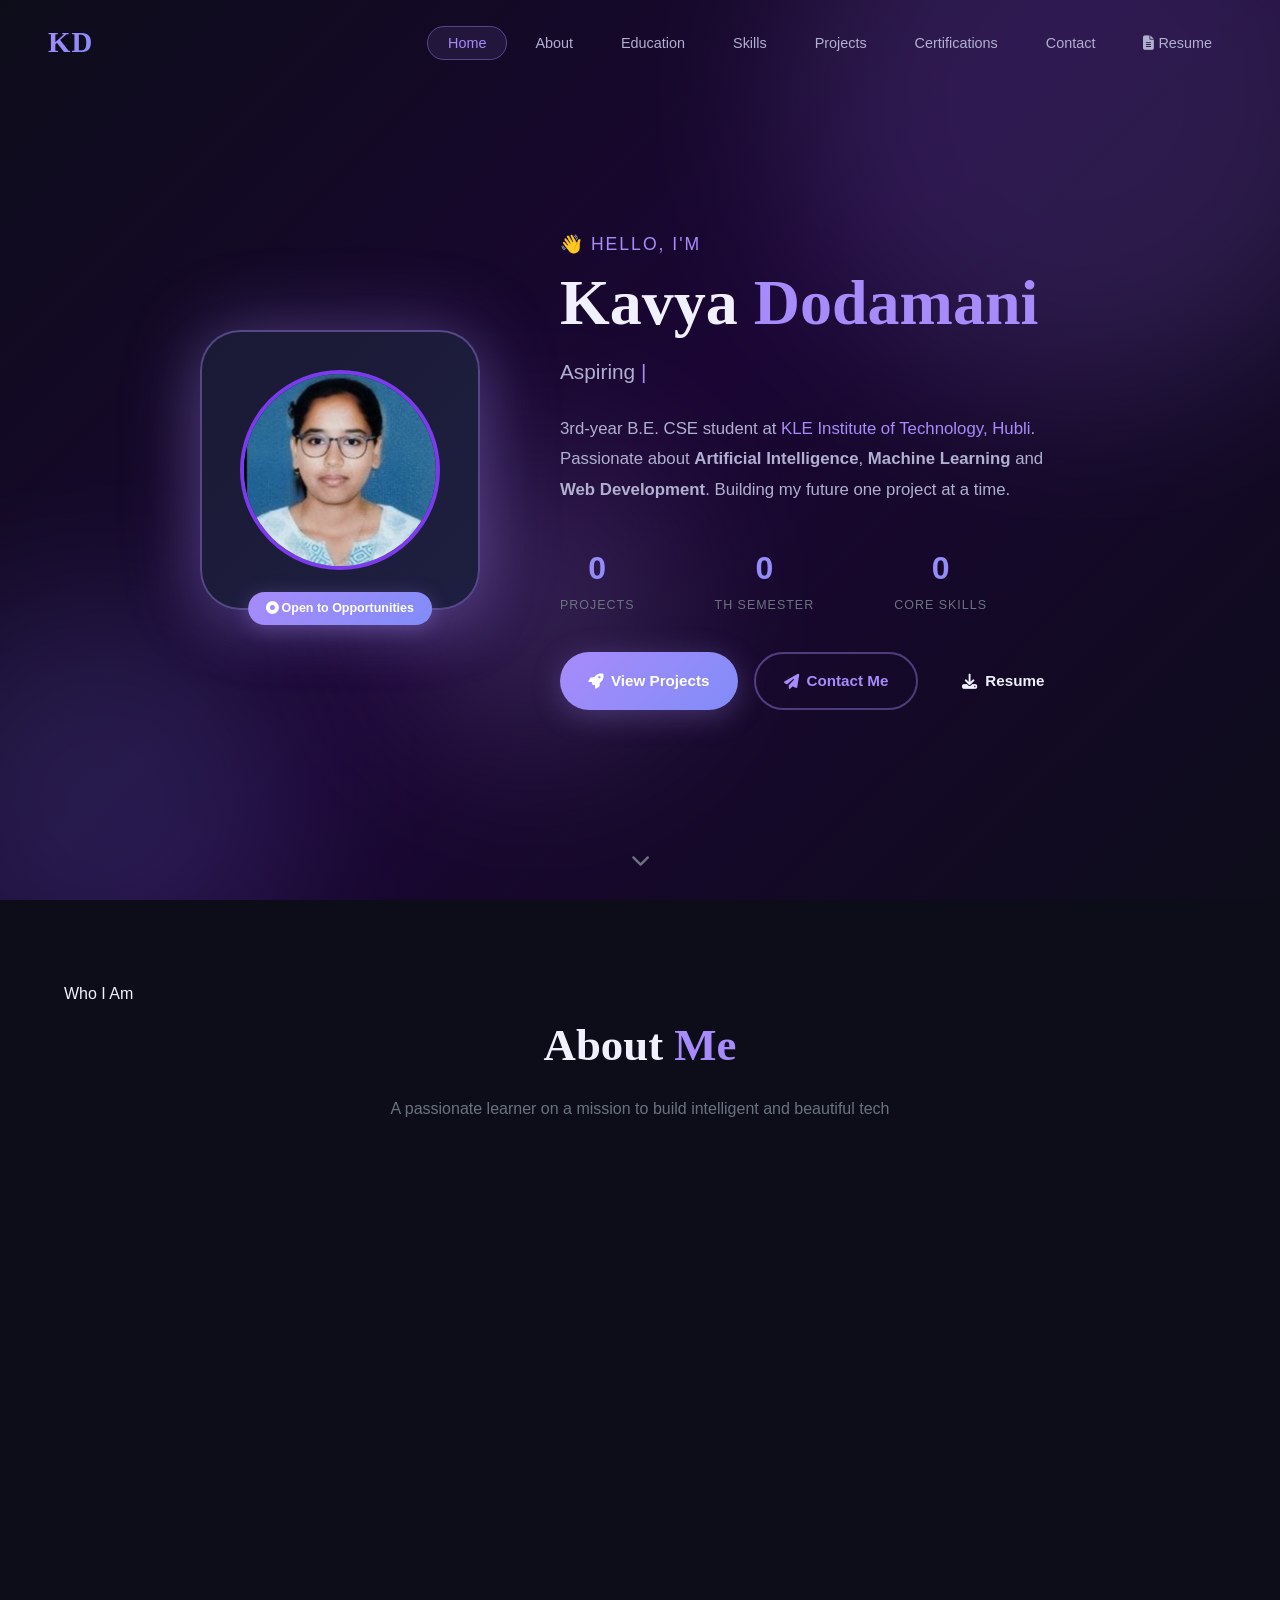
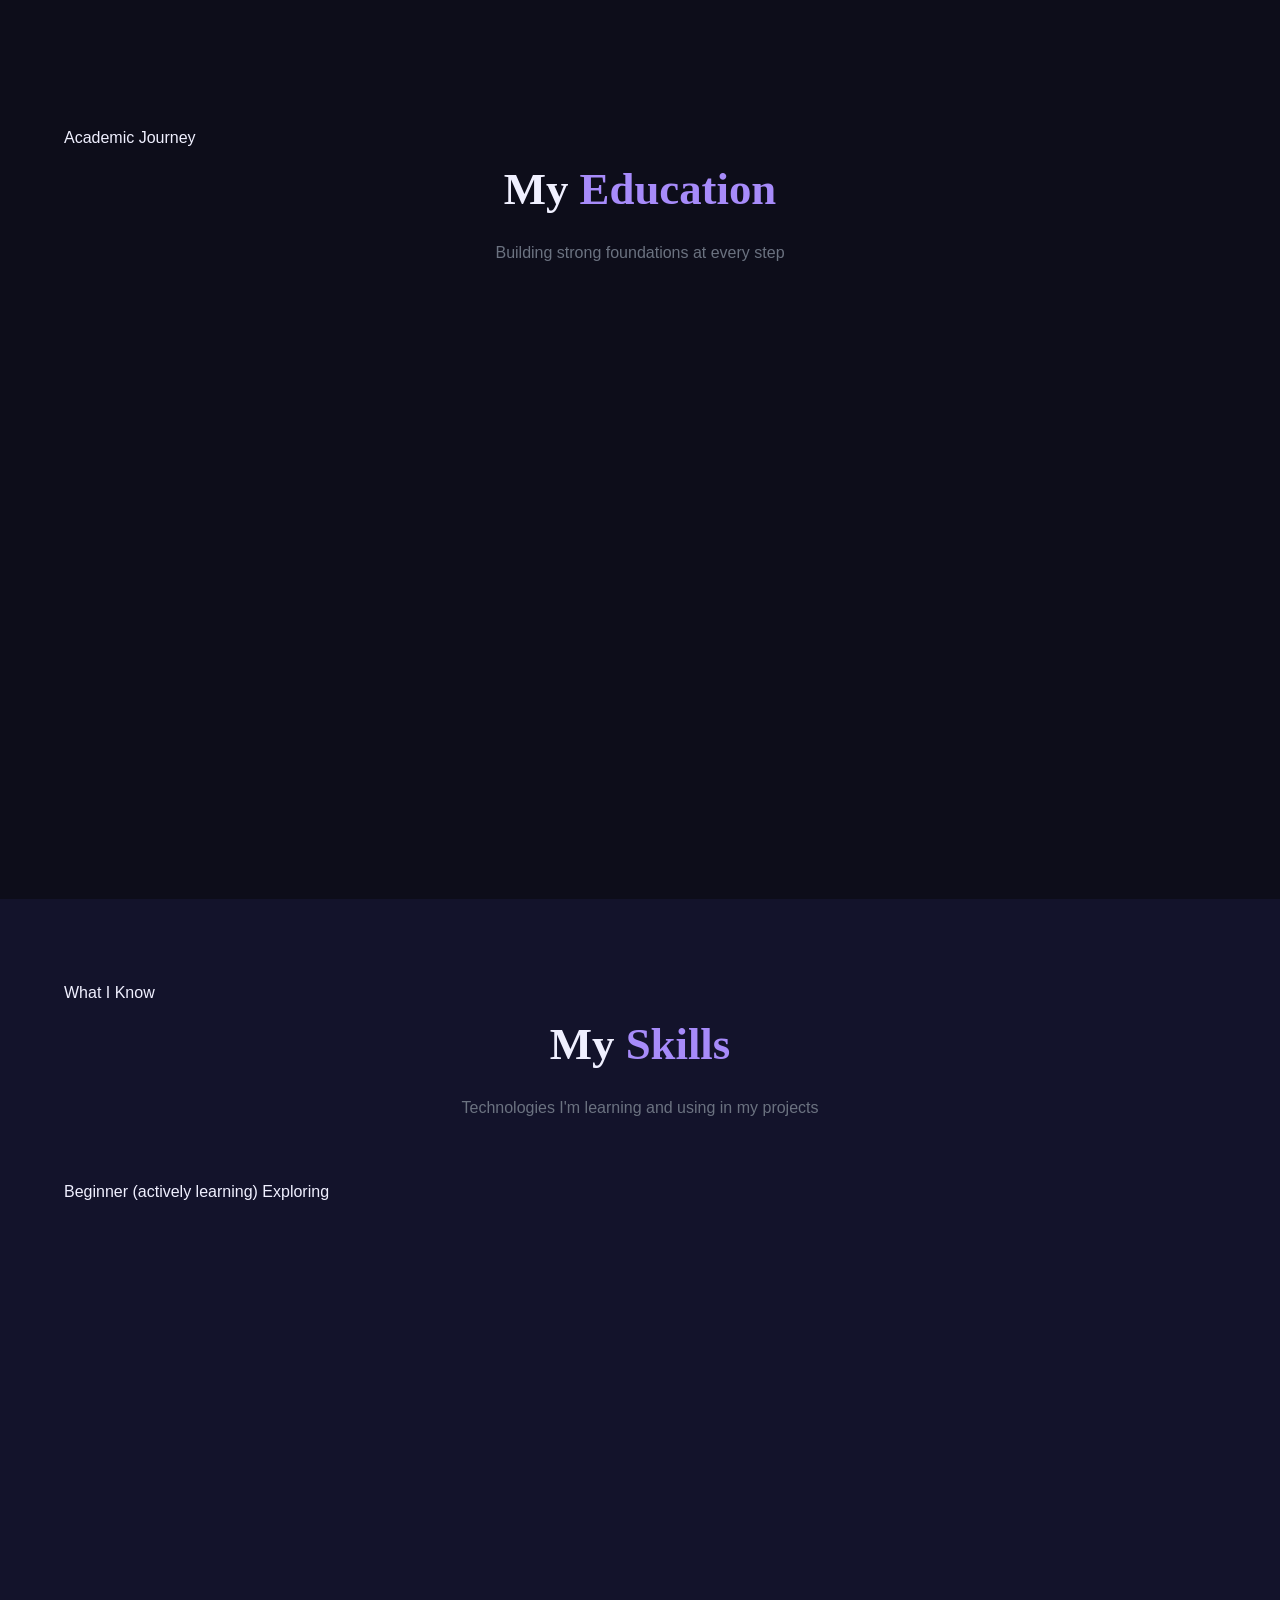
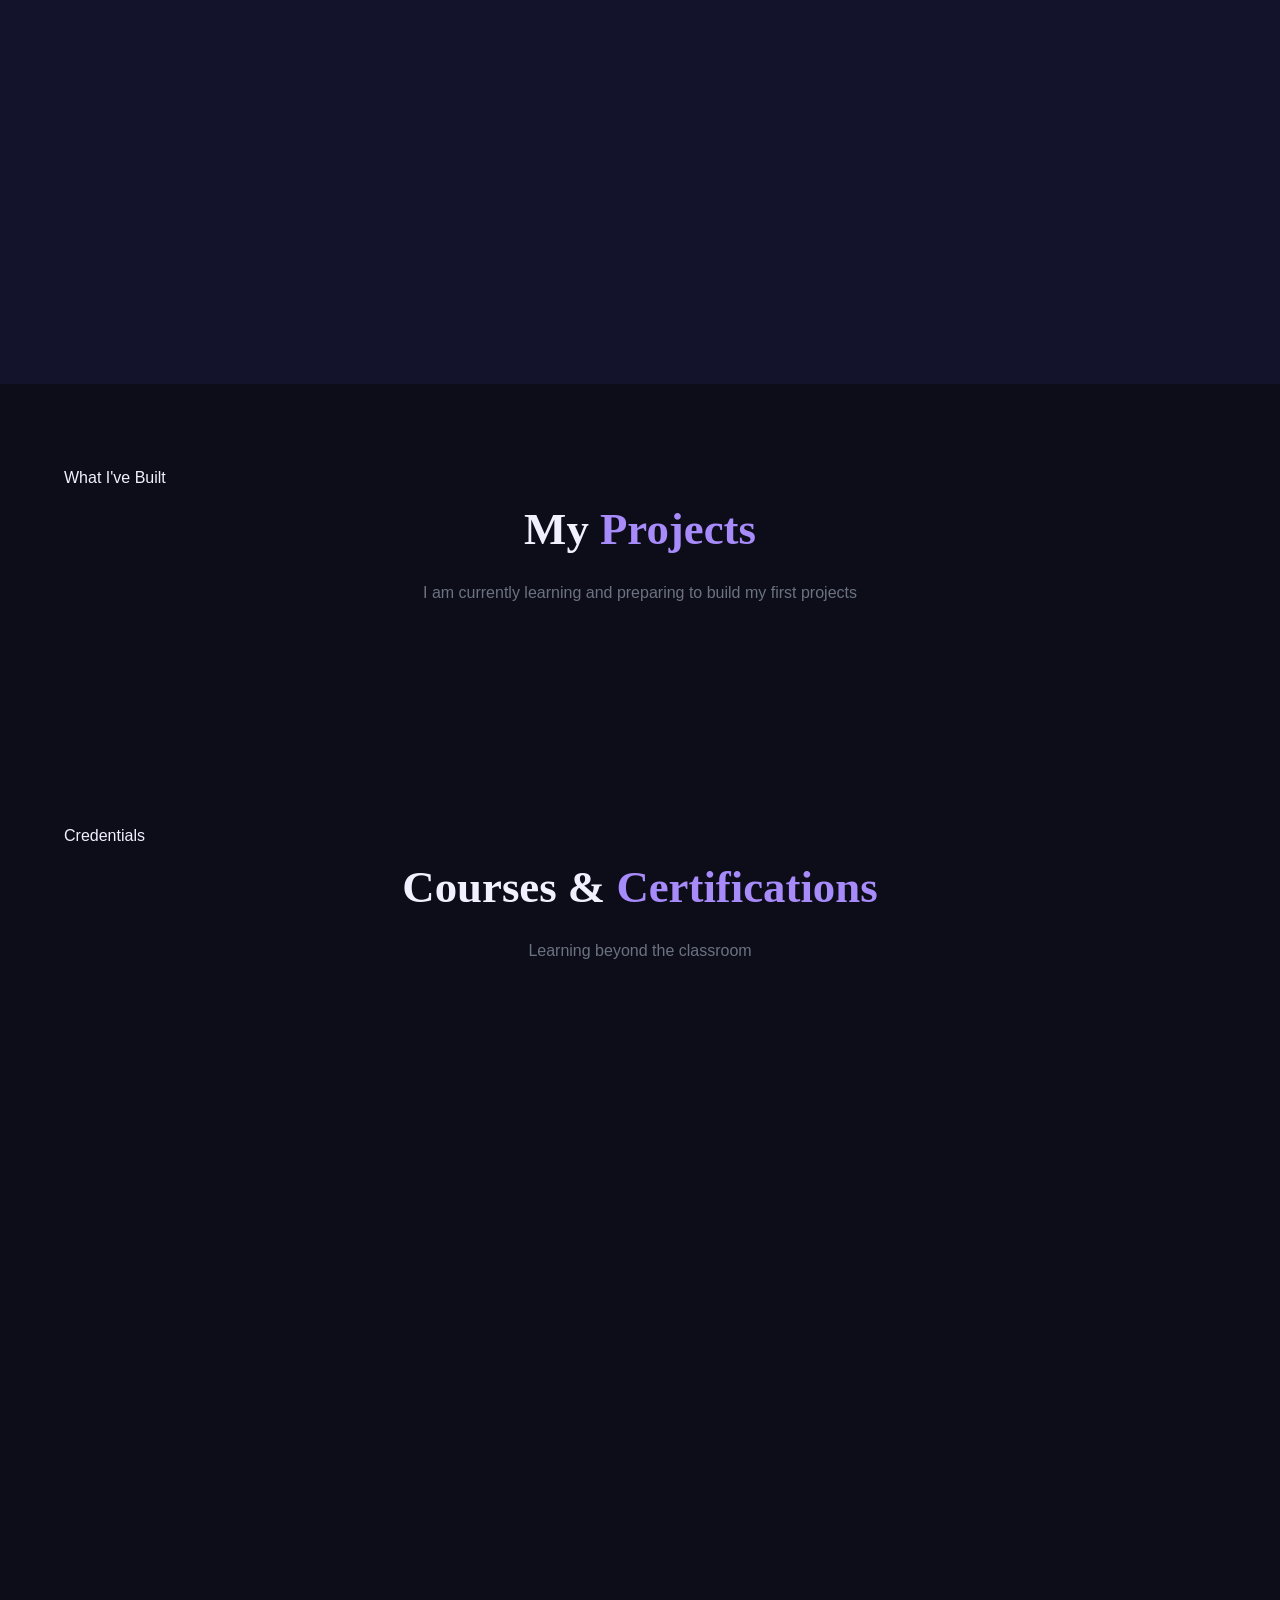
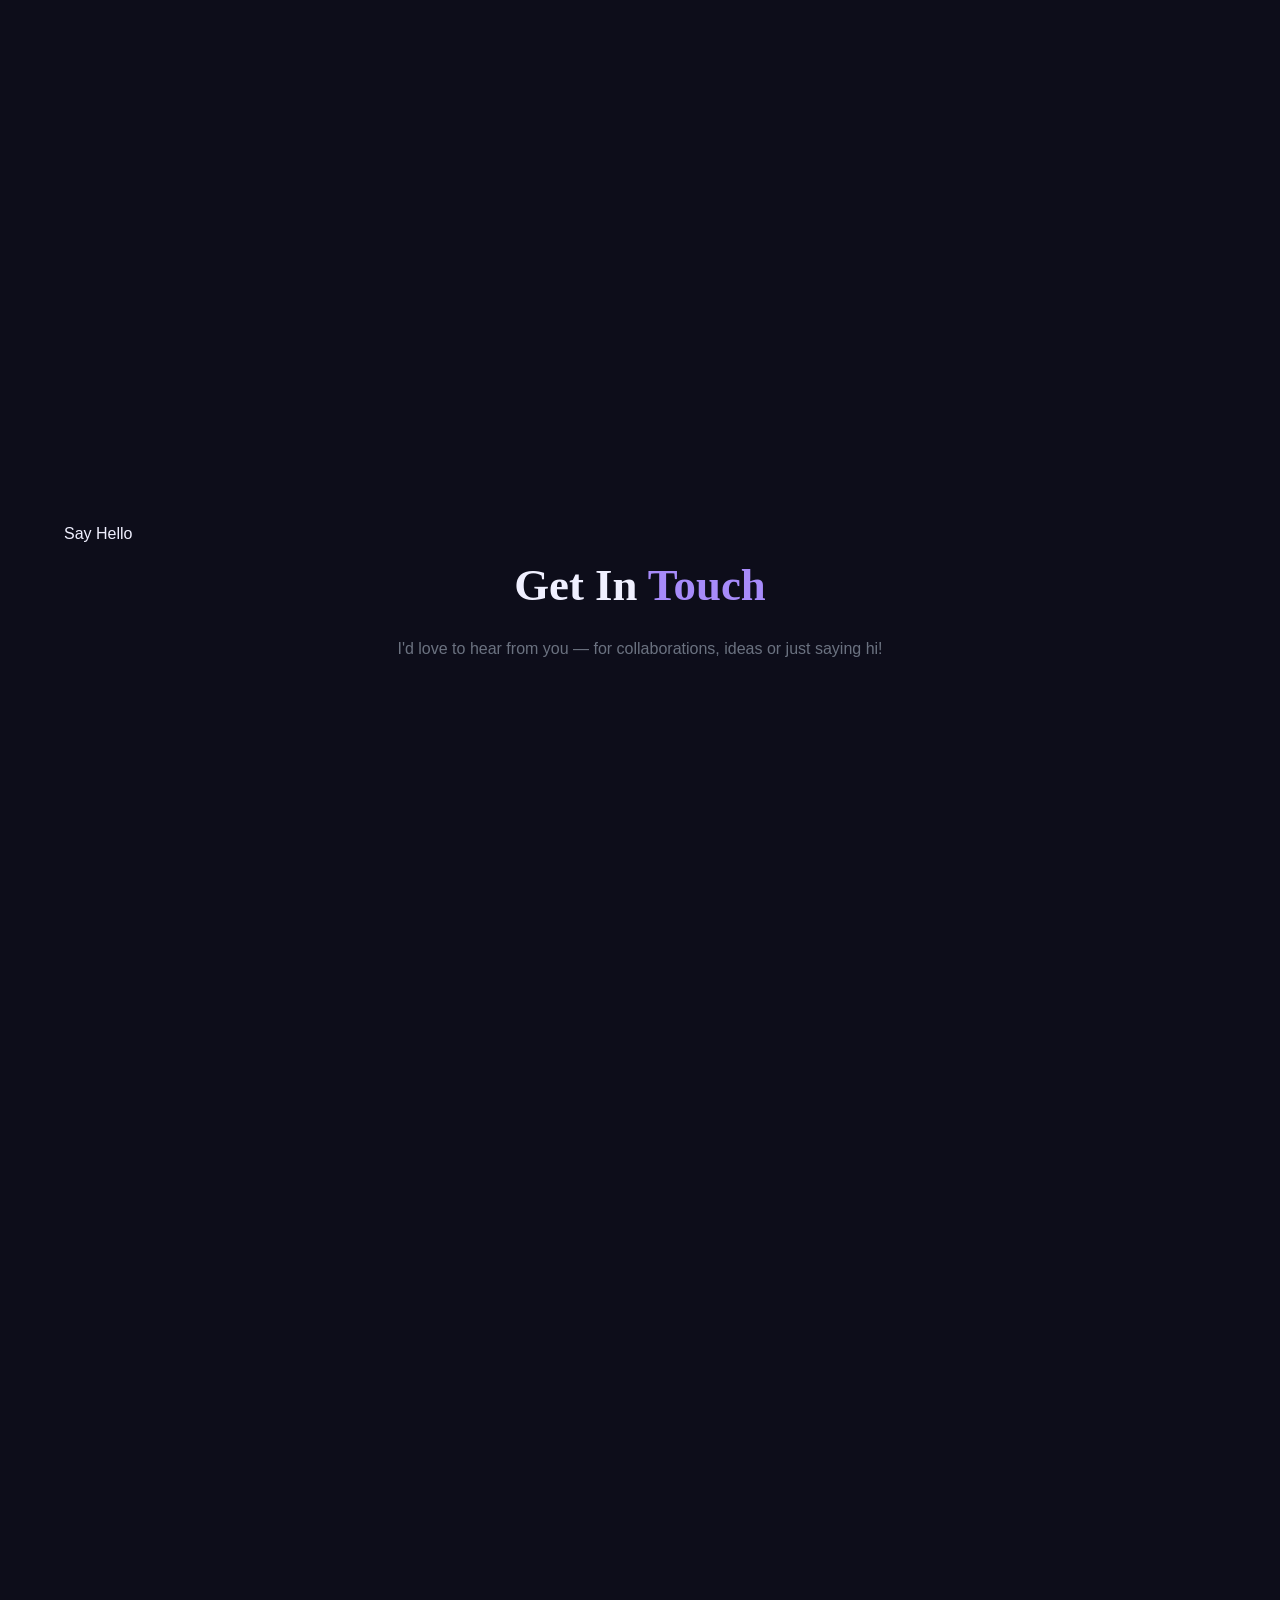
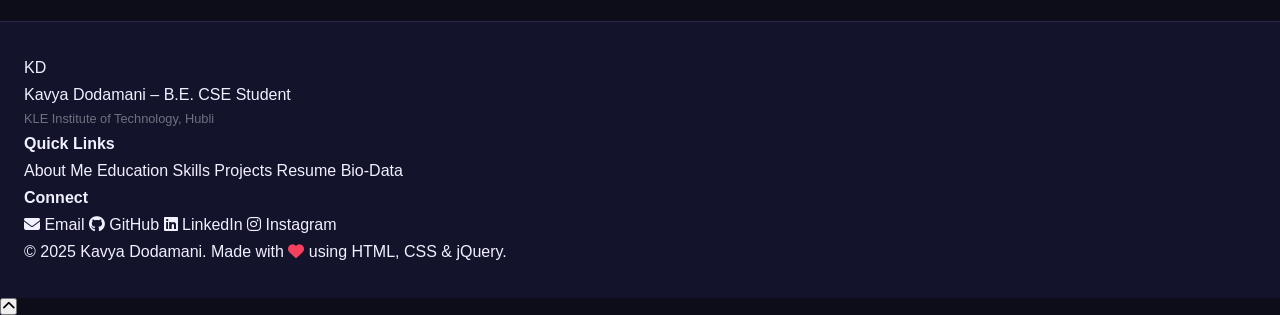
==== commit 092caa94: "Update index.html" ====
--- a/index.html
+++ b/index.html
@@ -1,3 +1,16 @@
+<style>
+    /* Force visibility override */
+    .section, #about, #skills, #projects, #contact {
+      display: block !important;
+      opacity: 1 !important;
+      visibility: visible !important;
+      transform: none !important;
+    }
+    body, html {
+      overflow-y: auto !important;
+      height: auto !important;
+    }
+  </style>
 <!DOCTYPE html>
 <html lang="en">
 <head>
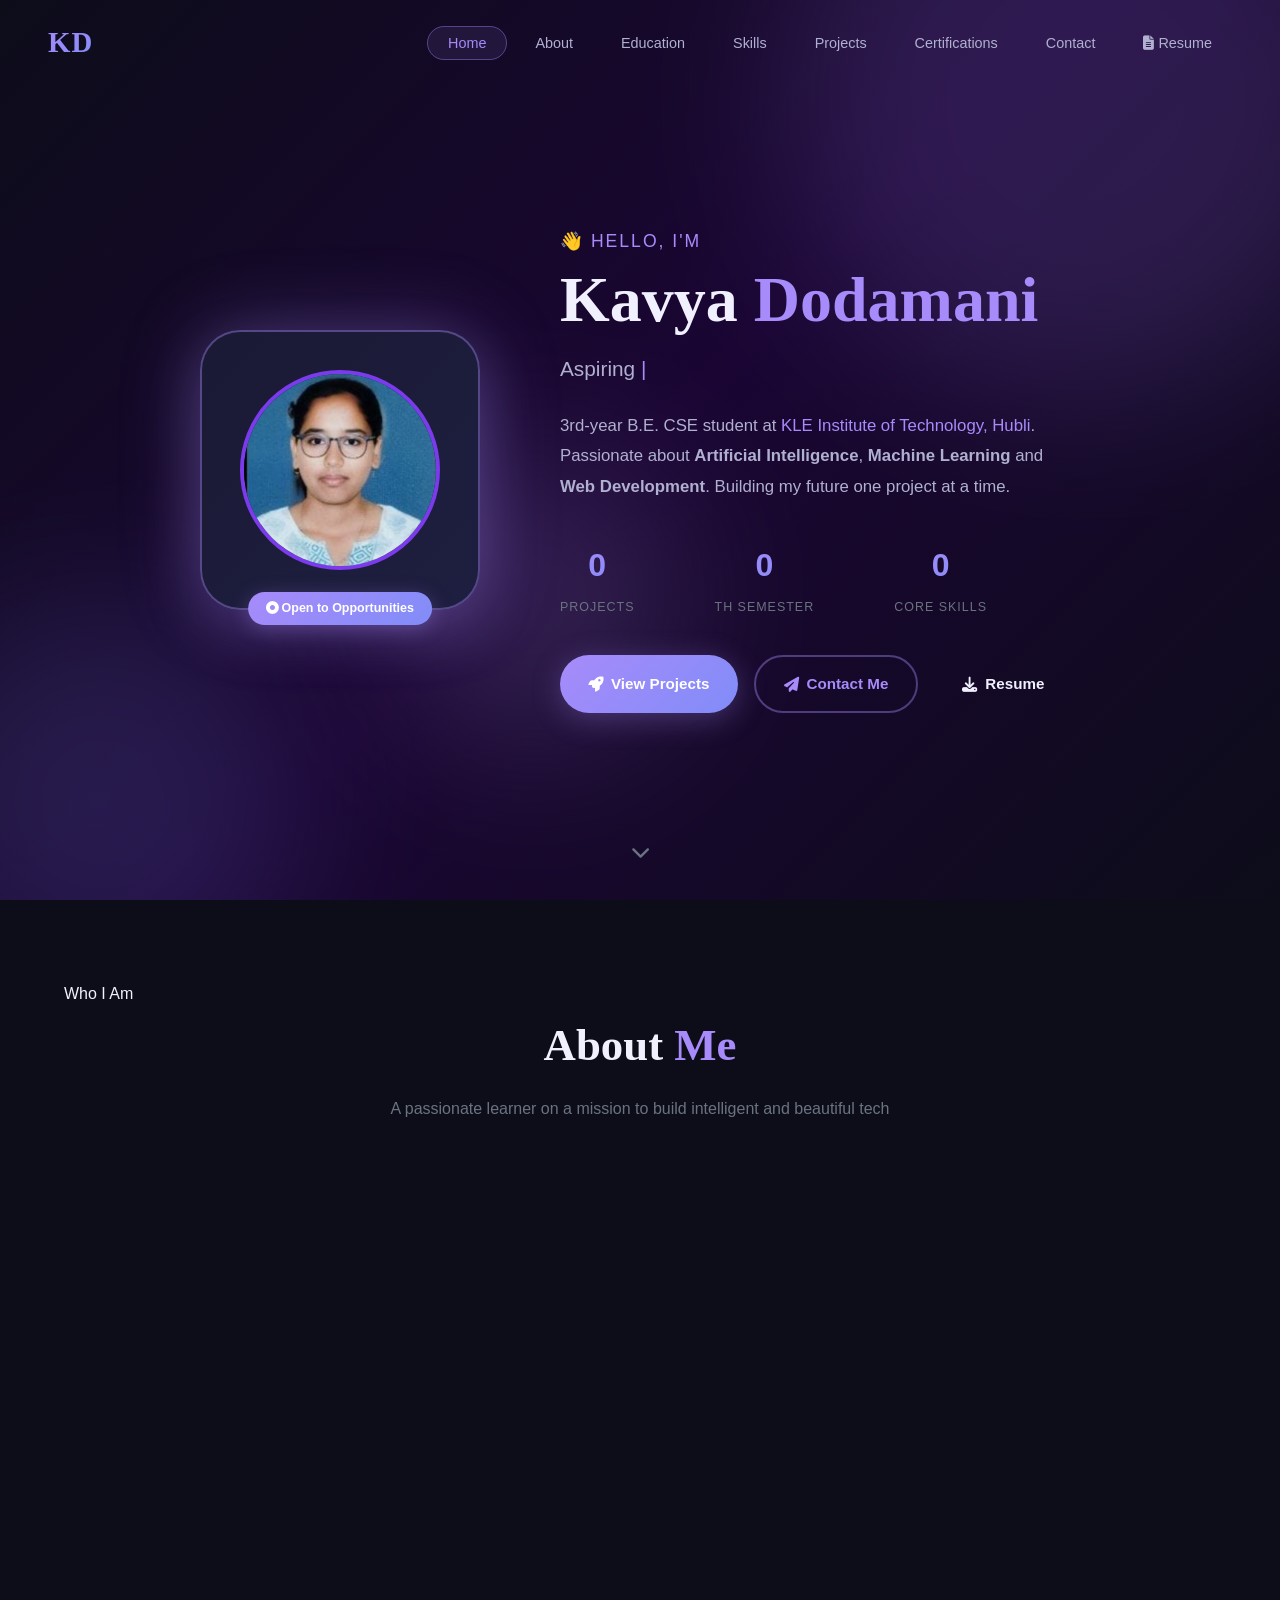
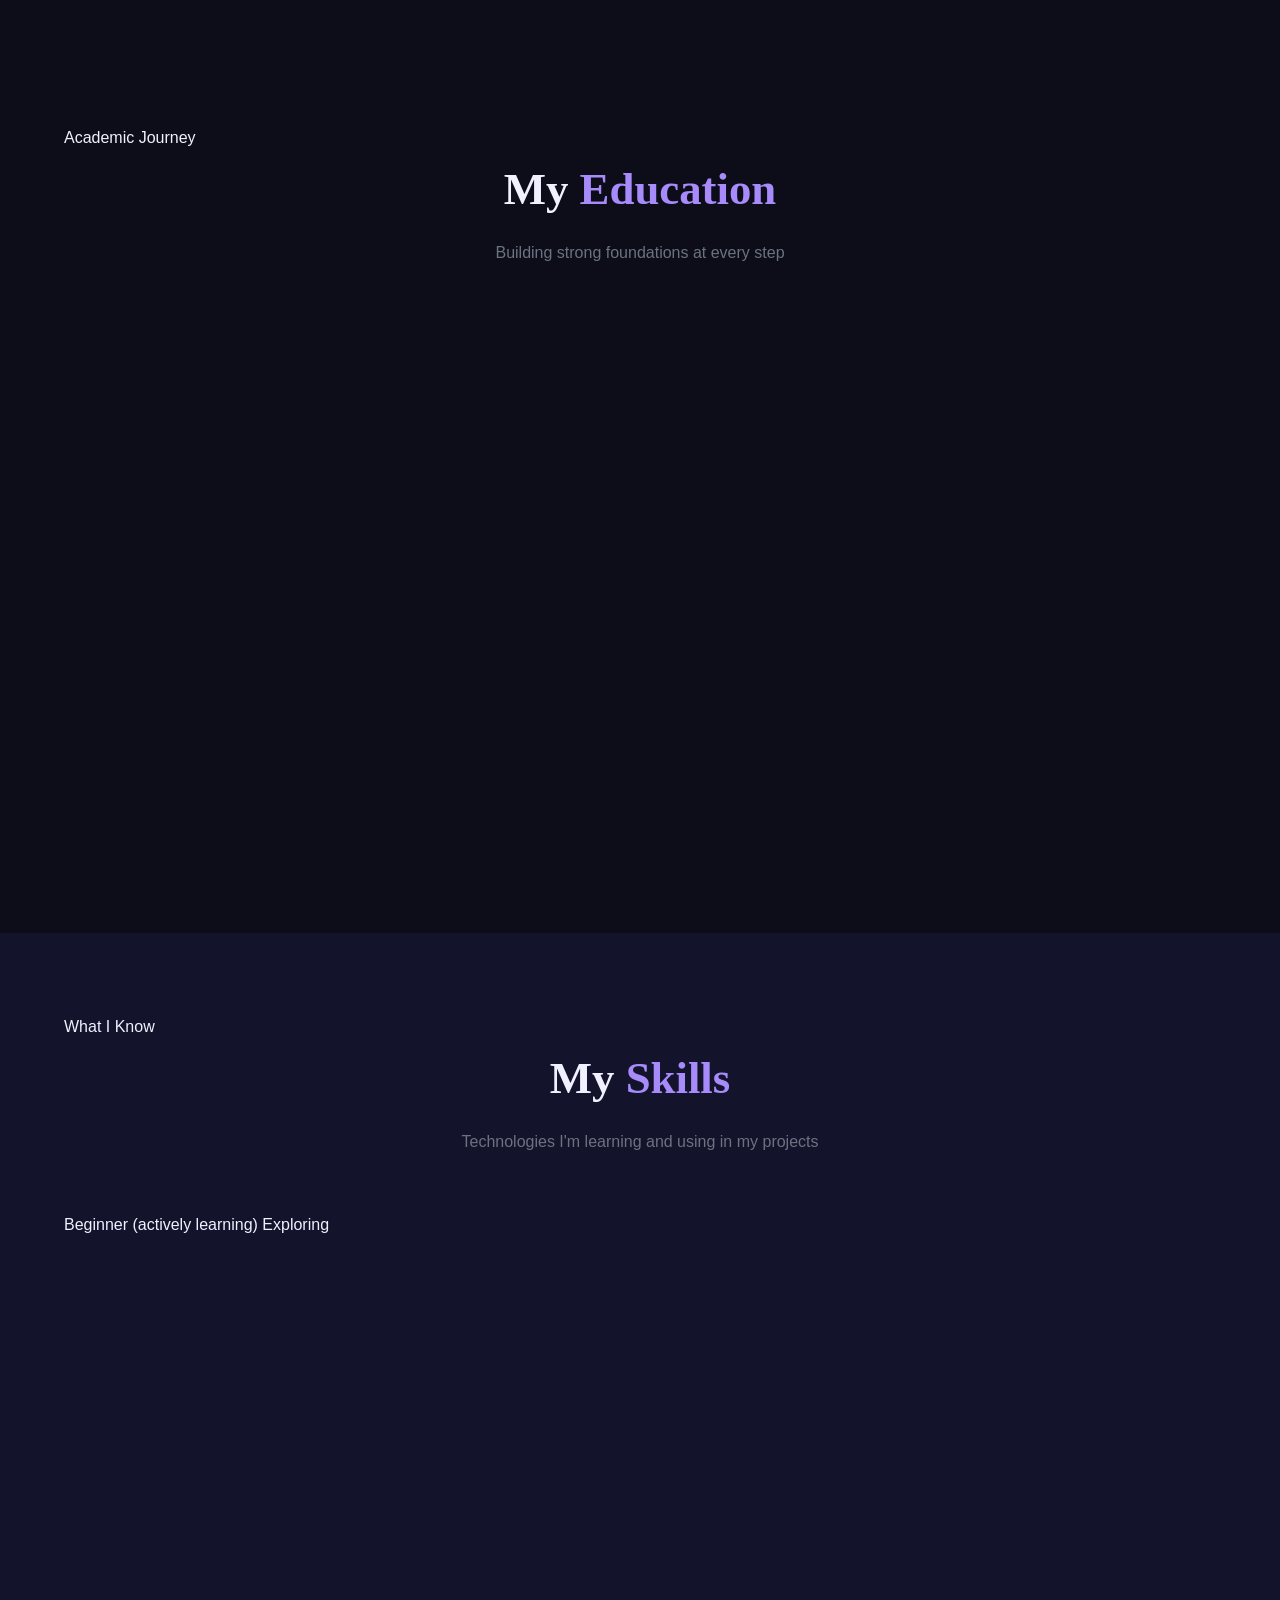
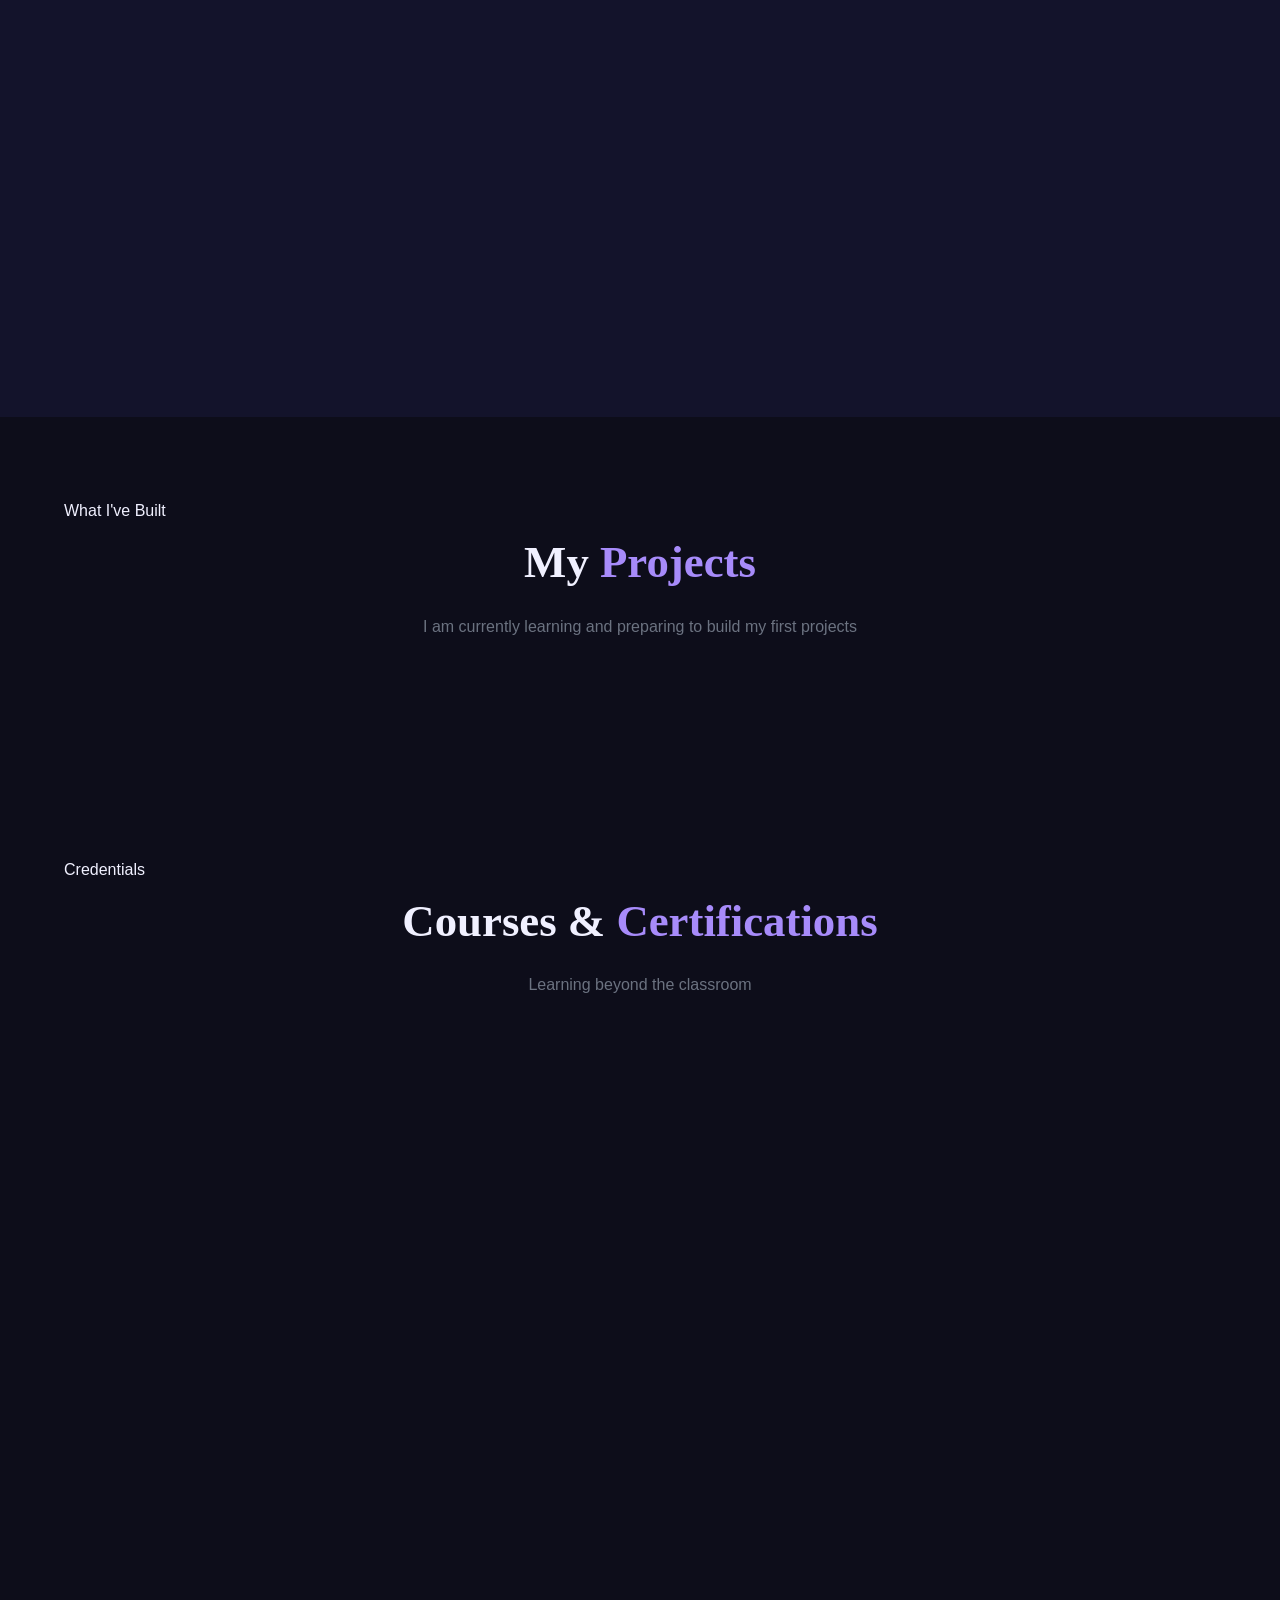
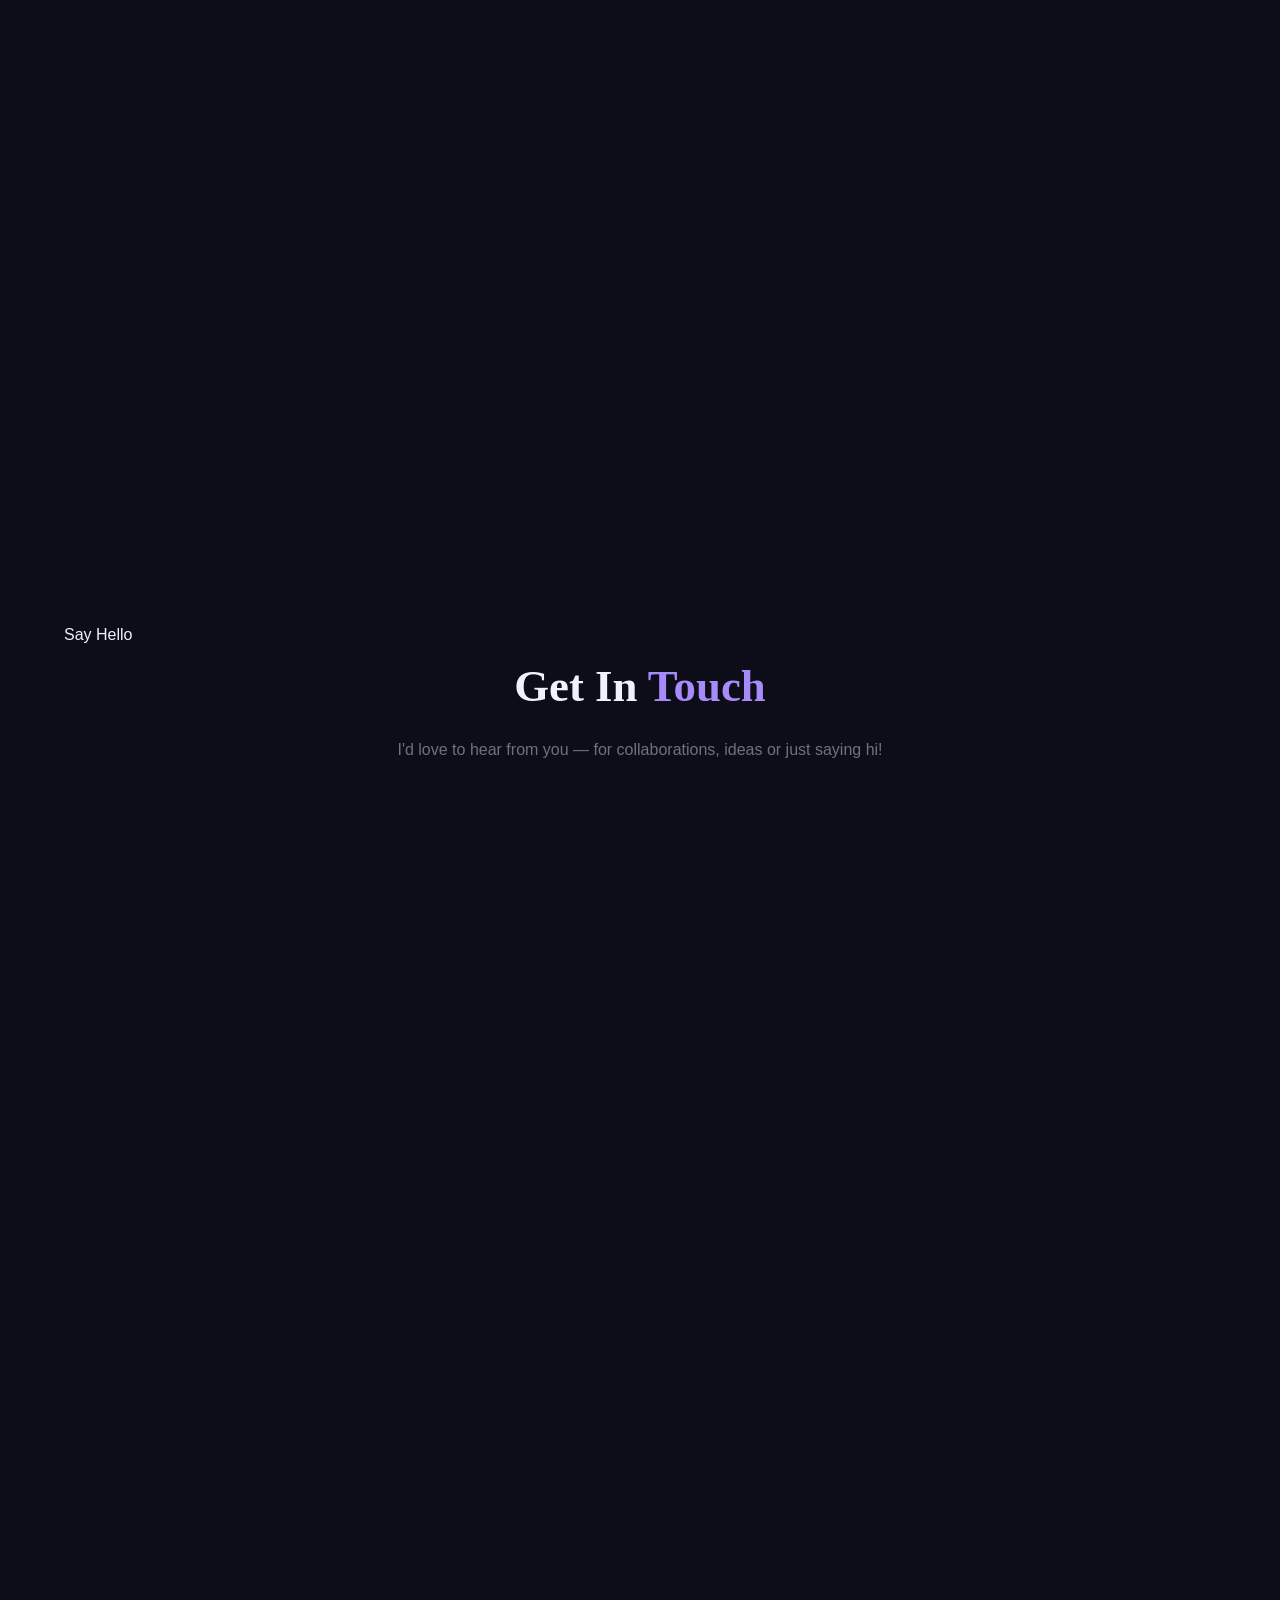
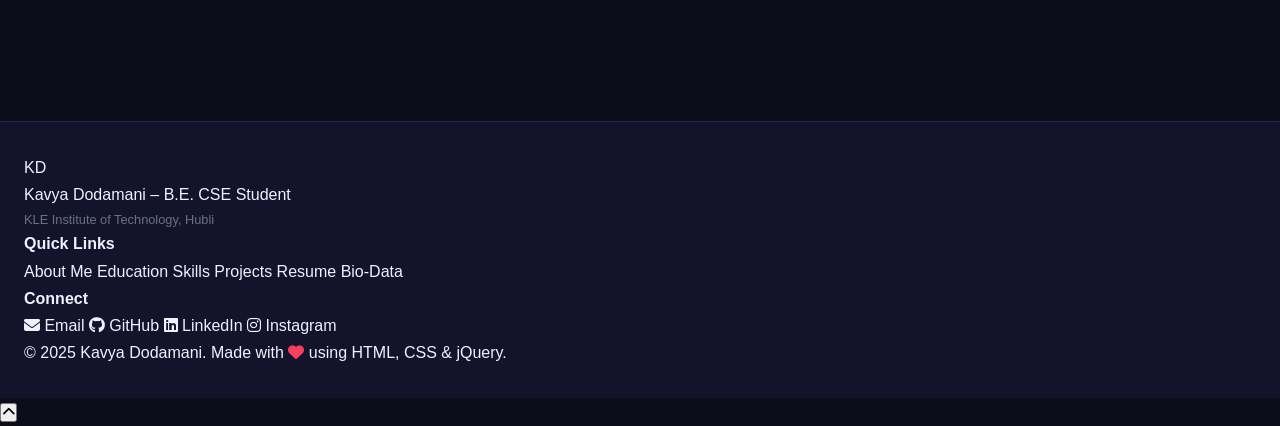
==== commit c37065b4: "Remove forced visibility styles from index.html Removed inline CSS that forced visibility for sectio" ====
--- a/index.html
+++ b/index.html
@@ -1,16 +1,3 @@
-<style>
-    /* Force visibility override */
-    .section, #about, #skills, #projects, #contact {
-      display: block !important;
-      opacity: 1 !important;
-      visibility: visible !important;
-      transform: none !important;
-    }
-    body, html {
-      overflow-y: auto !important;
-      height: auto !important;
-    }
-  </style>
 <!DOCTYPE html>
 <html lang="en">
 <head>
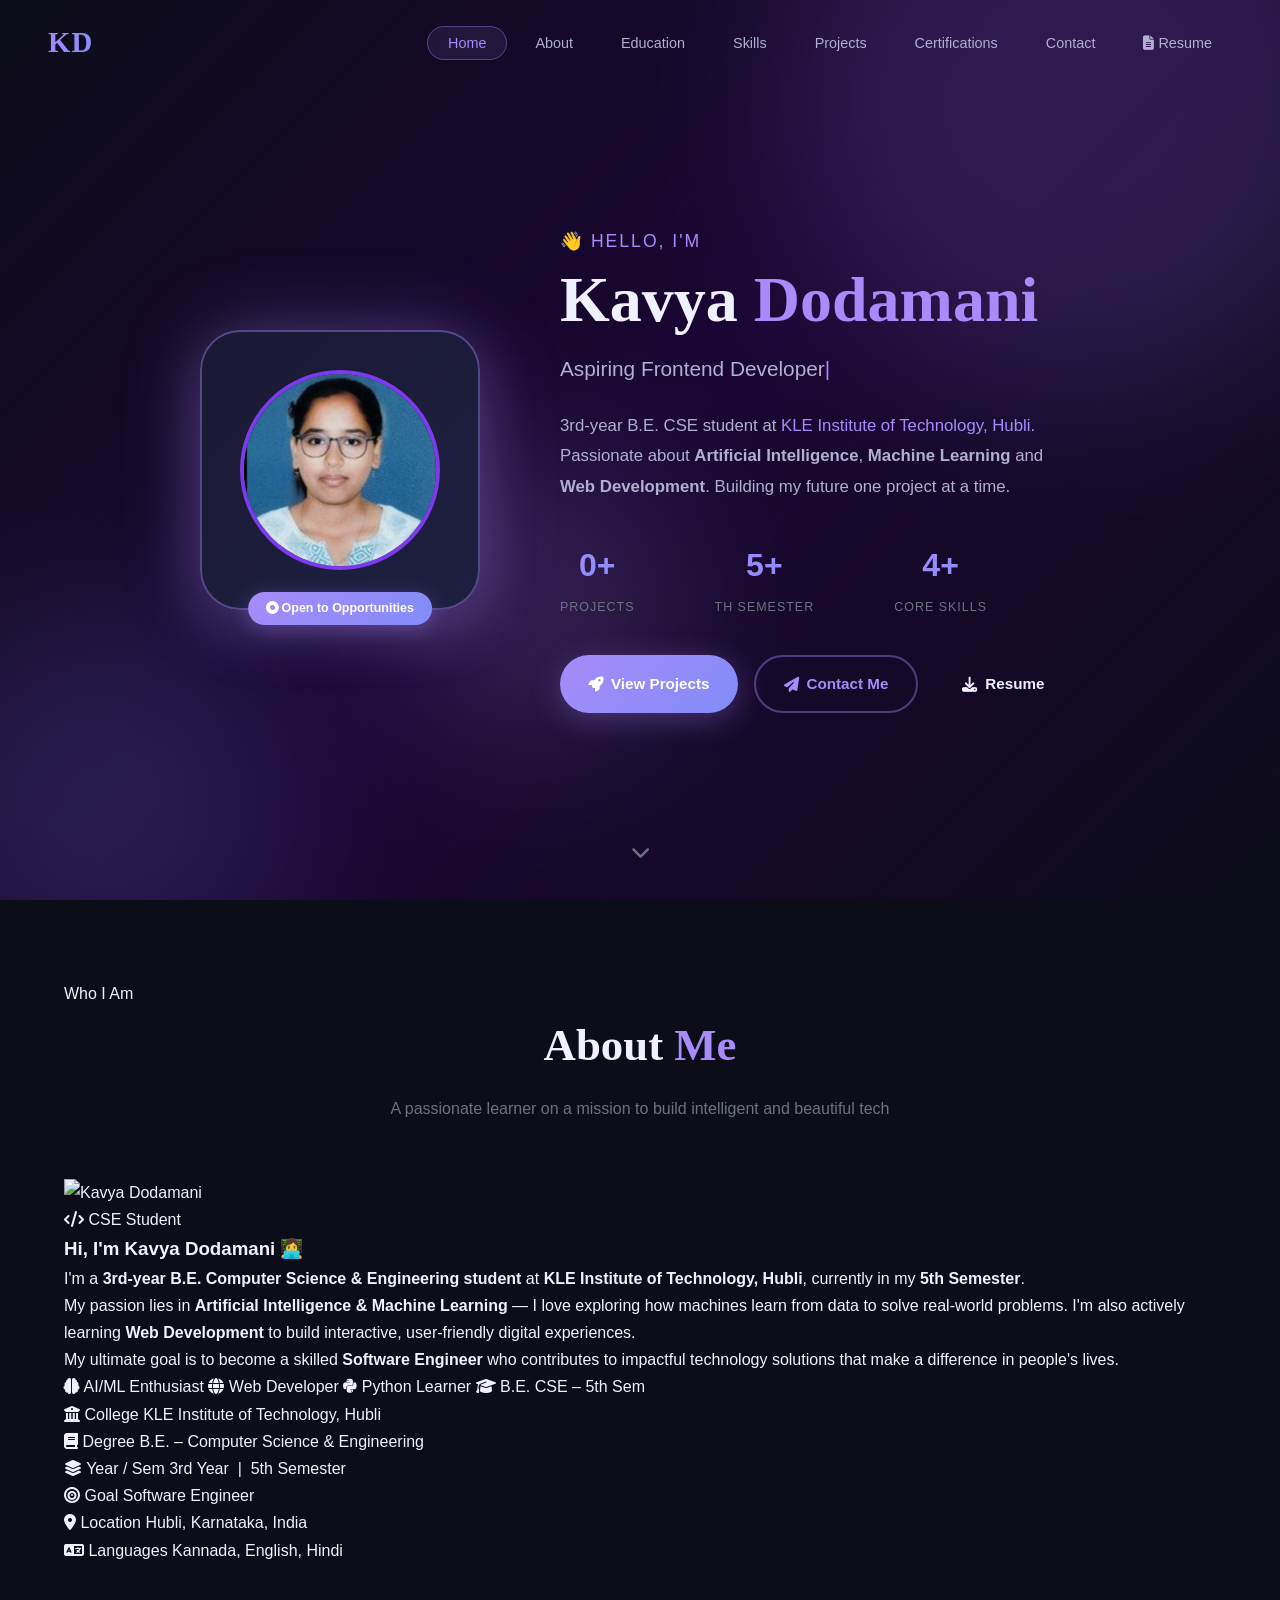
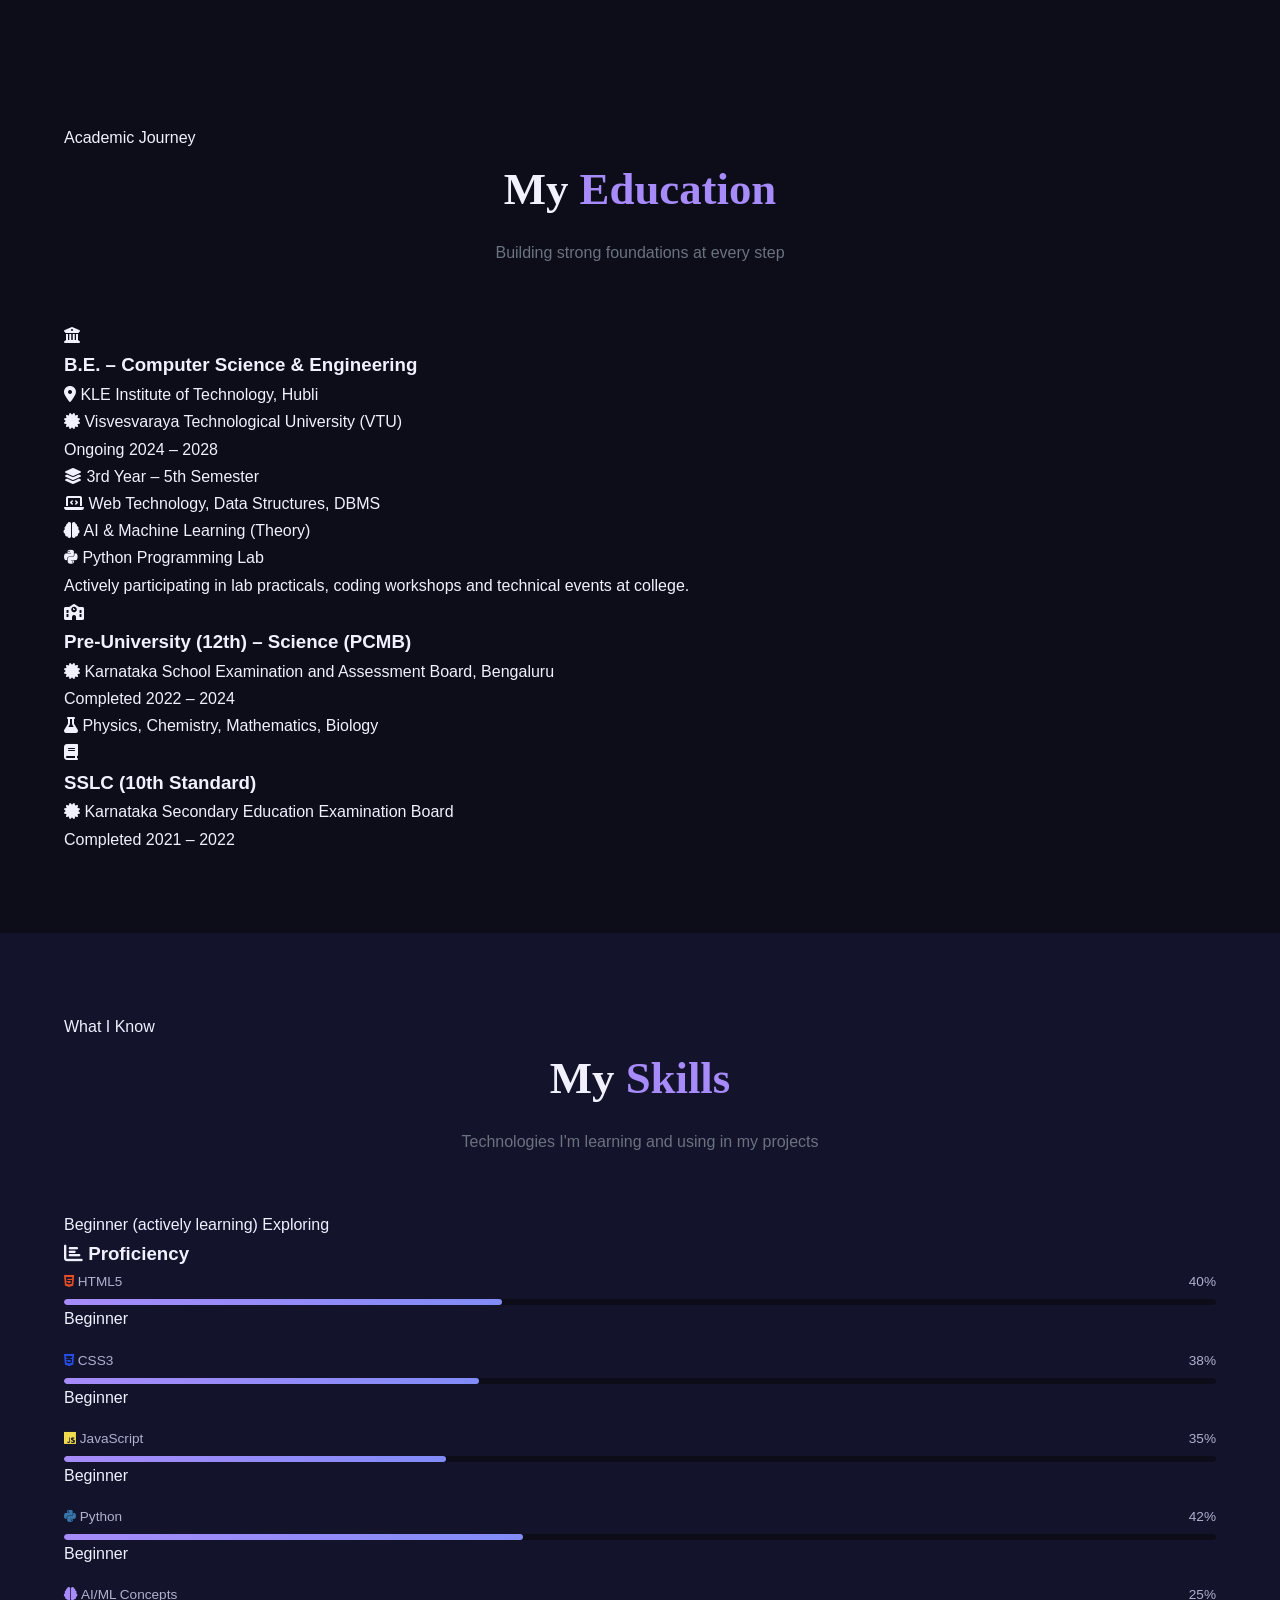
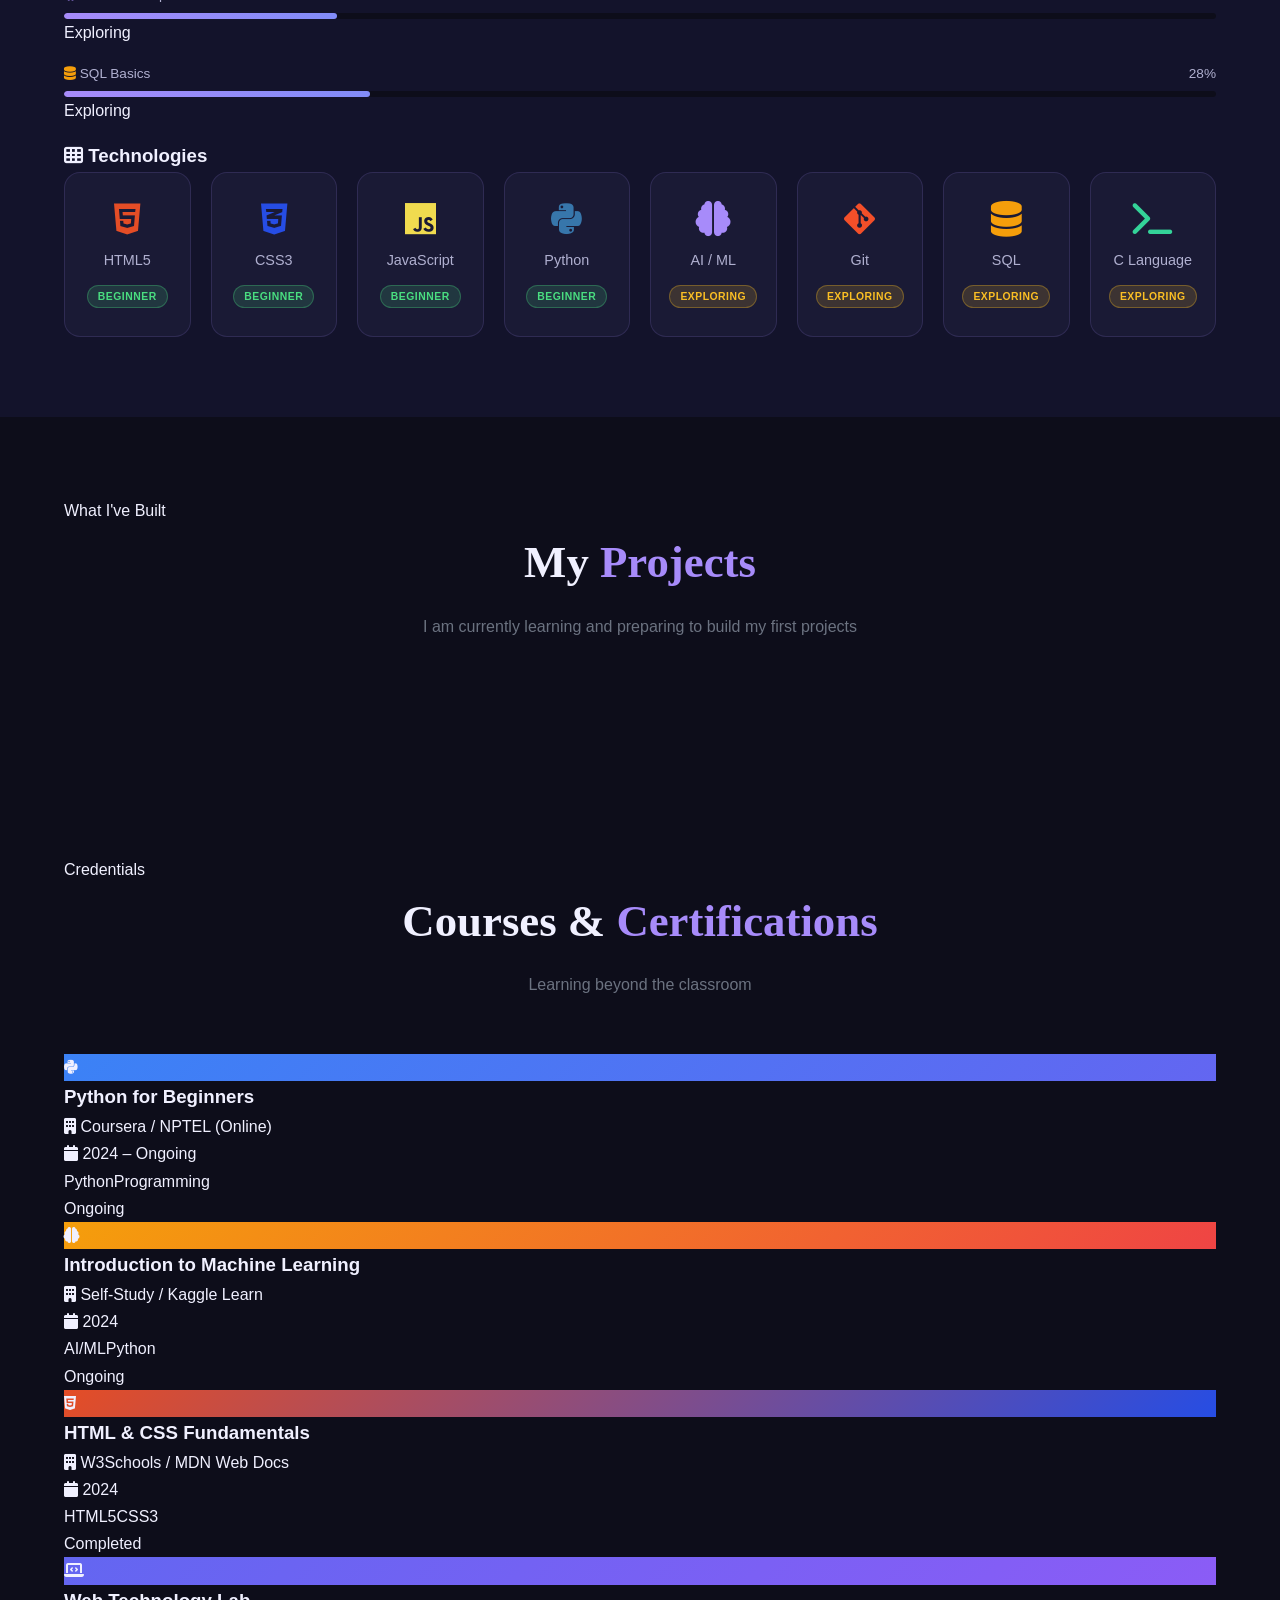
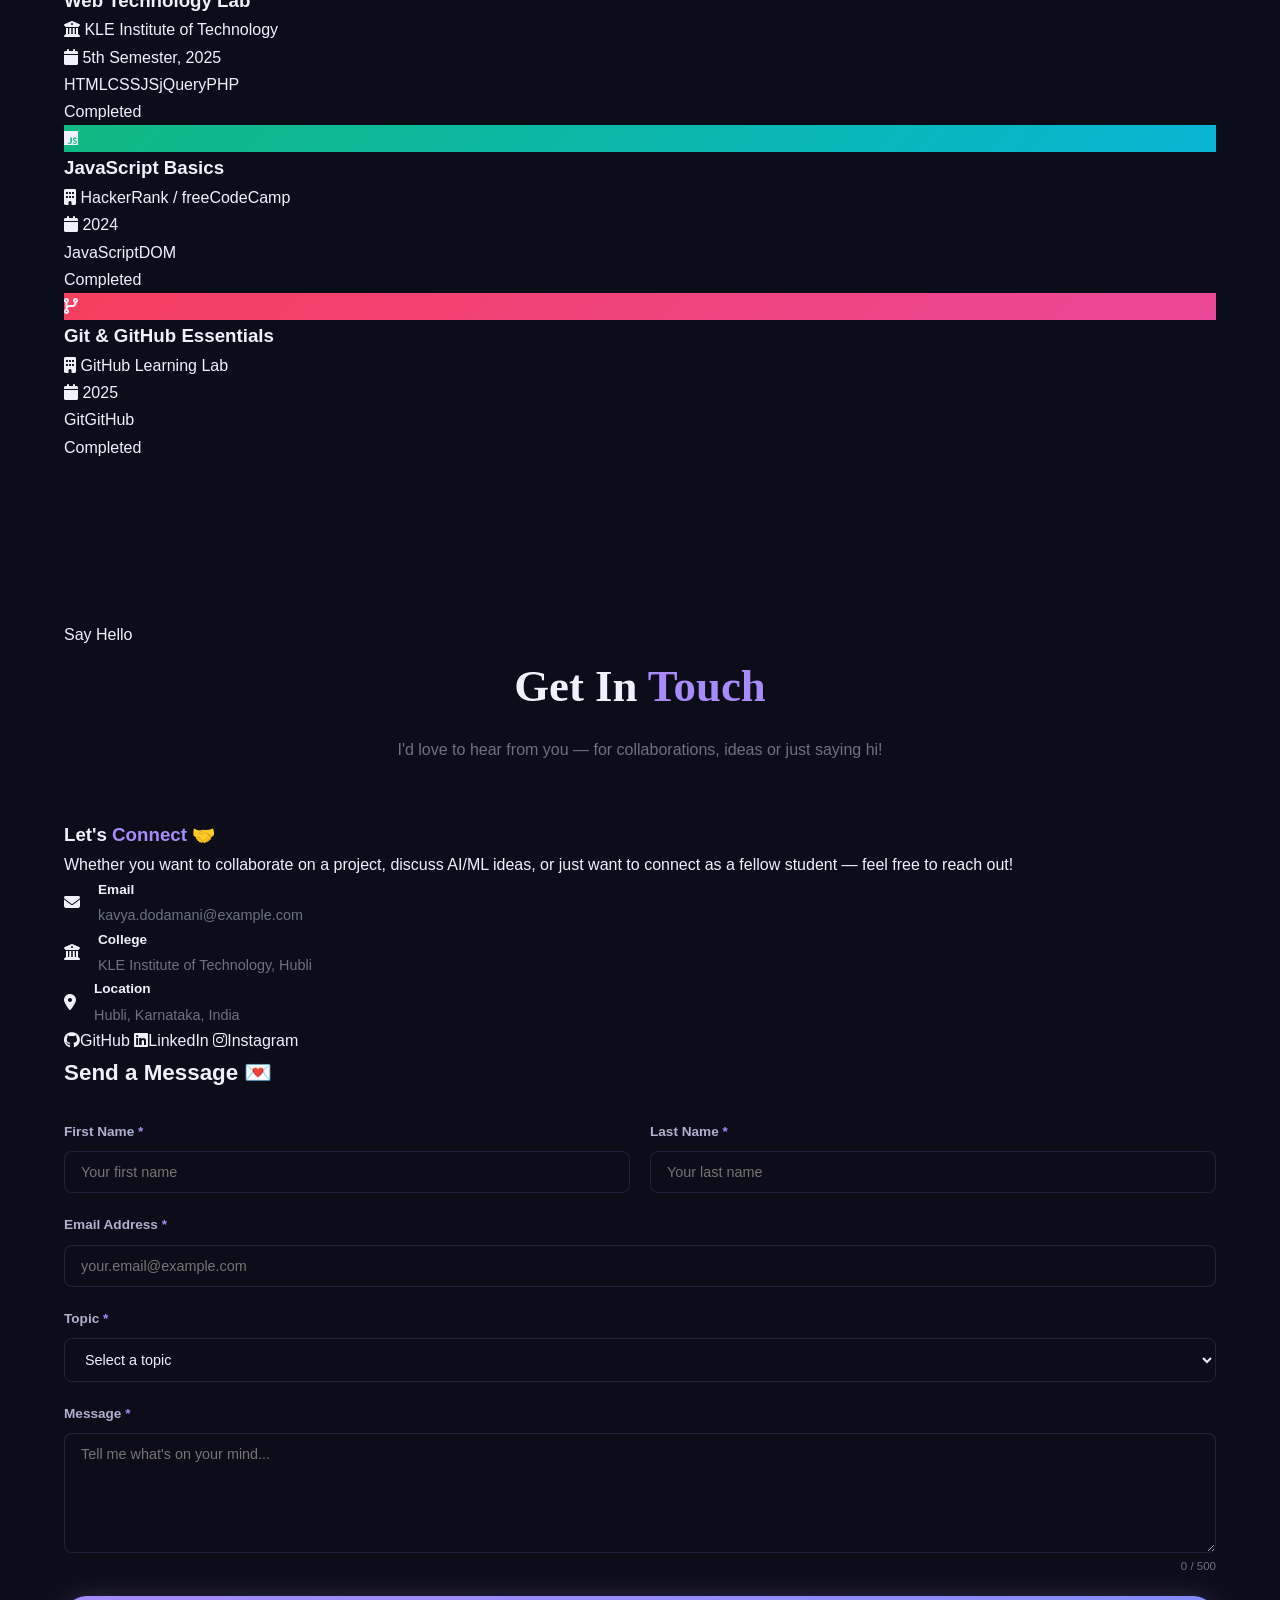
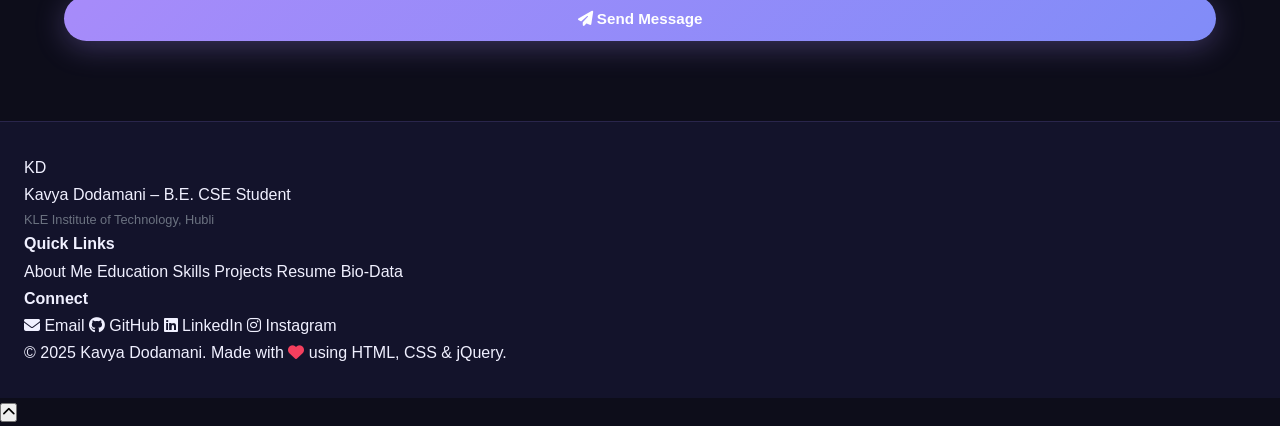
==== commit d267bc9b: "Update index.html" ====
--- a/index.html
+++ b/index.html
@@ -1,3 +1,4 @@
+
 <!DOCTYPE html>
 <html lang="en">
 <head>
@@ -672,6 +673,6 @@
   </button>
 
   <script src="https://code.jquery.com/jquery-3.7.1.min.js"></script>
-  <script src="js/main.js"></script>
+  <script src="main.js"></script>
 </body>
 </html>
